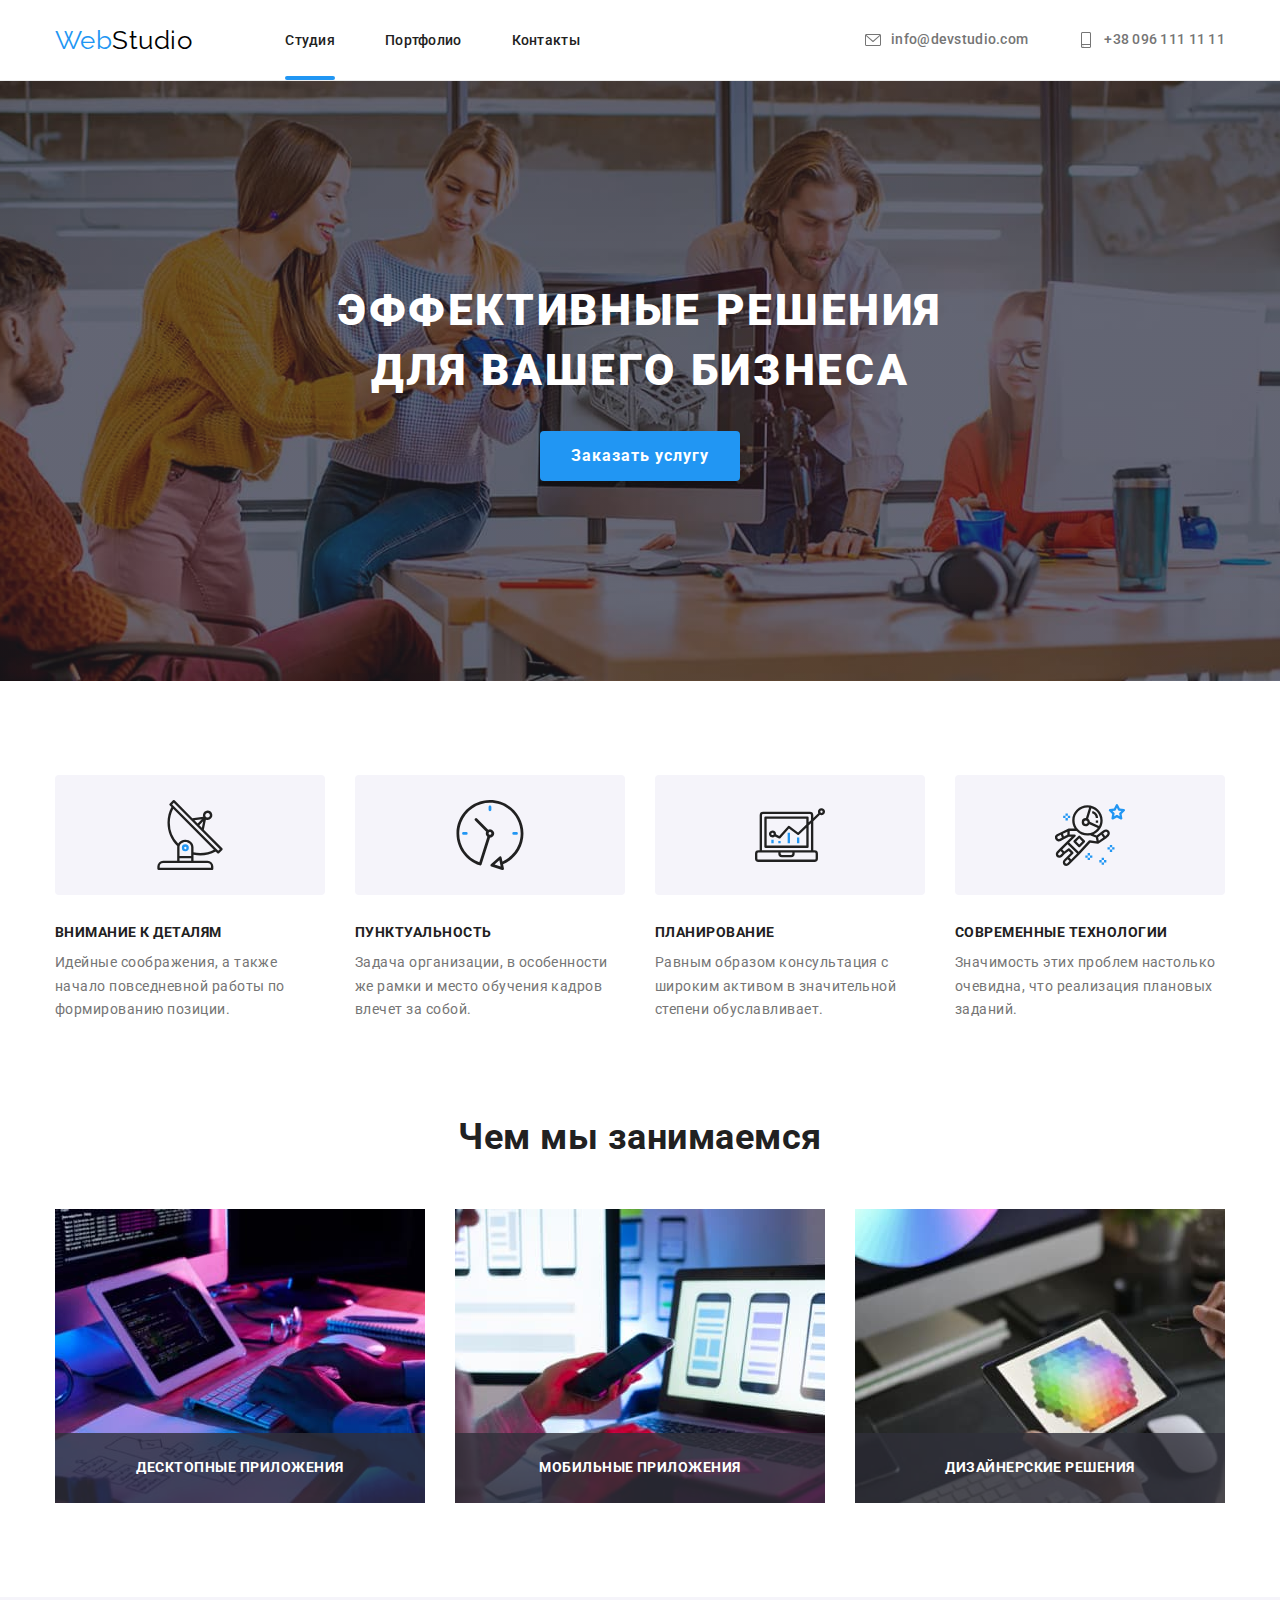
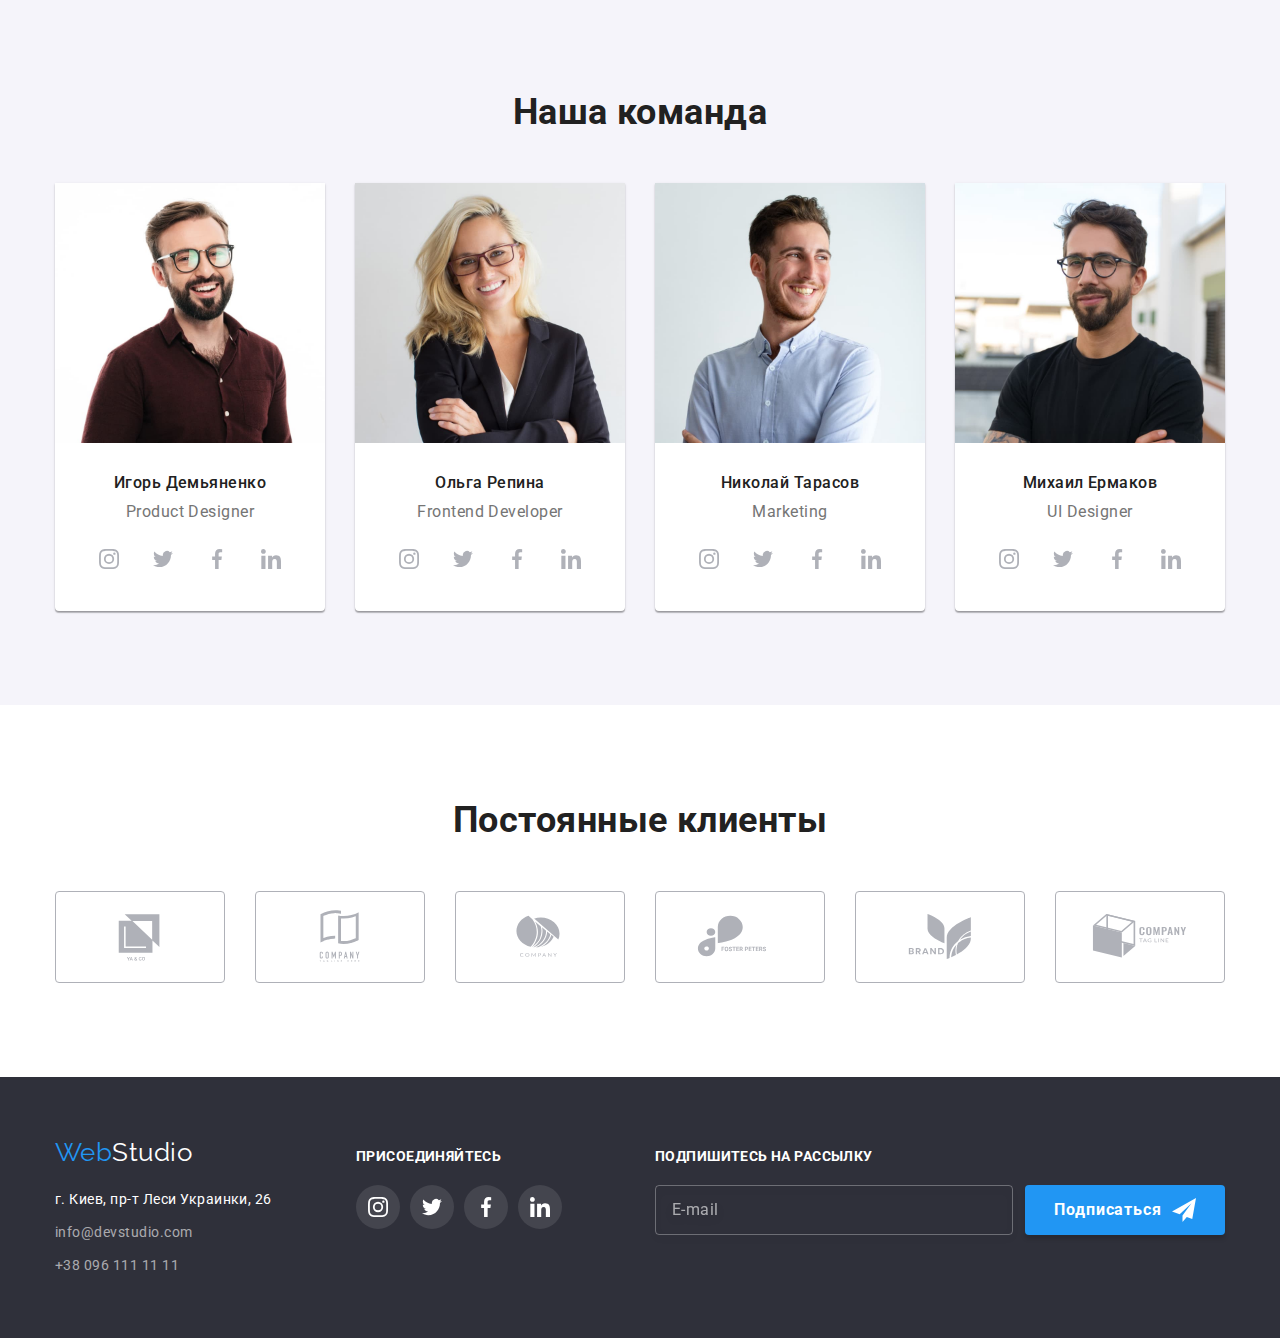
==== index.html @ f33dd30e "clone hw 07" ====
<!DOCTYPE html>
<html lang="ru">

<head>
    <meta charset="UTF-8">
    <meta http-equiv="X-UA-Compatible" content="IE=edge">
    <meta name="viewport" content="width=device-width, initial-scale=1.0">
    <title lang="en">Studio</title>
    <link
        href="https://fonts.googleapis.com/css2?family=Raleway:wght@700&family=Roboto:wght@400;500;700;900&display=swap"
        rel="stylesheet">
    <link rel="stylesheet"
        href="https://cdnjs.cloudflare.com/ajax/libs/modern-normalize/1.1.0/modern-normalize.min.css">
    <link rel="stylesheet" href="./css/main.min.css">
</head>

<body>
    <!--Шапка сайта-->
    <header class="header">
        <div class="container nav">
            <nav class="nav">
                <a lang="en" href="./index.html" class="logo link">Web<span
                        class="logo__text--color-dark">Studio</span></a>
                <ul class="site-nav lists">
                    <li class="site-nav__item"><a href="./index.html" class="site-nav__link link current">Студия</a>
                    </li>
                    <li class="site-nav__item"><a href="./portfolio.html" class="site-nav__link link">Портфолио</a></li>
                    <li class="site-nav__item"><a href="" class="site-nav__link link">Контакты</a></li>
                </ul>
            </nav>
            <ul class="auth-nav lists">
                <li class="auth-nav__item"><a href="mailto:info@devstudio.com" lang="en"
                        class="auth-nav__link link"><svg class="auth-nav__icon" width="16px" height="16px">
                            <use href="./images/icons.svg#icon-mail"></use>
                        </svg>info@devstudio.com</a></li>
                <li class="auth-nav__item"><a href="tel:+380961111111" class="auth-nav__link link"><svg
                            class="auth-nav__icon" width="16px" height="16px">
                            <use href="./images/icons.svg#icon-smartphone"></use>
                        </svg>+38 096 111 11 11</a></li>
            </ul>
        </div>
    </header>
    <!--Основная страница-->
    <main>
        <!--Герой-->
        <section class="hero">
            <div class="hero-overlay">
                <h1 class="hero-title">Эффективные решения для вашего бизнеса</h1>
                <button type="button" class="btn" data-modal-open>Заказать услугу</button>
            </div>
        </section>
        <!--Особенности-->
        <section class="section features">
            <div class="container">
                <ul class="features-list lists">
                    <li class="features-list__item">
                        <div class="features-list__icon"><svg width="70px" height="70px">
                                <use href="./images/icons.svg#icon-antenna"></use>
                            </svg></div>
                        <h3 class="features-list__title">Внимание к деталям</h3>
                        <p class="features-list__text">Идейные соображения, а также начало повседневной работы по
                            формированию
                            позиции.</p>
                    </li>
                    <li class="features-list__item">
                        <div class="features-list__icon"><svg width="70px" height="70px">
                                <use href="./images/icons.svg#icon-clock"></use>
                            </svg></div>
                        <h3 class="features-list__title">Пунктуальность</h3>
                        <p class="features-list__text">Задача организации, в особенности же рамки и место обучения
                            кадров
                            влечет
                            за собой.</p>
                    </li>
                    <li class="features-list__item">
                        <div class="features-list__icon"><svg width="70px" height="70px">
                                <use href="./images/icons.svg#icon-diagram"></use>
                            </svg></div>
                        <h3 class="features-list__title">Планирование</h3>
                        <p class="features-list__text">Равным образом консультация с широким активом в значительной
                            степени
                            обуславливает.</p>
                    </li>
                    <li class="features-list__item">
                        <div class="features-list__icon"><svg width="70px" height="70px">
                                <use href="./images/icons.svg#icon-astronaut"></use>
                            </svg></div>
                        <h3 class="features-list__title">Современные технологии</h3>
                        <p class="features-list__text">Значимость этих проблем настолько очевидна, что реализация
                            плановых
                            заданий.</p>
                    </li>
                </ul>
            </div>
        </section>
        <!--Чем мы занимаемся-->
        <section class="section">
            <div class="container">
                <h2 class="title">Чем мы занимаемся</h2>
                <ul class="about-list lists">
                    <li class="about-list__item">
                        <img src="./images/box1.jpg" alt="разработка приложений" width="370">
                        <p class="about-list__overlay">Десктопные приложения</p>
                    </li>
                    <li class="about-list__item">
                        <img src="./images/box2.jpg" alt="разработка макета сайта" width="370">
                        <p class="about-list__overlay">Мобильные приложения</p>
                    </li>
                    <li class="about-list__item">
                        <img src="./images/box3.jpg" alt="выбор оттенка из палитры цветов " width="370">
                        <p class="about-list__overlay">Дизайнерские решения</p>
                    </li>
                </ul>
            </div>
        </section>
        <!--Наша команда-->
        <section class="section section--second-color">
            <div class="container">
                <h2 class="title">Наша команда</h2>
                <ul class="team-list lists">
                    <li class="team-list__item">
                        <img src="./images/ihor.jpg" alt="мужчина с бородой в красной рубашке" width="270" height="260">
                        <div class="team-list__card">
                            <h3 class="team-list__title">Игорь Демьяненко</h3>
                            <p lang="en" class="team-list__text">Product Designer</p>
                            <ul class="social-list lists">
                                <li class="social-list__item">
                                    <a href="/" class="social-list__link"><svg class="social-list__icon" width="20"
                                            height="20">
                                            <use href="./images/icons.svg#icon-team_instagram"></use>
                                        </svg></a>
                                </li>
                                <li class="social-list__item"><a href="/" class="social-list__link"><svg
                                            class="social-list__icon" width="20" height="20">
                                            <use href="./images/icons.svg#icon-team_twitter"></use>
                                        </svg></a></li>
                                <li class="social-list__item"><a href="/" class="social-list__link"><svg
                                            class="social-list__icon" width="20" height="20">
                                            <use href="./images/icons.svg#icon-team_facebook"></use>
                                        </svg></a></li>
                                <li class="social-list__item"><a href="/" class="social-list__link"><svg
                                            class="social-list__icon" width="20" height="20">
                                            <use href="./images/icons.svg#icon-team_linkedin"></use>
                                        </svg></a></li>
                            </ul>
                        </div>
                    </li>
                    <li class="team-list__item">
                        <img src="./images/olga.jpg" alt="девушка в черном пиджаке" width="270" height="260">
                        <div class="team-list__card">
                            <h3 class="team-list__title">Ольга Репина</h3>
                            <p lang="en" class="team-list__text">Frontend Developer</p>
                            <ul class="social-list lists">
                                <li class="social-list__item">
                                    <a href="/" class="social-list__link"><svg class="social-list__icon" width="20px"
                                            height="20px">
                                            <use href="./images/icons.svg#icon-team_instagram"></use>
                                        </svg></a>
                                </li>
                                <li class="social-list__item"><a href="/" class="social-list__link"><svg
                                            class="social-list__icon" width="20px" height="20px">
                                            <use href="./images/icons.svg#icon-team_twitter"></use>
                                        </svg></a></li>
                                <li class="social-list__item"><a href="/" class="social-list__link"><svg
                                            class="social-list__icon" width="20px" height="20px">
                                            <use href="./images/icons.svg#icon-team_facebook"></use>
                                        </svg></a></li>
                                <li class="social-list__item"><a href="/" class="social-list__link"><svg
                                            class="social-list__icon" width="20px" height="20px">
                                            <use href="./images/icons.svg#icon-team_linkedin"></use>
                                        </svg></a></li>
                            </ul>
                        </div>
                    </li>
                    <li class="team-list__item">
                        <img src="./images/nikolay.jpg" alt="мужчина в голубой рубашке" width="270" height="260">
                        <div class="team-list__card">
                            <h3 class="team-list__title">Николай Тарасов</h3>
                            <p lang="en" class="team-list__text">Marketing</p>
                            <ul class="social-list lists">
                                <li class="social-list__item">
                                    <a href="/" class="social-list__link"><svg class="social-list__icon" width="20px"
                                            height="20px">
                                            <use href="./images/icons.svg#icon-team_instagram"></use>
                                        </svg></a>
                                </li>
                                <li class="social-list__item"><a href="/" class="social-list__link"><svg
                                            class="social-list__icon" width="20px" height="20px">
                                            <use href="./images/icons.svg#icon-team_twitter"></use>
                                        </svg></a></li>
                                <li class="social-list__item"><a href="/" class="social-list__link"><svg
                                            class="social-list__icon" width="20px" height="20px">
                                            <use href="./images/icons.svg#icon-team_facebook"></use>
                                        </svg></a></li>
                                <li class="social-list__item"><a href="/" class="social-list__link"><svg
                                            class="social-list__icon" width="20px" height="20px">
                                            <use href="./images/icons.svg#icon-team_linkedin"></use>
                                        </svg></a></li>
                            </ul>
                        </div>
                    </li>
                    <li class="team-list__item">
                        <img src="./images/mikola.jpg" alt="Мужчина с бородой в черной футболке" width="270"
                            height="260">
                        <div class="team-list__card">
                            <h3 class="team-list__title">Михаил Ермаков</h3>
                            <p lang="en" class="team-list__text">UI Designer</p>
                            <ul class="social-list lists">
                                <li class="social-list__item">
                                    <a href="/" class="social-list__link"><svg class="social-list__icon" width="20px"
                                            height="20px">
                                            <use href="./images/icons.svg#icon-team_instagram"></use>
                                        </svg></a>
                                </li>
                                <li class="social-list__item"><a href="/" class="social-list__link"><svg class="social-list__icon"
                                            width="20px" height="20px">
                                            <use href="./images/icons.svg#icon-team_twitter"></use>
                                        </svg></a></li>
                                <li class="social-list__item"><a href="/" class="social-list__link"><svg class="social-list__icon"
                                            width="20px" height="20px">
                                            <use href="./images/icons.svg#icon-team_facebook"></use>
                                        </svg></a></li>
                                <li class="social-list__item"><a href="/" class="social-list__link"><svg class="social-list__icon"
                                            width="20px" height="20px">
                                            <use href="./images/icons.svg#icon-team_linkedin"></use>
                                        </svg></a></li>
                            </ul>
                        </div>
                    </li>
                </ul>
            </div>
        </section>
        <!--Клиенты-->
        <section class="section">
            <div class="container">
                <h2 class="title">Постоянные клиенты</h2>
                <ul class="clients lists">
                    <li class="clients__item"><a href="/" class="clients__link"><svg class="clients__icon" width="106"
                                height="60px">
                                <use href="./images/icons.svg#icon-company_one"></use>
                            </svg></a></li>
                    <li class="clients__item"><a href="/" class="clients__link"><svg class="clients__icon" width="106"
                                height="60px">
                                <use href="./images/icons.svg#icon-company_two"></use>
                            </svg></a></li>
                    <li class="clients__item"><a href="/" class="clients__link"><svg class="clients__icon" width="106"
                                height="60px">
                                <use href="./images/icons.svg#icon-company_three"></use>
                            </svg></a></li>
                    <li class="clients__item"><a href="/" class="clients__link"><svg class="clients__icon" width="106"
                                height="60px">
                                <use href="./images/icons.svg#icon-company_four"></use>
                            </svg></a></li>
                    <li class="clients__item"><a href="/" class="clients__link"><svg class="clients__icon" width="106"
                                height="60px">
                                <use href="./images/icons.svg#icon-company_five"></use>
                            </svg></a></li>
                    <li class="clients__item"><a href="/" class="clients__link"><svg class="clients__icon" width="106"
                                height="60px">
                                <use href="./images/icons.svg#icon-company_six"></use>
                            </svg></a></li>
                </ul>
            </div>

        </section>

    </main>
    <!--Подвал-->
    <footer class="footer">
        <div class="container">
            <div class="container-address">
                <a lang="en" href="./index.html" class="logo link">Web<span
                        class="logo__text--color-light">Studio</span></a>
                <address class="address">
                    <p class="text">г. Киев, пр-т Леси Украинки, 26</p>
                    <ul class="address-list lists">
                        <li class="item"><a href="mailto:info@devstudio.com" lang="en"
                                class="link">info@devstudio.com</a>
                        </li>
                        <li class="item"><a href="tel:+380961111111" class="link">+38 096 111 11 11</a></li>
                    </ul>
                </address>
            </div>
            <div class="container-social">
                <p class="footer-social-text">присоединяйтесь</p>
                <ul class="footer-social-list lists">
                    <li class="footer-social-item"><a href="/" class="footer-social-link"><svg
                                class="footer-social-icon" width="20px" height="20px">
                                <use href="./images/icons.svg#icon-footer_instagram"></use>
                            </svg></a></li>
                    <li class="footer-social-item"><a href="/" class="footer-social-link"><svg
                                class="footer-social-icon" width="20px" height="20px">
                                <use href="./images/icons.svg#icon-footer_twitter"></use>
                            </svg></a></li>
                    <li class="footer-social-item"><a href="/" class="footer-social-link"><svg
                                class="footer-social-icon" width="20px" height="20px">
                                <use href="./images/icons.svg#icon-footer_facebook"></use>
                            </svg></a></li>
                    <li class="footer-social-item"><a href="/" class="footer-social-link"><svg
                                class="footer-social-icon" width="20px" height="20px">
                                <use href="./images/icons.svg#icon-footer_linkedin"></use>
                            </svg></a></li>
                </ul>
            </div>
            <div class="container-footer-form">
                <form class="footer-form">
                    <label for="email" class="footer-form-text">Подпишитесь на рассылку</label>
                    <input class="footer-form-input" id="email" type="email" name="footer-user-email"
                        placeholder="E-mail" required>
                    <button type="submit" class="btn">Подписаться<svg class="footer-form-icon" width="24" height="24">
                            <use href="./images/icons.svg#icon-icon-send"></use>
                        </svg></button>
                </form>
            </div>
        </div>
    </footer>
    <!-- Модальное окно -->
    <div class="backdrop is-hidden" data-modal>
        <div class="modal">
            <button class="close-button"><svg class="close-icon" width="18" height="18" data-modal-close>
                    <use href="./images/icons.svg#icon-close"></use>
                </svg></button>
            <p class="modal-title">Оставьте свои данные, мы вам перезвоним</p>
            <form class="modal-form">
                <div class="modal-field">
                    <label class="modal-label" for="user-name">Имя</label>
                    <div class="input-field">
                        <input class="modal-input" type="text" name="user-name" id="user-name" required>
                        <svg class="input-icon" width="18" height="18">
                            <use href="./images/icons.svg#icon-person"></use>
                        </svg>
                    </div>
                </div>
                <div class="modal-field">
                    <label class="modal-label" for="user-tel">Телефон</label>
                    <div class="input-field">
                        <input class="modal-input" type="tel" name="user-tel" id="user-tel" required>
                        <svg class="input-icon" width="18" height="18">
                            <use href="./images/icons.svg#icon-phone-black"></use>
                        </svg>
                    </div>
                </div>
                <div class="modal-field">
                    <label class="modal-label" for="user-email">Почта</label>
                    <div class="input-field">
                        <input class="modal-input" type="email" name="user-email" id="user-email" required>
                        <svg class="input-icon" width="18" height="18">
                            <use href="./images/icons.svg#icon-email-black"></use>
                        </svg>
                    </div>
                </div>
                <div class="modal-field comment">
                    <label class="modal-label" for="comment">Комментарий</label>
                    <textarea class="modal-textarea" name="comment" id="comment" placeholder="Введите текст"></textarea>
                </div>
                <div class="modal-field checkbox">
                    <input class="input-check visually-hidden" type="checkbox" name="policy" id="policy">
                    <label for="policy" class="check-text"><span><svg class="icon-check" width="16" height="15">
                                <use href="./images/icons.svg#icon-check"></use>
                            </svg>
                            <svg class="icon-checked" width="16" height="15">
                                <use href="./images/icons.svg#icon-checked"></use>
                            </svg></span> Соглашаюсь с рассылкой и принимаю &nbsp;<a href="/">Условия
                            договора</a></label>
                </div>

                <button type="submit" class="btn">Отправить</button>
            </form>

        </div>

    </div>
    <script src="./modal.js"></script>
</body>

</html>
---- css/main.min.css ----
:root{--primary-text-color: #757575;--title-text-color: #212121;--accent-color: #2196f3;--white-color: #ffffff;--black-color: #000000;--bg-color: #ffffff;--modal-bg-color: #ffffff;--hero-bg-color: #2f303a;--section-second-color: #f5f4fa;--address-link-color: rgba(255, 255, 255, 0.6)}h1,h2,h3,h4,h5,h6,p{margin:0}ul{padding:0;margin:0}img{display:block;max-width:100%}body{font-family:"Roboto",sans-serif;letter-spacing:.03em;background-color:var(--bg-color);color:var(--primary-text-color)}.lists{list-style:none}.link{text-decoration:none}.visually-hidden{position:absolute;width:1px;height:1px;margin:-1px;border:0;padding:0;white-space:nowrap;clip-path:inset(100%);clip:rect(0 0 0 0);overflow:hidden;opacity:0}.container{margin-left:auto;margin-right:auto;padding:0 15px;width:1200px}.section{padding-top:94px;padding-bottom:94px}.section--second-color{background-color:var(--section-second-color)}.logo{display:block;font-family:Raleway,sans-serif;font-size:26px;line-height:1.19;color:var(--accent-color)}.logo__text--color-dark{color:var(--black-color)}.logo__text--color-light{color:var(--white-color)}.current{position:relative;color:var(--accent-color)}.current::after{content:"";position:absolute;bottom:0;left:0;width:100%;height:4px;background-color:var(--accent-color);border-radius:2px}.title{margin-bottom:50px;font-weight:700;font-size:36px;line-height:1.17;text-align:center;color:var(--title-text-color)}.btn{display:flex;align-items:center;justify-content:center;height:50px;padding:0;margin:0 auto;min-width:200px;border-radius:4px;border-color:rgba(0,0,0,0);font-family:inherit;font-weight:700;font-size:16px;line-height:1.88;letter-spacing:.06em;background-color:var(--accent-color);color:var(--white-color);cursor:pointer;box-shadow:0px 4px 4px rgba(0,0,0,.15);transition:background-color 250ms cubic-bezier(0.4, 0, 0.2, 1)}.btn:hover,.btn:focus{background-color:#188ce8}.filter-btns{padding:6px 22px;border-radius:4px;border-color:rgba(0,0,0,0);font-family:Roboto,sans-serif;font-weight:500;font-size:16px;line-height:1.62;background-color:var(--section-second-color);color:var(--title-text-color);transition:background-color 250ms cubic-bezier(0.4, 0, 0.2, 1),box-shadow 250ms cubic-bezier(0.4, 0, 0.2, 1)}.filter-btns:hover,.filter-btns:focus{background-color:var(--accent-color);color:var(--white-color);box-shadow:0px 3px 1px rgba(0,0,0,.1),0px 1px 2px rgba(0,0,0,.08),0px 2px 2px rgba(0,0,0,.12);cursor:pointer}.backdrop{position:fixed;top:0;left:0;width:100%;height:100%;z-index:1;background-color:rgba(0,0,0,.2);transition:opacity 250ms cubic-bezier(0.4, 0, 0.2, 1),visibility 250ms cubic-bezier(0.4, 0, 0.2, 1)}.backdrop.is-hidden{visibility:hidden;opacity:0;pointer-events:none}.modal{position:absolute;top:50%;left:50%;transform:translate(-50%, -50%);min-width:528px;min-height:581px;padding:40px;background-color:var(--modal-bg-color);box-shadow:0px 1px 3px rgba(0,0,0,.12),0px 1px 1px rgba(0,0,0,.14),0px 2px 1px rgba(0,0,0,.2);border-radius:4px;transition:transform 250ms cubic-bezier(0.4, 0, 0.2, 1)}.backdrop.is-hidden .modal{transform:translate(500px, 500px)}.close-button{position:absolute;top:8px;right:8px;display:flex;justify-content:center;align-items:center;width:30px;height:30px;border-radius:50%;background:#fff;border:1px solid rgba(0,0,0,.1);cursor:pointer;transition:fill 250ms cubic-bezier(0.4, 0, 0.2, 1)}.close-button:hover{fill:var(--accent-color)}.modal-title{margin-bottom:12px;font-weight:700;font-size:20px;line-height:1.15;text-align:center;color:var(--title-text-color)}.modal-field{margin-bottom:10px}.modal-field.comment{margin-bottom:20px}.modal-label{display:block;margin-bottom:4px;font-size:12px;line-height:1.17;letter-spacing:.01em}.input-field{position:relative}.modal-input{padding-left:42px;width:100%;height:40px;border:1px solid rgba(33,33,33,.2);border-radius:4px;background-color:rgba(0,0,0,0);outline:rgba(0,0,0,0);transition:border-color 250ms cubic-bezier(0.4, 0, 0.2, 1)}.modal-input:focus{border-color:var(--accent-color)}.input-icon{position:absolute;top:50%;left:12px;transform:translateY(-50%);transition:fill 250ms cubic-bezier(0.4, 0, 0.2, 1)}.modal-input:focus+.input-icon{fill:var(--accent-color)}.modal-textarea{padding:12px 16px;width:100%;height:120px;resize:none;border:1px solid rgba(33,33,33,.2);border-radius:4px;outline:rgba(0,0,0,0);transition:border-color 250ms cubic-bezier(0.4, 0, 0.2, 1)}.modal-textarea:focus{border-color:var(--accent-color)}.modal-textarea::placeholder{font-weight:400;font-size:12px;line-height:1.17;letter-spacing:.01em;color:rgba(117,117,117,.5)}.modal-field.checkbox{margin-bottom:30px}.check-text{font-size:14px;line-height:1.71;display:flex;align-items:center;justify-content:center}.check-text a{color:var(--accent-color)}.check-text span{position:relative;margin-right:8px}.icon-check{display:block;transition:opacity 250ms cubic-bezier(0.4, 0, 0.2, 1)}.input-check:checked+.check-text .icon-check{opacity:0}.icon-checked{display:block;position:absolute;top:0;left:0;opacity:0;transition:opacity 250ms cubic-bezier(0.4, 0, 0.2, 1)}.input-check:checked+.check-text .icon-checked{opacity:1}.header{border-bottom:1px solid #ececec}.nav{display:flex;align-items:center}.site-nav{display:flex;margin-left:93px}.site-nav__link{padding-top:32px;padding-bottom:32px;font-weight:500;font-size:14px;line-height:1.14;letter-spacing:.02em;color:var(--title-text-color);transition:color 250ms cubic-bezier(0.4, 0, 0.2, 1)}.site-nav__link:hover,.site-nav__link:focus{color:var(--accent-color)}.site-nav__item+.site-nav__item,.auth-nav__item+.auth-nav__item{margin-left:50px}.auth-nav{display:flex;margin-left:auto}.auth-nav__link{display:flex;padding-top:32px;padding-bottom:32px;font-weight:500;font-size:14px;line-height:1.14;letter-spacing:.02em;color:var(--primary-text-color);transition:color 250ms cubic-bezier(0.4, 0, 0.2, 1)}.auth-nav__link:hover,.auth-nav__link:focus{color:var(--accent-color)}.auth-nav__icon{fill:currentColor;margin-right:10px}.hero-overlay{padding-top:200px;padding-bottom:200px;margin-left:auto;margin-right:auto;text-align:center;max-width:1600px;background-color:var(--hero-bg-color);background-image:linear-gradient(to right, rgba(47, 48, 58, 0.4), rgba(47, 48, 58, 0.4)),url("../images/hero.jpg");background-position:center;background-size:cover}.hero-title{margin:0 auto;width:696px;margin-bottom:30px;font-weight:900;font-size:44px;line-height:1.36;letter-spacing:.06em;text-transform:uppercase;color:var(--white-color)}.section.features{padding-bottom:0}.features-list{display:flex}.features-list__icon{display:flex;justify-content:center;align-items:center;margin-bottom:30px;width:270px;height:120px;background-color:var(--section-second-color);border-radius:4px}.features-list__item{width:270px;margin-right:30px}.features-list__item:last-child{margin-right:0}.features-list__title{margin-bottom:10px;font-weight:700;font-size:14px;line-height:1.14;text-transform:uppercase;color:var(--title-text-color)}.features-list__text{font-size:14px;line-height:1.71}.about-list{display:flex;justify-content:space-between}.about-list__item{position:relative}.about-list__overlay{position:absolute;bottom:0;width:100%;height:70px;display:flex;justify-content:center;align-items:center;font-weight:700;font-size:14px;line-height:1.14;text-transform:uppercase;color:var(--white-color);background-color:rgba(47,48,58,.8)}.team-list{display:flex;justify-content:space-between}.team-list__item{text-align:center;background-color:var(--bg-color);box-shadow:0px 1px 3px rgba(0,0,0,.12),0px 1px 1px rgba(0,0,0,.14),0px 2px 1px rgba(0,0,0,.2);border-radius:0px 0px 4px 4px}.team-list__card{padding-top:30px;padding-bottom:30px}.team-list__title{padding-bottom:10px;font-weight:500;font-size:16px;line-height:1.19;color:var(--title-text-color)}.team-list__text{font-size:16px;line-height:1.19}.social-list{display:flex;margin-top:16px;justify-content:center}.social-list__item{width:44px;height:44px}.social-list__item+.social-list__item{margin-left:10px}.social-list__link{width:100%;height:100%;background-color:var(--white-color);display:flex;align-items:center;justify-content:center;border-radius:50%;transition:background-color 250ms cubic-bezier(0.4, 0, 0.2, 1)}.social-list__link:hover,.social-list__link:focus{background-color:var(--accent-color)}.social-list__icon{fill:#afb1b8;transition:fill 250ms cubic-bezier(0.4, 0, 0.2, 1)}.social-list__link:hover .social-list__icon,.social-list__link:focus .social-list__icon{fill:var(--white-color)}.clients{display:flex;justify-content:center}.clients__item{width:170px;height:92px}.clients__item+.clients__item{margin-left:30px}.clients__link{width:100%;height:100%;display:flex;justify-content:center;align-items:center;border:1px solid #afb1b8;border-radius:4px;transition:border 250ms cubic-bezier(0.4, 0, 0.2, 1)}.clients__link:hover,.clients__link:focus{border:1px solid var(--accent-color)}.clients__icon{fill:#afb1b8;transition:fill 250ms cubic-bezier(0.4, 0, 0.2, 1)}.clients__link:hover .clients__icon,.clients__link:focus .clients__icon{fill:var(--accent-color)}.footer{padding-top:60px;padding-bottom:60px;background-color:var(--hero-bg-color)}.address{display:block;width:231px;margin-top:20px}.address .text{font-size:14px;line-height:1.71;font-style:normal;color:var(--white-color)}.address-list .link{font-style:normal;font-size:14px;line-height:1.71;color:var(--address-link-color)}.address-list>.item{padding-top:9px}.footer .container{display:flex;align-items:baseline}.container-address{width:231px}.container-social{width:206px;margin-left:70px;align-items:flex-start}.footer-social-text,.footer-form-text{display:block;margin-bottom:20px;font-weight:700;font-size:14px;line-height:1.14;letter-spacing:.03em;text-transform:uppercase;color:var(--white-color)}.footer-social-list{display:flex;justify-content:center}.footer-social-item{width:44px;height:44px}.footer-social-item+.footer-social-item{margin-left:10px}.footer-social-link{width:100%;height:100%;display:flex;justify-content:center;align-items:center;background-color:rgba(255,255,255,.1);border-radius:50%;transition:background-color 250ms cubic-bezier(0.4, 0, 0.2, 1)}.footer-social-link:hover,.footer-social-link:focus{background-color:var(--accent-color)}.footer-social-icon{fill:var(--white-color)}.container-footer-form{width:570px;margin-left:93px}.footer-form{display:flex;flex-wrap:wrap;align-content:center}.footer-form-input{min-width:358px;height:50px;padding-left:16px;margin-right:12px;font-size:16px;line-height:1.25;letter-spacing:.03em;color:rgba(255,255,255,.6);background-color:rgba(0,0,0,0);border:1px solid rgba(255,255,255,.3);filter:drop-shadow(0px 4px 4px rgba(0, 0, 0, 0.15));border-radius:4px}.footer-form-input::placeholder{font-size:16px;line-height:1.25;letter-spacing:.03em;color:rgba(255,255,255,.6)}.footer-form-icon{margin-left:10px}.filter{display:flex;justify-content:center;margin-bottom:50px}.filter_item{margin-left:8px}.filter_item:first-child{margin-left:0}.cards{display:flex;flex-wrap:wrap;margin-left:-30px;margin-bottom:-30px}.cards>.item{max-width:370px;margin-left:30px;margin-bottom:30px;transition:box-shadow 250ms cubic-bezier(0.4, 0, 0.2, 1)}.cards>.item:hover{box-shadow:0px 1px 1px rgba(0,0,0,.12),0px 4px 4px rgba(0,0,0,.06),1px 4px 6px rgba(0,0,0,.16);cursor:pointer}.cards-text-box{padding:20px 24px;border:1px solid #eee;border-top:none}.cards-tittle{margin-bottom:4px;font-weight:700;font-size:18px;line-height:2;letter-spacing:.06em;color:var(--title-text-color)}.cards-text{font-size:16px;line-height:1.88}.cards-image{position:relative;overflow:hidden}.cards-overlay{position:absolute;top:0;width:100%;height:100%;padding:63px 24px;font-size:18px;line-height:1.56;color:var(--white-color);background-color:rgba(33,150,243,.9);transform:translateY(100%);transition:transform 250ms cubic-bezier(0.4, 0, 0.2, 1)}.cards>.item:hover .cards-overlay{transform:translateY(0)}/*# sourceMappingURL=main.min.css.map */
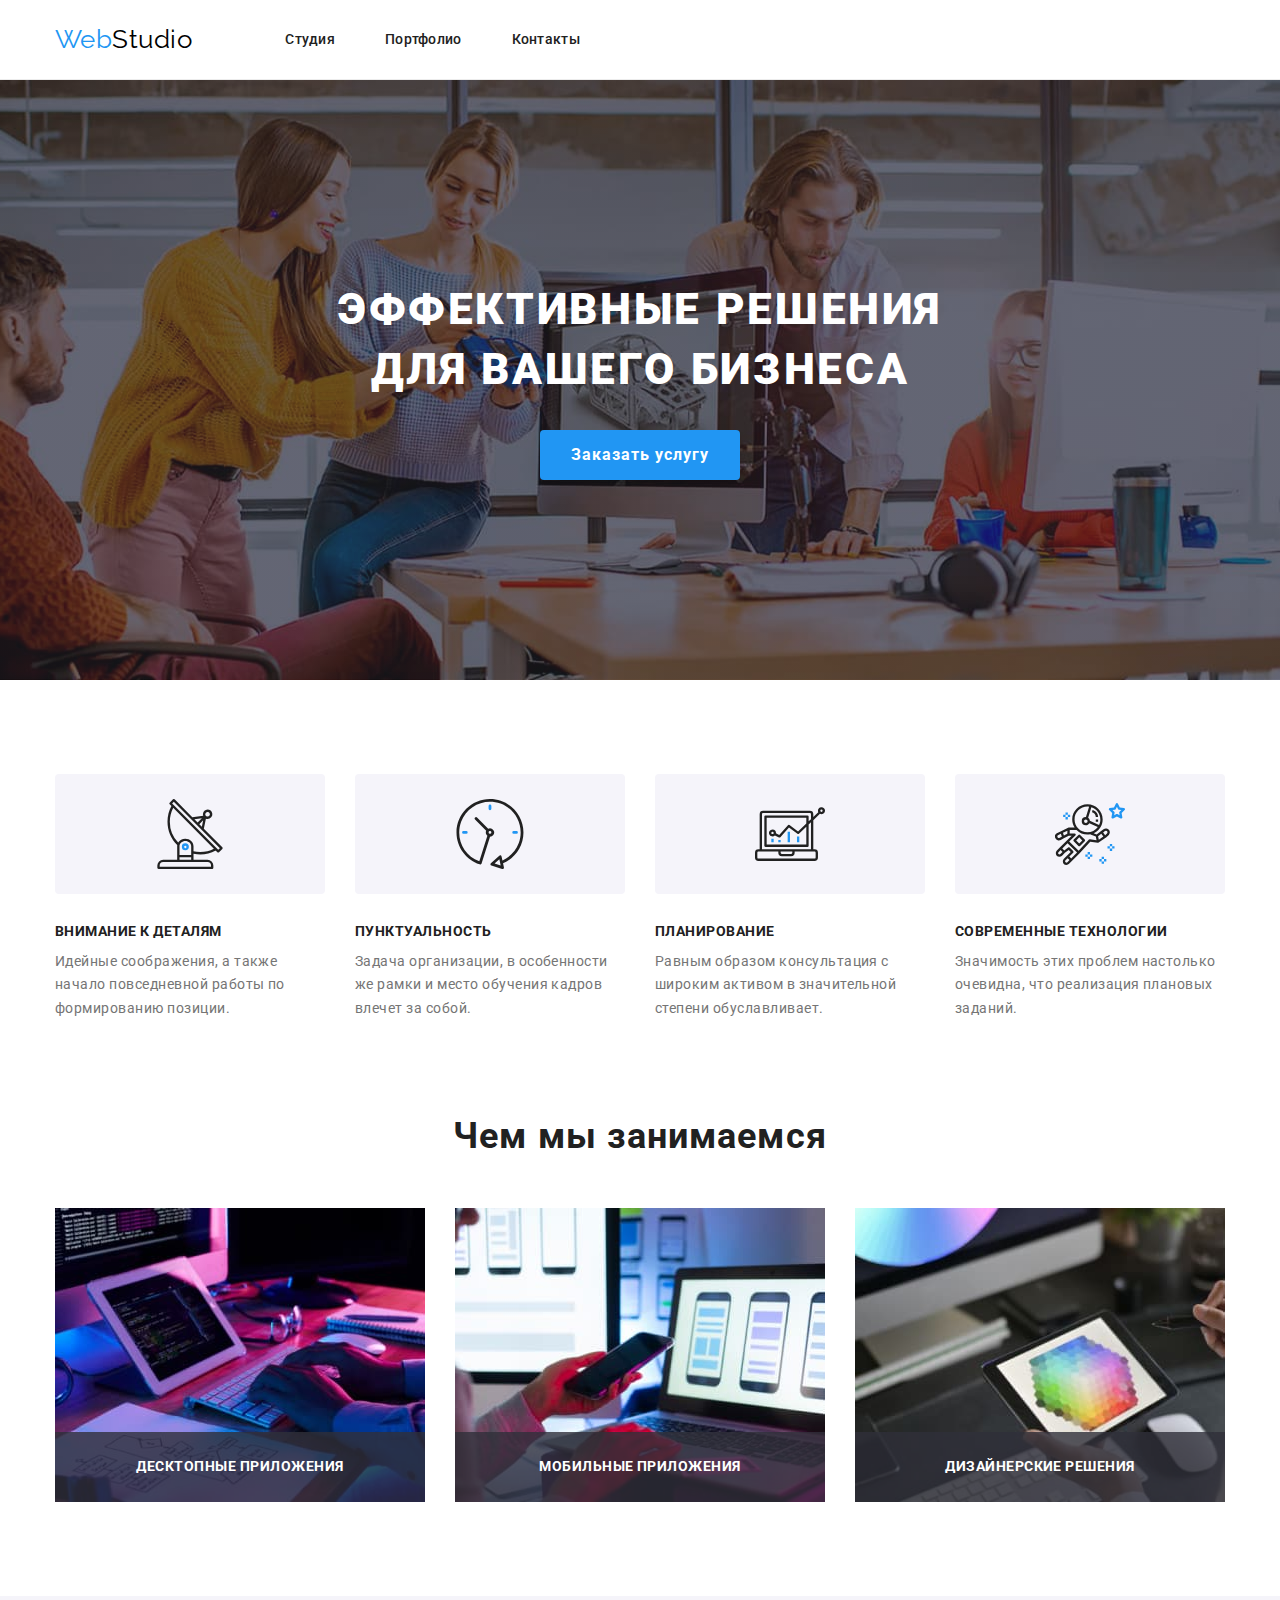
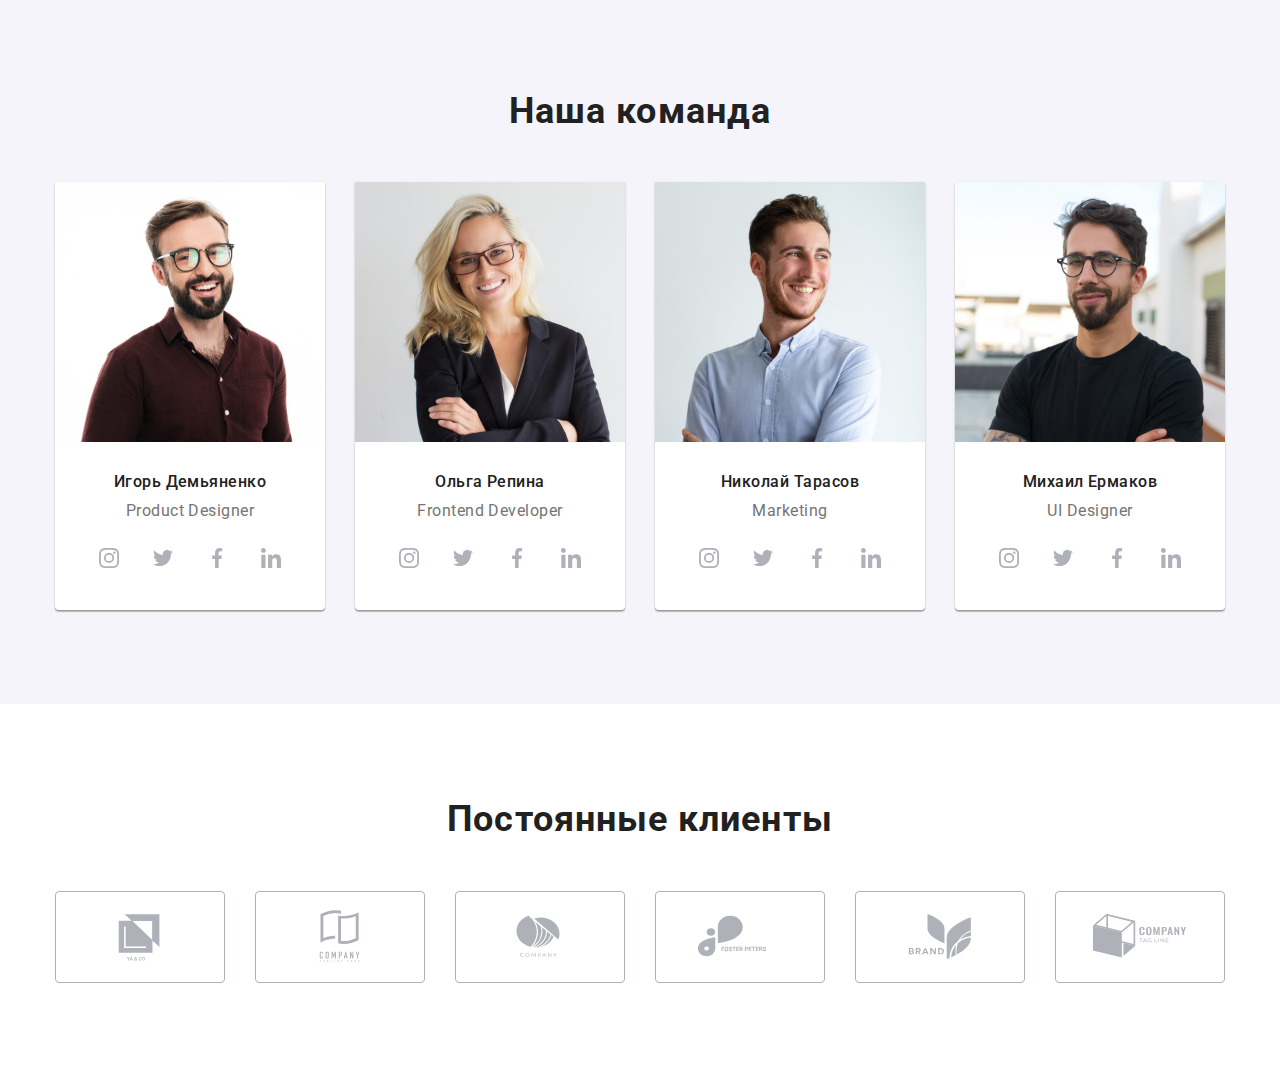
==== commit 62966ff9: "начал хедэр и разворотил партфолио" ====
--- a/index.html
+++ b/index.html
@@ -1,20 +1,22 @@
 <!DOCTYPE html>
 <html lang="ru">
-
-<head>
-    <meta charset="UTF-8">
-    <meta http-equiv="X-UA-Compatible" content="IE=edge">
-    <meta name="viewport" content="width=device-width, initial-scale=1.0">
+  <head>
+    <meta charset="UTF-8" />
+    <meta http-equiv="X-UA-Compatible" content="IE=edge" />
+    <meta name="viewport" content="width=device-width, initial-scale=1.0" />
     <title lang="en">Studio</title>
     <link
-        href="https://fonts.googleapis.com/css2?family=Raleway:wght@700&family=Roboto:wght@400;500;700;900&display=swap"
-        rel="stylesheet">
-    <link rel="stylesheet"
-        href="https://cdnjs.cloudflare.com/ajax/libs/modern-normalize/1.1.0/modern-normalize.min.css">
-    <link rel="stylesheet" href="./css/main.min.css">
-</head>
+      href="https://fonts.googleapis.com/css2?family=Raleway:wght@700&family=Roboto:wght@400;500;700;900&display=swap"
+      rel="stylesheet"
+    />
+    <link
+      rel="stylesheet"
+      href="https://cdnjs.cloudflare.com/ajax/libs/modern-normalize/1.1.0/modern-normalize.min.css"
+    />
+    <link rel="stylesheet" href="./css/main.min.css" />
+  </head>
 
-<body>
+  <body>
     <!--Шапка сайта-->
     <header class="header">
         <div class="container nav">
@@ -22,7 +24,7 @@
                 <a lang="en" href="./index.html" class="logo link">Web<span
                         class="logo__text--color-dark">Studio</span></a>
                 <ul class="site-nav lists">
-                    <li class="site-nav__item"><a href="./index.html" class="site-nav__link link current">Студия</a>
+                    <li class="site-nav__item"><a href="./index.html" class="site-nav__link link">Студия</a>
                     </li>
                     <li class="site-nav__item"><a href="./portfolio.html" class="site-nav__link link">Портфолио</a></li>
                     <li class="site-nav__item"><a href="" class="site-nav__link link">Контакты</a></li>
@@ -42,59 +44,66 @@
     </header>
     <!--Основная страница-->
     <main>
-        <!--Герой-->
-        <section class="hero">
-            <div class="hero-overlay">
-                <h1 class="hero-title">Эффективные решения для вашего бизнеса</h1>
-                <button type="button" class="btn" data-modal-open>Заказать услугу</button>
-            </div>
-        </section>
-        <!--Особенности-->
-        <section class="section features">
-            <div class="container">
-                <ul class="features-list lists">
-                    <li class="features-list__item">
-                        <div class="features-list__icon"><svg width="70px" height="70px">
-                                <use href="./images/icons.svg#icon-antenna"></use>
-                            </svg></div>
-                        <h3 class="features-list__title">Внимание к деталям</h3>
-                        <p class="features-list__text">Идейные соображения, а также начало повседневной работы по
-                            формированию
-                            позиции.</p>
-                    </li>
-                    <li class="features-list__item">
-                        <div class="features-list__icon"><svg width="70px" height="70px">
-                                <use href="./images/icons.svg#icon-clock"></use>
-                            </svg></div>
-                        <h3 class="features-list__title">Пунктуальность</h3>
-                        <p class="features-list__text">Задача организации, в особенности же рамки и место обучения
-                            кадров
-                            влечет
-                            за собой.</p>
-                    </li>
-                    <li class="features-list__item">
-                        <div class="features-list__icon"><svg width="70px" height="70px">
-                                <use href="./images/icons.svg#icon-diagram"></use>
-                            </svg></div>
-                        <h3 class="features-list__title">Планирование</h3>
-                        <p class="features-list__text">Равным образом консультация с широким активом в значительной
-                            степени
-                            обуславливает.</p>
-                    </li>
-                    <li class="features-list__item">
-                        <div class="features-list__icon"><svg width="70px" height="70px">
-                                <use href="./images/icons.svg#icon-astronaut"></use>
-                            </svg></div>
-                        <h3 class="features-list__title">Современные технологии</h3>
-                        <p class="features-list__text">Значимость этих проблем настолько очевидна, что реализация
-                            плановых
-                            заданий.</p>
-                    </li>
-                </ul>
-            </div>
-        </section>
-        <!--Чем мы занимаемся-->
-        <section class="section">
+      <!--Герой-->
+      <section class="hero">
+        <div class="hero-overlay">
+          <h1 class="hero-title">Эффективные решения для вашего бизнеса</h1>
+          <button type="button" class="btn" data-modal-open>Заказать услугу</button>
+        </div>
+      </section>
+      <!--Особенности-->
+      <section class="section features">
+        <div class="container">
+          <ul class="features-list lists">
+            <li class="features-list__item">
+              <div class="features-list__icon">
+                <svg width="70px" height="70px">
+                  <use href="./images/icons.svg#icon-antenna"></use>
+                </svg>
+              </div>
+              <h3 class="features-list__title">Внимание к деталям</h3>
+              <p class="features-list__text">
+                Идейные соображения, а также начало повседневной работы по формированию позиции.
+              </p>
+            </li>
+            <li class="features-list__item">
+              <div class="features-list__icon">
+                <svg width="70px" height="70px">
+                  <use href="./images/icons.svg#icon-clock"></use>
+                </svg>
+              </div>
+              <h3 class="features-list__title">Пунктуальность</h3>
+              <p class="features-list__text">
+                Задача организации, в особенности же рамки и место обучения кадров влечет за собой.
+              </p>
+            </li>
+            <li class="features-list__item">
+              <div class="features-list__icon">
+                <svg width="70px" height="70px">
+                  <use href="./images/icons.svg#icon-diagram"></use>
+                </svg>
+              </div>
+              <h3 class="features-list__title">Планирование</h3>
+              <p class="features-list__text">
+                Равным образом консультация с широким активом в значительной степени обуславливает.
+              </p>
+            </li>
+            <li class="features-list__item">
+              <div class="features-list__icon">
+                <svg width="70px" height="70px">
+                  <use href="./images/icons.svg#icon-astronaut"></use>
+                </svg>
+              </div>
+              <h3 class="features-list__title">Современные технологии</h3>
+              <p class="features-list__text">
+                Значимость этих проблем настолько очевидна, что реализация плановых заданий.
+              </p>
+            </li>
+          </ul>
+        </div>
+      </section>
+      <!--Чем мы занимаемся-->
+      <section class="section about">
             <div class="container">
                 <h2 class="title">Чем мы занимаемся</h2>
                 <ul class="about-list lists">
@@ -113,160 +122,208 @@
                 </ul>
             </div>
         </section>
-        <!--Наша команда-->
-        <section class="section section--second-color">
-            <div class="container">
-                <h2 class="title">Наша команда</h2>
-                <ul class="team-list lists">
-                    <li class="team-list__item">
-                        <img src="./images/ihor.jpg" alt="мужчина с бородой в красной рубашке" width="270" height="260">
-                        <div class="team-list__card">
-                            <h3 class="team-list__title">Игорь Демьяненко</h3>
-                            <p lang="en" class="team-list__text">Product Designer</p>
-                            <ul class="social-list lists">
-                                <li class="social-list__item">
-                                    <a href="/" class="social-list__link"><svg class="social-list__icon" width="20"
-                                            height="20">
-                                            <use href="./images/icons.svg#icon-team_instagram"></use>
-                                        </svg></a>
-                                </li>
-                                <li class="social-list__item"><a href="/" class="social-list__link"><svg
-                                            class="social-list__icon" width="20" height="20">
-                                            <use href="./images/icons.svg#icon-team_twitter"></use>
-                                        </svg></a></li>
-                                <li class="social-list__item"><a href="/" class="social-list__link"><svg
-                                            class="social-list__icon" width="20" height="20">
-                                            <use href="./images/icons.svg#icon-team_facebook"></use>
-                                        </svg></a></li>
-                                <li class="social-list__item"><a href="/" class="social-list__link"><svg
-                                            class="social-list__icon" width="20" height="20">
-                                            <use href="./images/icons.svg#icon-team_linkedin"></use>
-                                        </svg></a></li>
-                            </ul>
-                        </div>
-                    </li>
-                    <li class="team-list__item">
-                        <img src="./images/olga.jpg" alt="девушка в черном пиджаке" width="270" height="260">
-                        <div class="team-list__card">
-                            <h3 class="team-list__title">Ольга Репина</h3>
-                            <p lang="en" class="team-list__text">Frontend Developer</p>
-                            <ul class="social-list lists">
-                                <li class="social-list__item">
-                                    <a href="/" class="social-list__link"><svg class="social-list__icon" width="20px"
-                                            height="20px">
-                                            <use href="./images/icons.svg#icon-team_instagram"></use>
-                                        </svg></a>
-                                </li>
-                                <li class="social-list__item"><a href="/" class="social-list__link"><svg
-                                            class="social-list__icon" width="20px" height="20px">
-                                            <use href="./images/icons.svg#icon-team_twitter"></use>
-                                        </svg></a></li>
-                                <li class="social-list__item"><a href="/" class="social-list__link"><svg
-                                            class="social-list__icon" width="20px" height="20px">
-                                            <use href="./images/icons.svg#icon-team_facebook"></use>
-                                        </svg></a></li>
-                                <li class="social-list__item"><a href="/" class="social-list__link"><svg
-                                            class="social-list__icon" width="20px" height="20px">
-                                            <use href="./images/icons.svg#icon-team_linkedin"></use>
-                                        </svg></a></li>
-                            </ul>
-                        </div>
-                    </li>
-                    <li class="team-list__item">
-                        <img src="./images/nikolay.jpg" alt="мужчина в голубой рубашке" width="270" height="260">
-                        <div class="team-list__card">
-                            <h3 class="team-list__title">Николай Тарасов</h3>
-                            <p lang="en" class="team-list__text">Marketing</p>
-                            <ul class="social-list lists">
-                                <li class="social-list__item">
-                                    <a href="/" class="social-list__link"><svg class="social-list__icon" width="20px"
-                                            height="20px">
-                                            <use href="./images/icons.svg#icon-team_instagram"></use>
-                                        </svg></a>
-                                </li>
-                                <li class="social-list__item"><a href="/" class="social-list__link"><svg
-                                            class="social-list__icon" width="20px" height="20px">
-                                            <use href="./images/icons.svg#icon-team_twitter"></use>
-                                        </svg></a></li>
-                                <li class="social-list__item"><a href="/" class="social-list__link"><svg
-                                            class="social-list__icon" width="20px" height="20px">
-                                            <use href="./images/icons.svg#icon-team_facebook"></use>
-                                        </svg></a></li>
-                                <li class="social-list__item"><a href="/" class="social-list__link"><svg
-                                            class="social-list__icon" width="20px" height="20px">
-                                            <use href="./images/icons.svg#icon-team_linkedin"></use>
-                                        </svg></a></li>
-                            </ul>
-                        </div>
-                    </li>
-                    <li class="team-list__item">
-                        <img src="./images/mikola.jpg" alt="Мужчина с бородой в черной футболке" width="270"
-                            height="260">
-                        <div class="team-list__card">
-                            <h3 class="team-list__title">Михаил Ермаков</h3>
-                            <p lang="en" class="team-list__text">UI Designer</p>
-                            <ul class="social-list lists">
-                                <li class="social-list__item">
-                                    <a href="/" class="social-list__link"><svg class="social-list__icon" width="20px"
-                                            height="20px">
-                                            <use href="./images/icons.svg#icon-team_instagram"></use>
-                                        </svg></a>
-                                </li>
-                                <li class="social-list__item"><a href="/" class="social-list__link"><svg class="social-list__icon"
-                                            width="20px" height="20px">
-                                            <use href="./images/icons.svg#icon-team_twitter"></use>
-                                        </svg></a></li>
-                                <li class="social-list__item"><a href="/" class="social-list__link"><svg class="social-list__icon"
-                                            width="20px" height="20px">
-                                            <use href="./images/icons.svg#icon-team_facebook"></use>
-                                        </svg></a></li>
-                                <li class="social-list__item"><a href="/" class="social-list__link"><svg class="social-list__icon"
-                                            width="20px" height="20px">
-                                            <use href="./images/icons.svg#icon-team_linkedin"></use>
-                                        </svg></a></li>
-                            </ul>
-                        </div>
-                    </li>
-                </ul>
-            </div>
-        </section>
-        <!--Клиенты-->
-        <section class="section">
-            <div class="container">
-                <h2 class="title">Постоянные клиенты</h2>
-                <ul class="clients lists">
-                    <li class="clients__item"><a href="/" class="clients__link"><svg class="clients__icon" width="106"
-                                height="60px">
-                                <use href="./images/icons.svg#icon-company_one"></use>
-                            </svg></a></li>
-                    <li class="clients__item"><a href="/" class="clients__link"><svg class="clients__icon" width="106"
-                                height="60px">
-                                <use href="./images/icons.svg#icon-company_two"></use>
-                            </svg></a></li>
-                    <li class="clients__item"><a href="/" class="clients__link"><svg class="clients__icon" width="106"
-                                height="60px">
-                                <use href="./images/icons.svg#icon-company_three"></use>
-                            </svg></a></li>
-                    <li class="clients__item"><a href="/" class="clients__link"><svg class="clients__icon" width="106"
-                                height="60px">
-                                <use href="./images/icons.svg#icon-company_four"></use>
-                            </svg></a></li>
-                    <li class="clients__item"><a href="/" class="clients__link"><svg class="clients__icon" width="106"
-                                height="60px">
-                                <use href="./images/icons.svg#icon-company_five"></use>
-                            </svg></a></li>
-                    <li class="clients__item"><a href="/" class="clients__link"><svg class="clients__icon" width="106"
-                                height="60px">
-                                <use href="./images/icons.svg#icon-company_six"></use>
-                            </svg></a></li>
-                </ul>
-            </div>
-
-        </section>
-
+      <!--Наша команда-->
+      <section class="section section--second-color">
+        <div class="container">
+          <h2 class="title">Наша команда</h2>
+          <ul class="team-list lists">
+            <li class="team-list__item">
+              <img src="./images/ihor.jpg" alt="мужчина с бородой в красной рубашке" width="270" />
+              <div class="team-list__card">
+                <h3 class="team-list__title">Игорь Демьяненко</h3>
+                <p lang="en" class="team-list__text">Product Designer</p>
+                <ul class="social-list lists">
+                  <li class="social-list__item">
+                    <a href="/" class="social-list__link"
+                      ><svg class="social-list__icon" width="20" height="20">
+                        <use href="./images/icons.svg#icon-team_instagram"></use></svg
+                    ></a>
+                  </li>
+                  <li class="social-list__item">
+                    <a href="/" class="social-list__link"
+                      ><svg class="social-list__icon" width="20" height="20">
+                        <use href="./images/icons.svg#icon-team_twitter"></use></svg
+                    ></a>
+                  </li>
+                  <li class="social-list__item">
+                    <a href="/" class="social-list__link"
+                      ><svg class="social-list__icon" width="20" height="20">
+                        <use href="./images/icons.svg#icon-team_facebook"></use></svg
+                    ></a>
+                  </li>
+                  <li class="social-list__item">
+                    <a href="/" class="social-list__link"
+                      ><svg class="social-list__icon" width="20" height="20">
+                        <use href="./images/icons.svg#icon-team_linkedin"></use></svg
+                    ></a>
+                  </li>
+                </ul>
+              </div>
+            </li>
+            <li class="team-list__item">
+              <img
+                src="./images/olga.jpg"
+                alt="девушка в черном пиджаке"
+                width="270"
+                height="260"
+              />
+              <div class="team-list__card">
+                <h3 class="team-list__title">Ольга Репина</h3>
+                <p lang="en" class="team-list__text">Frontend Developer</p>
+                <ul class="social-list lists">
+                  <li class="social-list__item">
+                    <a href="/" class="social-list__link"
+                      ><svg class="social-list__icon" width="20px" height="20px">
+                        <use href="./images/icons.svg#icon-team_instagram"></use></svg
+                    ></a>
+                  </li>
+                  <li class="social-list__item">
+                    <a href="/" class="social-list__link"
+                      ><svg class="social-list__icon" width="20px" height="20px">
+                        <use href="./images/icons.svg#icon-team_twitter"></use></svg
+                    ></a>
+                  </li>
+                  <li class="social-list__item">
+                    <a href="/" class="social-list__link"
+                      ><svg class="social-list__icon" width="20px" height="20px">
+                        <use href="./images/icons.svg#icon-team_facebook"></use></svg
+                    ></a>
+                  </li>
+                  <li class="social-list__item">
+                    <a href="/" class="social-list__link"
+                      ><svg class="social-list__icon" width="20px" height="20px">
+                        <use href="./images/icons.svg#icon-team_linkedin"></use></svg
+                    ></a>
+                  </li>
+                </ul>
+              </div>
+            </li>
+            <li class="team-list__item">
+              <img
+                src="./images/nikolay.jpg"
+                alt="мужчина в голубой рубашке"
+                width="270"
+                height="260"
+              />
+              <div class="team-list__card">
+                <h3 class="team-list__title">Николай Тарасов</h3>
+                <p lang="en" class="team-list__text">Marketing</p>
+                <ul class="social-list lists">
+                  <li class="social-list__item">
+                    <a href="/" class="social-list__link"
+                      ><svg class="social-list__icon" width="20px" height="20px">
+                        <use href="./images/icons.svg#icon-team_instagram"></use></svg
+                    ></a>
+                  </li>
+                  <li class="social-list__item">
+                    <a href="/" class="social-list__link"
+                      ><svg class="social-list__icon" width="20px" height="20px">
+                        <use href="./images/icons.svg#icon-team_twitter"></use></svg
+                    ></a>
+                  </li>
+                  <li class="social-list__item">
+                    <a href="/" class="social-list__link"
+                      ><svg class="social-list__icon" width="20px" height="20px">
+                        <use href="./images/icons.svg#icon-team_facebook"></use></svg
+                    ></a>
+                  </li>
+                  <li class="social-list__item">
+                    <a href="/" class="social-list__link"
+                      ><svg class="social-list__icon" width="20px" height="20px">
+                        <use href="./images/icons.svg#icon-team_linkedin"></use></svg
+                    ></a>
+                  </li>
+                </ul>
+              </div>
+            </li>
+            <li class="team-list__item">
+              <img
+                src="./images/mikola.jpg"
+                alt="Мужчина с бородой в черной футболке"
+                width="270"
+                height="260"
+              />
+              <div class="team-list__card">
+                <h3 class="team-list__title">Михаил Ермаков</h3>
+                <p lang="en" class="team-list__text">UI Designer</p>
+                <ul class="social-list lists">
+                  <li class="social-list__item">
+                    <a href="/" class="social-list__link"
+                      ><svg class="social-list__icon" width="20px" height="20px">
+                        <use href="./images/icons.svg#icon-team_instagram"></use></svg
+                    ></a>
+                  </li>
+                  <li class="social-list__item">
+                    <a href="/" class="social-list__link"
+                      ><svg class="social-list__icon" width="20px" height="20px">
+                        <use href="./images/icons.svg#icon-team_twitter"></use></svg
+                    ></a>
+                  </li>
+                  <li class="social-list__item">
+                    <a href="/" class="social-list__link"
+                      ><svg class="social-list__icon" width="20px" height="20px">
+                        <use href="./images/icons.svg#icon-team_facebook"></use></svg
+                    ></a>
+                  </li>
+                  <li class="social-list__item">
+                    <a href="/" class="social-list__link"
+                      ><svg class="social-list__icon" width="20px" height="20px">
+                        <use href="./images/icons.svg#icon-team_linkedin"></use></svg
+                    ></a>
+                  </li>
+                </ul>
+              </div>
+            </li>
+          </ul>
+        </div>
+      </section>
+      <!--Клиенты-->
+      <section class="section">
+        <div class="container">
+          <h2 class="title">Постоянные клиенты</h2>
+          <ul class="clients lists">
+            <li class="clients__item">
+              <a href="/" class="clients__link"
+                ><svg class="clients__icon" width="106" height="60px">
+                  <use href="./images/icons.svg#icon-company_one"></use></svg
+              ></a>
+            </li>
+            <li class="clients__item">
+              <a href="/" class="clients__link"
+                ><svg class="clients__icon" width="106" height="60px">
+                  <use href="./images/icons.svg#icon-company_two"></use></svg
+              ></a>
+            </li>
+            <li class="clients__item">
+              <a href="/" class="clients__link"
+                ><svg class="clients__icon" width="106" height="60px">
+                  <use href="./images/icons.svg#icon-company_three"></use></svg
+              ></a>
+            </li>
+            <li class="clients__item">
+              <a href="/" class="clients__link"
+                ><svg class="clients__icon" width="106" height="60px">
+                  <use href="./images/icons.svg#icon-company_four"></use></svg
+              ></a>
+            </li>
+            <li class="clients__item">
+              <a href="/" class="clients__link"
+                ><svg class="clients__icon" width="106" height="60px">
+                  <use href="./images/icons.svg#icon-company_five"></use></svg
+              ></a>
+            </li>
+            <li class="clients__item">
+              <a href="/" class="clients__link"
+                ><svg class="clients__icon" width="106" height="60px">
+                  <use href="./images/icons.svg#icon-company_six"></use></svg
+              ></a>
+            </li>
+          </ul>
+        </div>
+      </section>
     </main>
     <!--Подвал-->
-    <footer class="footer">
+    <!-- <footer class="footer">
         <div class="container">
             <div class="container-address">
                 <a lang="en" href="./index.html" class="logo link">Web<span
@@ -313,64 +370,71 @@
                 </form>
             </div>
         </div>
-    </footer>
+    </footer> -->
     <!-- Модальное окно -->
     <div class="backdrop is-hidden" data-modal>
-        <div class="modal">
-            <button class="close-button"><svg class="close-icon" width="18" height="18" data-modal-close>
-                    <use href="./images/icons.svg#icon-close"></use>
-                </svg></button>
-            <p class="modal-title">Оставьте свои данные, мы вам перезвоним</p>
-            <form class="modal-form">
-                <div class="modal-field">
-                    <label class="modal-label" for="user-name">Имя</label>
-                    <div class="input-field">
-                        <input class="modal-input" type="text" name="user-name" id="user-name" required>
-                        <svg class="input-icon" width="18" height="18">
-                            <use href="./images/icons.svg#icon-person"></use>
-                        </svg>
-                    </div>
-                </div>
-                <div class="modal-field">
-                    <label class="modal-label" for="user-tel">Телефон</label>
-                    <div class="input-field">
-                        <input class="modal-input" type="tel" name="user-tel" id="user-tel" required>
-                        <svg class="input-icon" width="18" height="18">
-                            <use href="./images/icons.svg#icon-phone-black"></use>
-                        </svg>
-                    </div>
-                </div>
-                <div class="modal-field">
-                    <label class="modal-label" for="user-email">Почта</label>
-                    <div class="input-field">
-                        <input class="modal-input" type="email" name="user-email" id="user-email" required>
-                        <svg class="input-icon" width="18" height="18">
-                            <use href="./images/icons.svg#icon-email-black"></use>
-                        </svg>
-                    </div>
-                </div>
-                <div class="modal-field comment">
-                    <label class="modal-label" for="comment">Комментарий</label>
-                    <textarea class="modal-textarea" name="comment" id="comment" placeholder="Введите текст"></textarea>
-                </div>
-                <div class="modal-field checkbox">
-                    <input class="input-check visually-hidden" type="checkbox" name="policy" id="policy">
-                    <label for="policy" class="check-text"><span><svg class="icon-check" width="16" height="15">
-                                <use href="./images/icons.svg#icon-check"></use>
-                            </svg>
-                            <svg class="icon-checked" width="16" height="15">
-                                <use href="./images/icons.svg#icon-checked"></use>
-                            </svg></span> Соглашаюсь с рассылкой и принимаю &nbsp;<a href="/">Условия
-                            договора</a></label>
-                </div>
+      <div class="modal">
+        <button class="close-button">
+          <svg class="close-icon" width="18" height="18" data-modal-close>
+            <use href="./images/icons.svg#icon-close"></use>
+          </svg>
+        </button>
+        <p class="modal-title">Оставьте свои данные, мы вам перезвоним</p>
+        <form class="modal-form">
+          <div class="modal-field">
+            <label class="modal-label" for="user-name">Имя</label>
+            <div class="input-field">
+              <input class="modal-input" type="text" name="user-name" id="user-name" required />
+              <svg class="input-icon" width="18" height="18">
+                <use href="./images/icons.svg#icon-person"></use>
+              </svg>
+            </div>
+          </div>
+          <div class="modal-field">
+            <label class="modal-label" for="user-tel">Телефон</label>
+            <div class="input-field">
+              <input class="modal-input" type="tel" name="user-tel" id="user-tel" required />
+              <svg class="input-icon" width="18" height="18">
+                <use href="./images/icons.svg#icon-phone-black"></use>
+              </svg>
+            </div>
+          </div>
+          <div class="modal-field">
+            <label class="modal-label" for="user-email">Почта</label>
+            <div class="input-field">
+              <input class="modal-input" type="email" name="user-email" id="user-email" required />
+              <svg class="input-icon" width="18" height="18">
+                <use href="./images/icons.svg#icon-email-black"></use>
+              </svg>
+            </div>
+          </div>
+          <div class="modal-field comment">
+            <label class="modal-label" for="comment">Комментарий</label>
+            <textarea
+              class="modal-textarea"
+              name="comment"
+              id="comment"
+              placeholder="Введите текст"
+            ></textarea>
+          </div>
+          <div class="modal-field checkbox">
+            <input class="input-check visually-hidden" type="checkbox" name="policy" id="policy" />
+            <label for="policy" class="check-text"
+              ><span
+                ><svg class="icon-check" width="16" height="15">
+                  <use href="./images/icons.svg#icon-check"></use>
+                </svg>
+                <svg class="icon-checked" width="16" height="15">
+                  <use href="./images/icons.svg#icon-checked"></use></svg
+              ></span>
+              Соглашаюсь с рассылкой и принимаю &nbsp;<a href="/">Условия договора</a></label
+            >
+          </div>
 
-                <button type="submit" class="btn">Отправить</button>
-            </form>
-
-        </div>
-
+          <button type="submit" class="btn">Отправить</button>
+        </form>
+      </div>
     </div>
     <script src="./modal.js"></script>
-</body>
-
-</html>+  </body>
+</html>
--- a/css/main.min.css
+++ b/css/main.min.css
@@ -1 +1 @@
-:root{--primary-text-color: #757575;--title-text-color: #212121;--accent-color: #2196f3;--white-color: #ffffff;--black-color: #000000;--bg-color: #ffffff;--modal-bg-color: #ffffff;--hero-bg-color: #2f303a;--section-second-color: #f5f4fa;--address-link-color: rgba(255, 255, 255, 0.6)}h1,h2,h3,h4,h5,h6,p{margin:0}ul{padding:0;margin:0}img{display:block;max-width:100%}body{font-family:"Roboto",sans-serif;letter-spacing:.03em;background-color:var(--bg-color);color:var(--primary-text-color)}.lists{list-style:none}.link{text-decoration:none}.visually-hidden{position:absolute;width:1px;height:1px;margin:-1px;border:0;padding:0;white-space:nowrap;clip-path:inset(100%);clip:rect(0 0 0 0);overflow:hidden;opacity:0}.container{margin-left:auto;margin-right:auto;padding:0 15px;width:1200px}.section{padding-top:94px;padding-bottom:94px}.section--second-color{background-color:var(--section-second-color)}.logo{display:block;font-family:Raleway,sans-serif;font-size:26px;line-height:1.19;color:var(--accent-color)}.logo__text--color-dark{color:var(--black-color)}.logo__text--color-light{color:var(--white-color)}.current{position:relative;color:var(--accent-color)}.current::after{content:"";position:absolute;bottom:0;left:0;width:100%;height:4px;background-color:var(--accent-color);border-radius:2px}.title{margin-bottom:50px;font-weight:700;font-size:36px;line-height:1.17;text-align:center;color:var(--title-text-color)}.btn{display:flex;align-items:center;justify-content:center;height:50px;padding:0;margin:0 auto;min-width:200px;border-radius:4px;border-color:rgba(0,0,0,0);font-family:inherit;font-weight:700;font-size:16px;line-height:1.88;letter-spacing:.06em;background-color:var(--accent-color);color:var(--white-color);cursor:pointer;box-shadow:0px 4px 4px rgba(0,0,0,.15);transition:background-color 250ms cubic-bezier(0.4, 0, 0.2, 1)}.btn:hover,.btn:focus{background-color:#188ce8}.filter-btns{padding:6px 22px;border-radius:4px;border-color:rgba(0,0,0,0);font-family:Roboto,sans-serif;font-weight:500;font-size:16px;line-height:1.62;background-color:var(--section-second-color);color:var(--title-text-color);transition:background-color 250ms cubic-bezier(0.4, 0, 0.2, 1),box-shadow 250ms cubic-bezier(0.4, 0, 0.2, 1)}.filter-btns:hover,.filter-btns:focus{background-color:var(--accent-color);color:var(--white-color);box-shadow:0px 3px 1px rgba(0,0,0,.1),0px 1px 2px rgba(0,0,0,.08),0px 2px 2px rgba(0,0,0,.12);cursor:pointer}.backdrop{position:fixed;top:0;left:0;width:100%;height:100%;z-index:1;background-color:rgba(0,0,0,.2);transition:opacity 250ms cubic-bezier(0.4, 0, 0.2, 1),visibility 250ms cubic-bezier(0.4, 0, 0.2, 1)}.backdrop.is-hidden{visibility:hidden;opacity:0;pointer-events:none}.modal{position:absolute;top:50%;left:50%;transform:translate(-50%, -50%);min-width:528px;min-height:581px;padding:40px;background-color:var(--modal-bg-color);box-shadow:0px 1px 3px rgba(0,0,0,.12),0px 1px 1px rgba(0,0,0,.14),0px 2px 1px rgba(0,0,0,.2);border-radius:4px;transition:transform 250ms cubic-bezier(0.4, 0, 0.2, 1)}.backdrop.is-hidden .modal{transform:translate(500px, 500px)}.close-button{position:absolute;top:8px;right:8px;display:flex;justify-content:center;align-items:center;width:30px;height:30px;border-radius:50%;background:#fff;border:1px solid rgba(0,0,0,.1);cursor:pointer;transition:fill 250ms cubic-bezier(0.4, 0, 0.2, 1)}.close-button:hover{fill:var(--accent-color)}.modal-title{margin-bottom:12px;font-weight:700;font-size:20px;line-height:1.15;text-align:center;color:var(--title-text-color)}.modal-field{margin-bottom:10px}.modal-field.comment{margin-bottom:20px}.modal-label{display:block;margin-bottom:4px;font-size:12px;line-height:1.17;letter-spacing:.01em}.input-field{position:relative}.modal-input{padding-left:42px;width:100%;height:40px;border:1px solid rgba(33,33,33,.2);border-radius:4px;background-color:rgba(0,0,0,0);outline:rgba(0,0,0,0);transition:border-color 250ms cubic-bezier(0.4, 0, 0.2, 1)}.modal-input:focus{border-color:var(--accent-color)}.input-icon{position:absolute;top:50%;left:12px;transform:translateY(-50%);transition:fill 250ms cubic-bezier(0.4, 0, 0.2, 1)}.modal-input:focus+.input-icon{fill:var(--accent-color)}.modal-textarea{padding:12px 16px;width:100%;height:120px;resize:none;border:1px solid rgba(33,33,33,.2);border-radius:4px;outline:rgba(0,0,0,0);transition:border-color 250ms cubic-bezier(0.4, 0, 0.2, 1)}.modal-textarea:focus{border-color:var(--accent-color)}.modal-textarea::placeholder{font-weight:400;font-size:12px;line-height:1.17;letter-spacing:.01em;color:rgba(117,117,117,.5)}.modal-field.checkbox{margin-bottom:30px}.check-text{font-size:14px;line-height:1.71;display:flex;align-items:center;justify-content:center}.check-text a{color:var(--accent-color)}.check-text span{position:relative;margin-right:8px}.icon-check{display:block;transition:opacity 250ms cubic-bezier(0.4, 0, 0.2, 1)}.input-check:checked+.check-text .icon-check{opacity:0}.icon-checked{display:block;position:absolute;top:0;left:0;opacity:0;transition:opacity 250ms cubic-bezier(0.4, 0, 0.2, 1)}.input-check:checked+.check-text .icon-checked{opacity:1}.header{border-bottom:1px solid #ececec}.nav{display:flex;align-items:center}.site-nav{display:flex;margin-left:93px}.site-nav__link{padding-top:32px;padding-bottom:32px;font-weight:500;font-size:14px;line-height:1.14;letter-spacing:.02em;color:var(--title-text-color);transition:color 250ms cubic-bezier(0.4, 0, 0.2, 1)}.site-nav__link:hover,.site-nav__link:focus{color:var(--accent-color)}.site-nav__item+.site-nav__item,.auth-nav__item+.auth-nav__item{margin-left:50px}.auth-nav{display:flex;margin-left:auto}.auth-nav__link{display:flex;padding-top:32px;padding-bottom:32px;font-weight:500;font-size:14px;line-height:1.14;letter-spacing:.02em;color:var(--primary-text-color);transition:color 250ms cubic-bezier(0.4, 0, 0.2, 1)}.auth-nav__link:hover,.auth-nav__link:focus{color:var(--accent-color)}.auth-nav__icon{fill:currentColor;margin-right:10px}.hero-overlay{padding-top:200px;padding-bottom:200px;margin-left:auto;margin-right:auto;text-align:center;max-width:1600px;background-color:var(--hero-bg-color);background-image:linear-gradient(to right, rgba(47, 48, 58, 0.4), rgba(47, 48, 58, 0.4)),url("../images/hero.jpg");background-position:center;background-size:cover}.hero-title{margin:0 auto;width:696px;margin-bottom:30px;font-weight:900;font-size:44px;line-height:1.36;letter-spacing:.06em;text-transform:uppercase;color:var(--white-color)}.section.features{padding-bottom:0}.features-list{display:flex}.features-list__icon{display:flex;justify-content:center;align-items:center;margin-bottom:30px;width:270px;height:120px;background-color:var(--section-second-color);border-radius:4px}.features-list__item{width:270px;margin-right:30px}.features-list__item:last-child{margin-right:0}.features-list__title{margin-bottom:10px;font-weight:700;font-size:14px;line-height:1.14;text-transform:uppercase;color:var(--title-text-color)}.features-list__text{font-size:14px;line-height:1.71}.about-list{display:flex;justify-content:space-between}.about-list__item{position:relative}.about-list__overlay{position:absolute;bottom:0;width:100%;height:70px;display:flex;justify-content:center;align-items:center;font-weight:700;font-size:14px;line-height:1.14;text-transform:uppercase;color:var(--white-color);background-color:rgba(47,48,58,.8)}.team-list{display:flex;justify-content:space-between}.team-list__item{text-align:center;background-color:var(--bg-color);box-shadow:0px 1px 3px rgba(0,0,0,.12),0px 1px 1px rgba(0,0,0,.14),0px 2px 1px rgba(0,0,0,.2);border-radius:0px 0px 4px 4px}.team-list__card{padding-top:30px;padding-bottom:30px}.team-list__title{padding-bottom:10px;font-weight:500;font-size:16px;line-height:1.19;color:var(--title-text-color)}.team-list__text{font-size:16px;line-height:1.19}.social-list{display:flex;margin-top:16px;justify-content:center}.social-list__item{width:44px;height:44px}.social-list__item+.social-list__item{margin-left:10px}.social-list__link{width:100%;height:100%;background-color:var(--white-color);display:flex;align-items:center;justify-content:center;border-radius:50%;transition:background-color 250ms cubic-bezier(0.4, 0, 0.2, 1)}.social-list__link:hover,.social-list__link:focus{background-color:var(--accent-color)}.social-list__icon{fill:#afb1b8;transition:fill 250ms cubic-bezier(0.4, 0, 0.2, 1)}.social-list__link:hover .social-list__icon,.social-list__link:focus .social-list__icon{fill:var(--white-color)}.clients{display:flex;justify-content:center}.clients__item{width:170px;height:92px}.clients__item+.clients__item{margin-left:30px}.clients__link{width:100%;height:100%;display:flex;justify-content:center;align-items:center;border:1px solid #afb1b8;border-radius:4px;transition:border 250ms cubic-bezier(0.4, 0, 0.2, 1)}.clients__link:hover,.clients__link:focus{border:1px solid var(--accent-color)}.clients__icon{fill:#afb1b8;transition:fill 250ms cubic-bezier(0.4, 0, 0.2, 1)}.clients__link:hover .clients__icon,.clients__link:focus .clients__icon{fill:var(--accent-color)}.footer{padding-top:60px;padding-bottom:60px;background-color:var(--hero-bg-color)}.address{display:block;width:231px;margin-top:20px}.address .text{font-size:14px;line-height:1.71;font-style:normal;color:var(--white-color)}.address-list .link{font-style:normal;font-size:14px;line-height:1.71;color:var(--address-link-color)}.address-list>.item{padding-top:9px}.footer .container{display:flex;align-items:baseline}.container-address{width:231px}.container-social{width:206px;margin-left:70px;align-items:flex-start}.footer-social-text,.footer-form-text{display:block;margin-bottom:20px;font-weight:700;font-size:14px;line-height:1.14;letter-spacing:.03em;text-transform:uppercase;color:var(--white-color)}.footer-social-list{display:flex;justify-content:center}.footer-social-item{width:44px;height:44px}.footer-social-item+.footer-social-item{margin-left:10px}.footer-social-link{width:100%;height:100%;display:flex;justify-content:center;align-items:center;background-color:rgba(255,255,255,.1);border-radius:50%;transition:background-color 250ms cubic-bezier(0.4, 0, 0.2, 1)}.footer-social-link:hover,.footer-social-link:focus{background-color:var(--accent-color)}.footer-social-icon{fill:var(--white-color)}.container-footer-form{width:570px;margin-left:93px}.footer-form{display:flex;flex-wrap:wrap;align-content:center}.footer-form-input{min-width:358px;height:50px;padding-left:16px;margin-right:12px;font-size:16px;line-height:1.25;letter-spacing:.03em;color:rgba(255,255,255,.6);background-color:rgba(0,0,0,0);border:1px solid rgba(255,255,255,.3);filter:drop-shadow(0px 4px 4px rgba(0, 0, 0, 0.15));border-radius:4px}.footer-form-input::placeholder{font-size:16px;line-height:1.25;letter-spacing:.03em;color:rgba(255,255,255,.6)}.footer-form-icon{margin-left:10px}.filter{display:flex;justify-content:center;margin-bottom:50px}.filter_item{margin-left:8px}.filter_item:first-child{margin-left:0}.cards{display:flex;flex-wrap:wrap;margin-left:-30px;margin-bottom:-30px}.cards>.item{max-width:370px;margin-left:30px;margin-bottom:30px;transition:box-shadow 250ms cubic-bezier(0.4, 0, 0.2, 1)}.cards>.item:hover{box-shadow:0px 1px 1px rgba(0,0,0,.12),0px 4px 4px rgba(0,0,0,.06),1px 4px 6px rgba(0,0,0,.16);cursor:pointer}.cards-text-box{padding:20px 24px;border:1px solid #eee;border-top:none}.cards-tittle{margin-bottom:4px;font-weight:700;font-size:18px;line-height:2;letter-spacing:.06em;color:var(--title-text-color)}.cards-text{font-size:16px;line-height:1.88}.cards-image{position:relative;overflow:hidden}.cards-overlay{position:absolute;top:0;width:100%;height:100%;padding:63px 24px;font-size:18px;line-height:1.56;color:var(--white-color);background-color:rgba(33,150,243,.9);transform:translateY(100%);transition:transform 250ms cubic-bezier(0.4, 0, 0.2, 1)}.cards>.item:hover .cards-overlay{transform:translateY(0)}/*# sourceMappingURL=main.min.css.map */+:root{--primary-text-color: #757575;--title-text-color: #212121;--accent-color: #2196f3;--white-color: #ffffff;--black-color: #000000;--bg-color: #ffffff;--modal-bg-color: #ffffff;--hero-bg-color: #2f303a;--section-second-color: #f5f4fa;--address-link-color: rgba(255, 255, 255, 0.6)}h1,h2,h3,h4,h5,h6,p{margin:0}ul{padding:0;margin:0}img{display:block;max-width:100%}body{font-family:"Roboto",sans-serif;letter-spacing:.03em;background-color:var(--bg-color);color:var(--primary-text-color)}.lists{list-style:none}.link{text-decoration:none}.visually-hidden{position:absolute;width:1px;height:1px;margin:-1px;border:0;padding:0;white-space:nowrap;clip-path:inset(100%);clip:rect(0 0 0 0);overflow:hidden;opacity:0}.container{width:100%;margin-left:auto;margin-right:auto;padding:0 15px}@media screen and (min-width: 480px){.container{max-width:480px}}@media screen and (min-width: 768px){.container{max-width:768px}}@media screen and (min-width: 1200px){.container{max-width:1200px}}.section{padding-top:60px;padding-bottom:60px}@media screen and (min-width: 1200px){.section{padding-top:94px;padding-bottom:94px}}.section--second-color{background-color:var(--section-second-color)}.logo{display:block;font-family:Raleway,sans-serif;font-size:26px;line-height:1.19;color:var(--accent-color)}.logo__text--color-dark{color:var(--black-color)}.logo__text--color-light{color:var(--white-color)}.current{position:relative;color:var(--accent-color)}.current::after{content:"";position:absolute;bottom:0;left:0;width:100%;height:4px;background-color:var(--accent-color);border-radius:2px}.title{margin-bottom:30px;font-weight:700;font-size:28px;line-height:1.18;text-align:center;letter-spacing:.03em;color:var(--title-text-color)}@media screen and (min-width: 1200px){.title{margin-bottom:50px;font-size:36px}}.btn{display:flex;align-items:center;justify-content:center;height:50px;padding:0;margin:0 auto;min-width:200px;border-radius:4px;border-color:rgba(0,0,0,0);font-family:inherit;font-weight:700;font-size:16px;line-height:1.88;letter-spacing:.06em;background-color:var(--accent-color);color:var(--white-color);cursor:pointer;box-shadow:0px 4px 4px rgba(0,0,0,.15);transition:background-color 250ms cubic-bezier(0.4, 0, 0.2, 1)}.btn:hover,.btn:focus{background-color:#188ce8}.filter-btns{padding:6px 22px;border-radius:4px;border-color:rgba(0,0,0,0);font-family:Roboto,sans-serif;font-weight:500;font-size:16px;line-height:1.62;background-color:var(--section-second-color);color:var(--title-text-color);transition:background-color 250ms cubic-bezier(0.4, 0, 0.2, 1),box-shadow 250ms cubic-bezier(0.4, 0, 0.2, 1)}.filter-btns:hover,.filter-btns:focus{background-color:var(--accent-color);color:var(--white-color);box-shadow:0px 3px 1px rgba(0,0,0,.1),0px 1px 2px rgba(0,0,0,.08),0px 2px 2px rgba(0,0,0,.12);cursor:pointer}.backdrop{position:fixed;top:0;left:0;width:100%;height:100%;z-index:1;background-color:rgba(0,0,0,.2);transition:opacity 250ms cubic-bezier(0.4, 0, 0.2, 1),visibility 250ms cubic-bezier(0.4, 0, 0.2, 1)}.backdrop.is-hidden{visibility:hidden;opacity:0;pointer-events:none}.modal{position:absolute;top:50%;left:50%;transform:translate(-50%, -50%);min-width:528px;min-height:581px;padding:40px;background-color:var(--modal-bg-color);box-shadow:0px 1px 3px rgba(0,0,0,.12),0px 1px 1px rgba(0,0,0,.14),0px 2px 1px rgba(0,0,0,.2);border-radius:4px;transition:transform 250ms cubic-bezier(0.4, 0, 0.2, 1)}.backdrop.is-hidden .modal{transform:translate(500px, 500px)}.close-button{position:absolute;top:8px;right:8px;display:flex;justify-content:center;align-items:center;width:30px;height:30px;border-radius:50%;background:#fff;border:1px solid rgba(0,0,0,.1);cursor:pointer;transition:fill 250ms cubic-bezier(0.4, 0, 0.2, 1)}.close-button:hover{fill:var(--accent-color)}.modal-title{margin-bottom:12px;font-weight:700;font-size:20px;line-height:1.15;text-align:center;color:var(--title-text-color)}.modal-field{margin-bottom:10px}.modal-field.comment{margin-bottom:20px}.modal-label{display:block;margin-bottom:4px;font-size:12px;line-height:1.17;letter-spacing:.01em}.input-field{position:relative}.modal-input{padding-left:42px;width:100%;height:40px;border:1px solid rgba(33,33,33,.2);border-radius:4px;background-color:rgba(0,0,0,0);outline:rgba(0,0,0,0);transition:border-color 250ms cubic-bezier(0.4, 0, 0.2, 1)}.modal-input:focus{border-color:var(--accent-color)}.input-icon{position:absolute;top:50%;left:12px;transform:translateY(-50%);transition:fill 250ms cubic-bezier(0.4, 0, 0.2, 1)}.modal-input:focus+.input-icon{fill:var(--accent-color)}.modal-textarea{padding:12px 16px;width:100%;height:120px;resize:none;border:1px solid rgba(33,33,33,.2);border-radius:4px;outline:rgba(0,0,0,0);transition:border-color 250ms cubic-bezier(0.4, 0, 0.2, 1)}.modal-textarea:focus{border-color:var(--accent-color)}.modal-textarea::placeholder{font-weight:400;font-size:12px;line-height:1.17;letter-spacing:.01em;color:rgba(117,117,117,.5)}.modal-field.checkbox{margin-bottom:30px}.check-text{font-size:14px;line-height:1.71;display:flex;align-items:center;justify-content:center}.check-text a{color:var(--accent-color)}.check-text span{position:relative;margin-right:8px}.icon-check{display:block;transition:opacity 250ms cubic-bezier(0.4, 0, 0.2, 1)}.input-check:checked+.check-text .icon-check{opacity:0}.icon-checked{display:block;position:absolute;top:0;left:0;opacity:0;transition:opacity 250ms cubic-bezier(0.4, 0, 0.2, 1)}.input-check:checked+.check-text .icon-checked{opacity:1}.header{padding-top:16px;padding-bottom:16px;border-bottom:1px solid #ececec}@media screen and (min-width: 768px){.header{padding-top:21px;padding-bottom:21px}}@media screen and (min-width: 1200px){.header{padding-top:24px;padding-bottom:24px}}.nav{display:flex;align-items:center}.site-nav{display:none}@media screen and (min-width: 768px){.site-nav{display:flex;margin-left:88px}}@media screen and (min-width: 1200px){.site-nav{margin-left:93px}}.site-nav__item+.site-nav__item{margin-left:50px}.site-nav__link{padding-top:32px;padding-bottom:32px;font-weight:500;font-size:14px;line-height:1.14;letter-spacing:.02em;color:var(--title-text-color);transition:color 250ms cubic-bezier(0.4, 0, 0.2, 1)}.site-nav__link:hover,.site-nav__link:focus{color:var(--accent-color)}.auth-nav{display:none}.hero-overlay{margin-left:auto;margin-right:auto;padding-top:118px;padding-bottom:118px;background-color:var(--hero-bg-color);background-image:linear-gradient(to right, rgba(47, 48, 58, 0.4), rgba(47, 48, 58, 0.4)),url("../images/hero.jpg");background-position:center;background-size:cover}@media screen and (min-width: 480px){.hero-overlay{max-width:480px}}@media screen and (min-width: 768px){.hero-overlay{max-width:768px}}@media screen and (min-width: 1200px){.hero-overlay{padding-top:200px;padding-bottom:200px;max-width:1600px}}.hero-title{margin-bottom:30px;font-weight:900;font-size:26px;line-height:1.62;text-align:center;letter-spacing:.06em;text-transform:uppercase;text-align:center;color:var(--white-color)}@media screen and (min-width: 1200px){.hero-title{max-width:696px;margin-left:auto;margin-right:auto;font-size:44px;line-height:1.36}}@media screen and (min-width: 1200px){.section.features{padding-bottom:0}}.features-list{display:flex;flex-wrap:wrap;gap:30px}.features-list__item{width:100%}@media screen and (min-width: 768px){.features-list__item{width:calc((100% - 30px)/2)}}@media screen and (min-width: 1200px){.features-list__item{width:calc((100% - 90px)/4)}}.features-list__icon{display:flex;justify-content:center;align-items:center;margin-bottom:30px;height:120px;background-color:var(--section-second-color);border-radius:4px}@media screen and (min-width: 480px){.features-list__icon{max-width:450px}}.features-list__title{margin-bottom:10px;font-weight:700;font-size:14px;line-height:1.14;text-align:center;text-transform:uppercase;color:var(--title-text-color)}@media screen and (min-width: 768px){.features-list__title{text-align:left}}.features-list__text{font-size:14px;line-height:1.71}@media screen and (max-width: 1199px){.section.about{display:none}}.about-list{display:flex;justify-content:space-between}.about-list__item{position:relative}.about-list__overlay{position:absolute;bottom:0;width:100%;height:70px;display:flex;justify-content:center;align-items:center;font-weight:700;font-size:14px;line-height:1.14;text-transform:uppercase;color:var(--white-color);background-color:rgba(47,48,58,.8)}.team-list{display:flex;flex-wrap:wrap;justify-content:center;align-content:center;gap:30px}.team-list__item{width:100%;background-color:var(--bg-color);box-shadow:0px 1px 3px rgba(0,0,0,.12),0px 1px 1px rgba(0,0,0,.14),0px 2px 1px rgba(0,0,0,.2);border-radius:0px 0px 4px 4px}@media screen and (min-width: 768px){.team-list__item{width:calc((100% - 30px)/2)}}@media screen and (min-width: 1200px){.team-list__item{width:calc((100% - 90px)/4)}}.team-list__card{padding-top:30px;padding-bottom:24px}@media screen and (min-width: 1200px){.team-list__card{padding-bottom:30px}}.team-list__title{padding-bottom:10px;font-weight:500;font-size:16px;line-height:1.19;text-align:center;color:var(--title-text-color)}.team-list__text{font-size:16px;line-height:1.19;text-align:center}.social-list{display:flex;margin-top:16px;justify-content:center}.social-list__item{width:44px;height:44px}.social-list__item+.social-list__item{margin-left:10px}.social-list__link{width:100%;height:100%;background-color:var(--white-color);display:flex;align-items:center;justify-content:center;border-radius:50%;transition:background-color 250ms cubic-bezier(0.4, 0, 0.2, 1)}.social-list__link:hover,.social-list__link:focus{background-color:var(--accent-color)}.social-list__icon{fill:#afb1b8;transition:fill 250ms cubic-bezier(0.4, 0, 0.2, 1)}.social-list__link:hover .social-list__icon,.social-list__link:focus .social-list__icon{fill:var(--white-color)}.clients{display:flex;flex-wrap:wrap;justify-content:center;align-content:center;gap:30px}.clients__item{width:calc((100% - 30px)/2);height:92px}@media screen and (min-width: 768px){.clients__item{width:calc((100% - 60px)/3)}}@media screen and (min-width: 1200px){.clients__item{width:calc((100% - 150px)/6)}}.clients__link{width:100%;height:100%;display:flex;justify-content:center;align-items:center;border:1px solid #afb1b8;border-radius:4px;transition:border 250ms cubic-bezier(0.4, 0, 0.2, 1)}.clients__link:hover,.clients__link:focus{border:1px solid var(--accent-color)}.clients__icon{fill:#afb1b8;transition:fill 250ms cubic-bezier(0.4, 0, 0.2, 1)}.clients__link:hover .clients__icon,.clients__link:focus .clients__icon{fill:var(--accent-color)}.footer{padding-top:60px;padding-bottom:60px;background-color:var(--hero-bg-color)}.address{display:block;width:231px;margin-top:20px}.address .text{font-size:14px;line-height:1.71;font-style:normal;color:var(--white-color)}.address-list .link{font-style:normal;font-size:14px;line-height:1.71;color:var(--address-link-color)}.address-list>.item{padding-top:9px}.footer .container{display:flex;align-items:baseline}.container-address{width:231px}.container-social{width:206px;margin-left:70px;align-items:flex-start}.footer-social-text,.footer-form-text{display:block;margin-bottom:20px;font-weight:700;font-size:14px;line-height:1.14;letter-spacing:.03em;text-transform:uppercase;color:var(--white-color)}.footer-social-list{display:flex;justify-content:center}.footer-social-item{width:44px;height:44px}.footer-social-item+.footer-social-item{margin-left:10px}.footer-social-link{width:100%;height:100%;display:flex;justify-content:center;align-items:center;background-color:rgba(255,255,255,.1);border-radius:50%;transition:background-color 250ms cubic-bezier(0.4, 0, 0.2, 1)}.footer-social-link:hover,.footer-social-link:focus{background-color:var(--accent-color)}.footer-social-icon{fill:var(--white-color)}.container-footer-form{width:570px;margin-left:93px}.footer-form{display:flex;flex-wrap:wrap;align-content:center}.footer-form-input{min-width:358px;height:50px;padding-left:16px;margin-right:12px;font-size:16px;line-height:1.25;letter-spacing:.03em;color:rgba(255,255,255,.6);background-color:rgba(0,0,0,0);border:1px solid rgba(255,255,255,.3);filter:drop-shadow(0px 4px 4px rgba(0, 0, 0, 0.15));border-radius:4px}.footer-form-input::placeholder{font-size:16px;line-height:1.25;letter-spacing:.03em;color:rgba(255,255,255,.6)}.footer-form-icon{margin-left:10px}.filter{display:flex;flex-wrap:wrap;margin-bottom:40px}@media screen and (min-width: 768px){.filter{justify-content:center;margin-bottom:30px}}@media screen and (min-width: 1200px){.filter{flex-wrap:nowrap;justify-content:center;margin-bottom:50px}}.filter_item{margin-right:8px}@media screen and (max-width: 767px){.filter_item{margin-bottom:15px}}.filter_item:last-child{margin-right:0}.cards{display:flex;flex-wrap:wrap;justify-content:center;gap:30px}/*# sourceMappingURL=main.min.css.map */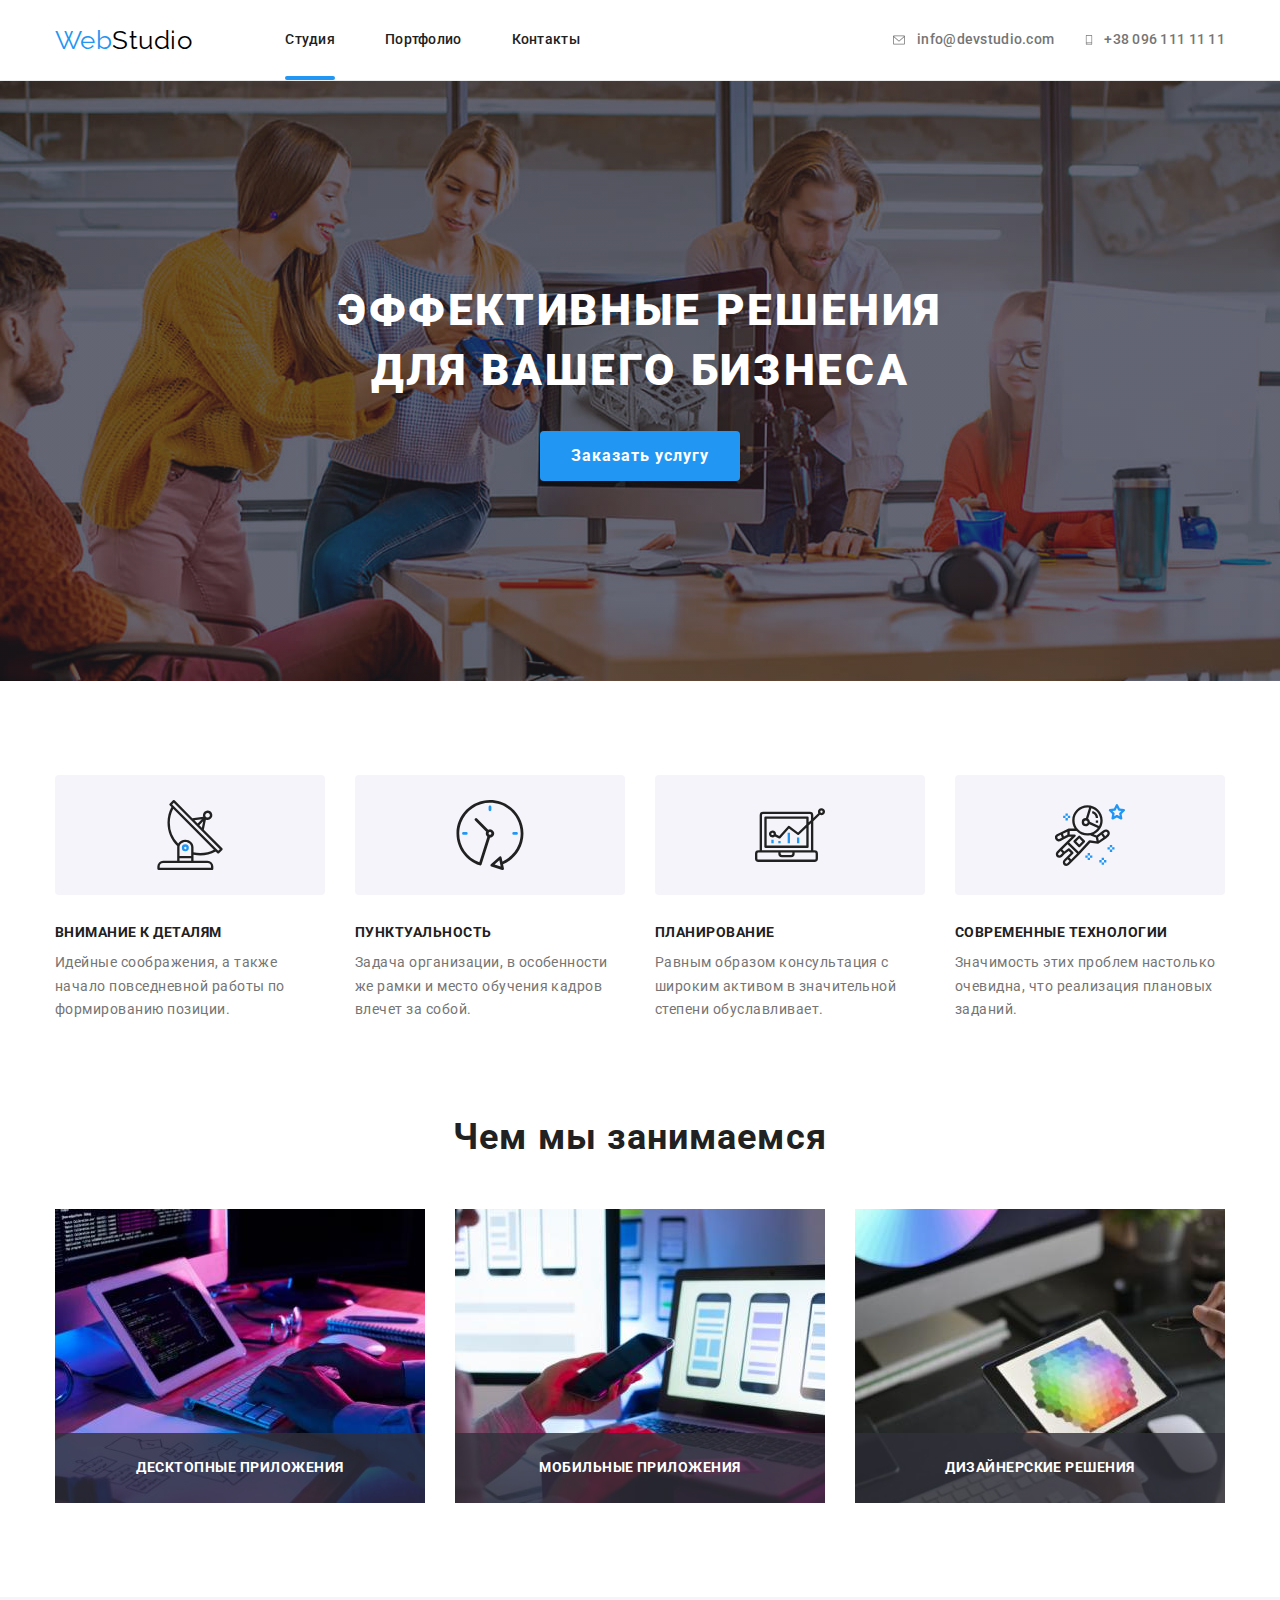
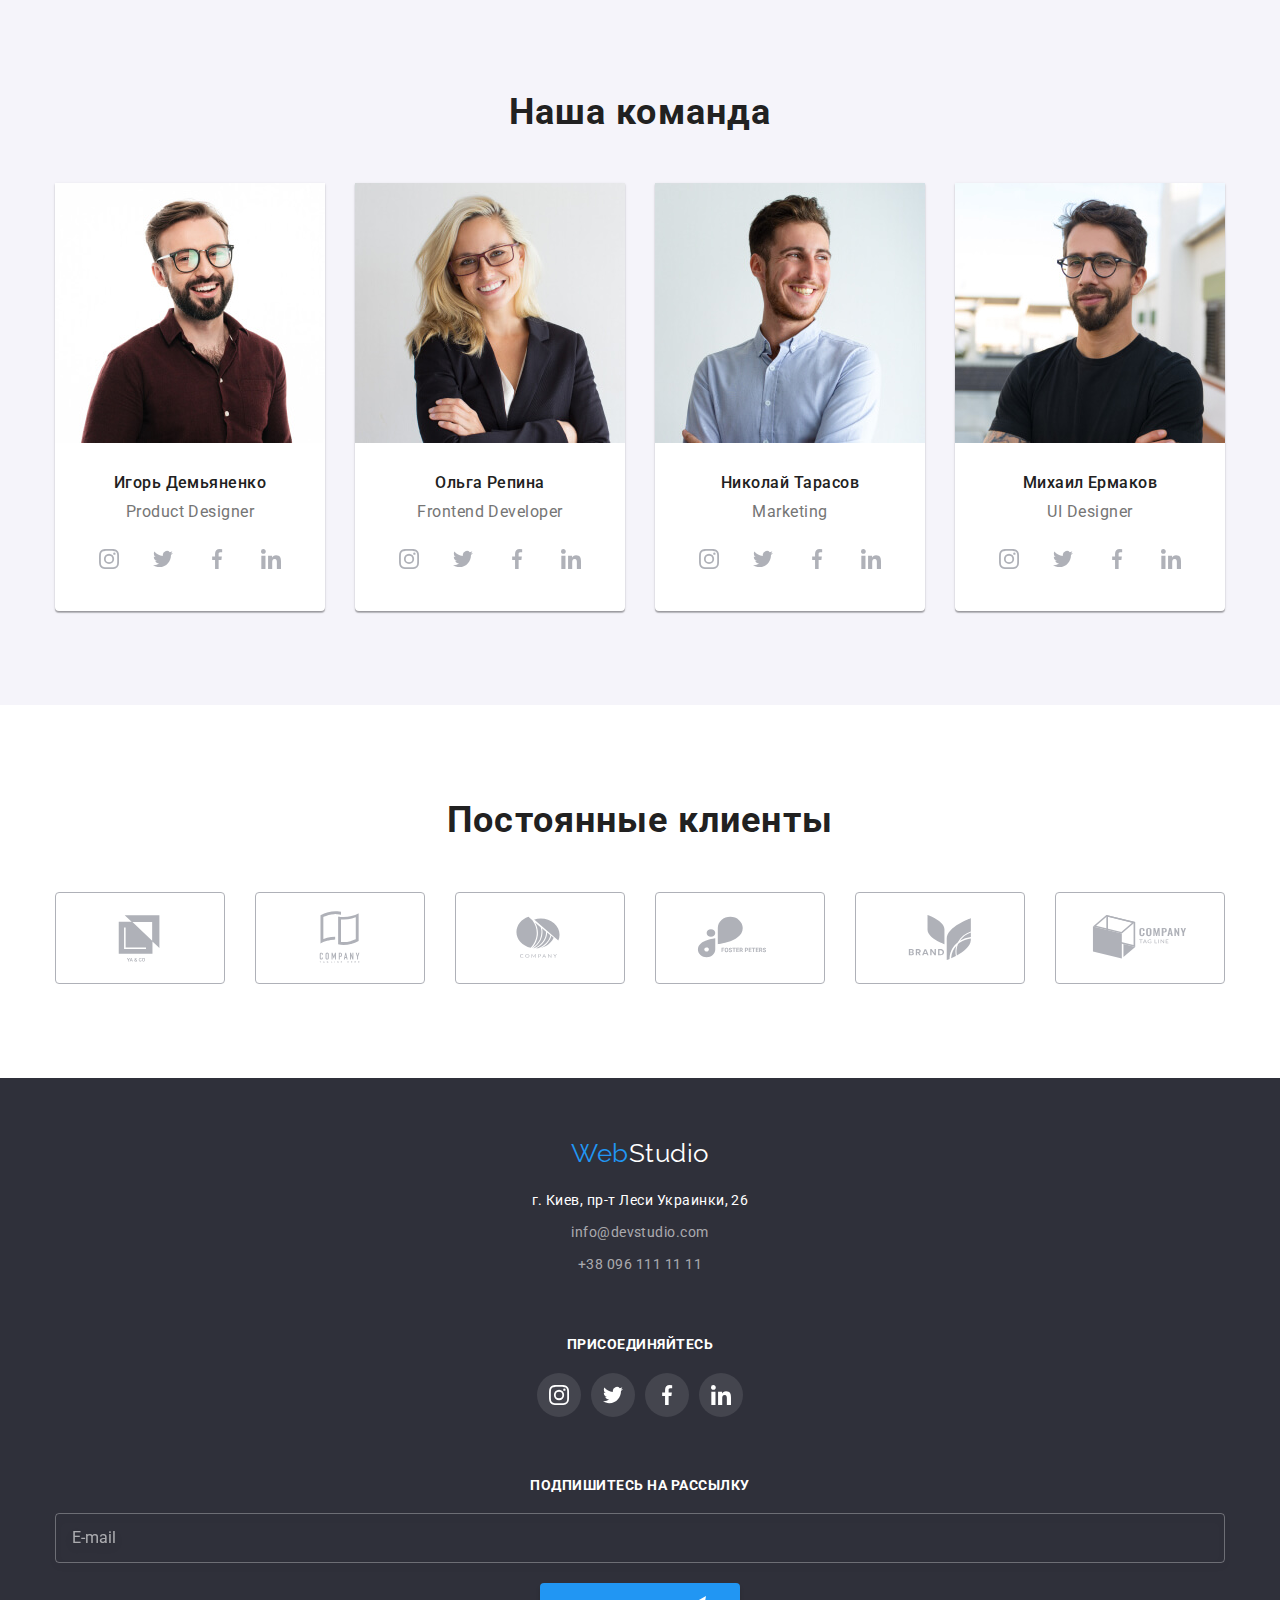
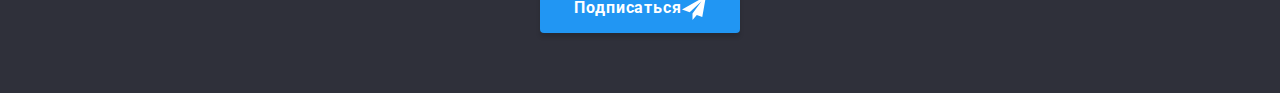
==== commit 8e7757f4: "footer for mob" ====
--- a/index.html
+++ b/index.html
@@ -1,440 +1,460 @@
 <!DOCTYPE html>
 <html lang="ru">
-  <head>
-    <meta charset="UTF-8" />
-    <meta http-equiv="X-UA-Compatible" content="IE=edge" />
-    <meta name="viewport" content="width=device-width, initial-scale=1.0" />
-    <title lang="en">Studio</title>
-    <link
-      href="https://fonts.googleapis.com/css2?family=Raleway:wght@700&family=Roboto:wght@400;500;700;900&display=swap"
-      rel="stylesheet"
-    />
-    <link
-      rel="stylesheet"
-      href="https://cdnjs.cloudflare.com/ajax/libs/modern-normalize/1.1.0/modern-normalize.min.css"
-    />
-    <link rel="stylesheet" href="./css/main.min.css" />
-  </head>
-
-  <body>
-    <!--Шапка сайта-->
-    <header class="header">
-        <div class="container nav">
-            <nav class="nav">
-                <a lang="en" href="./index.html" class="logo link">Web<span
-                        class="logo__text--color-dark">Studio</span></a>
-                <ul class="site-nav lists">
-                    <li class="site-nav__item"><a href="./index.html" class="site-nav__link link">Студия</a>
-                    </li>
-                    <li class="site-nav__item"><a href="./portfolio.html" class="site-nav__link link">Портфолио</a></li>
-                    <li class="site-nav__item"><a href="" class="site-nav__link link">Контакты</a></li>
-                </ul>
-            </nav>
-            <ul class="auth-nav lists">
-                <li class="auth-nav__item"><a href="mailto:info@devstudio.com" lang="en"
-                        class="auth-nav__link link"><svg class="auth-nav__icon" width="16px" height="16px">
-                            <use href="./images/icons.svg#icon-mail"></use>
-                        </svg>info@devstudio.com</a></li>
-                <li class="auth-nav__item"><a href="tel:+380961111111" class="auth-nav__link link"><svg
-                            class="auth-nav__icon" width="16px" height="16px">
-                            <use href="./images/icons.svg#icon-smartphone"></use>
-                        </svg>+38 096 111 11 11</a></li>
-            </ul>
+
+<head>
+  <meta charset="UTF-8" />
+  <meta http-equiv="X-UA-Compatible" content="IE=edge" />
+  <meta name="viewport" content="width=device-width, initial-scale=1.0" />
+  <title lang="en">Studio</title>
+  <link href="https://fonts.googleapis.com/css2?family=Raleway:wght@700&family=Roboto:wght@400;500;700;900&display=swap"
+    rel="stylesheet" />
+  <link rel="stylesheet"
+    href="https://cdnjs.cloudflare.com/ajax/libs/modern-normalize/1.1.0/modern-normalize.min.css" />
+  <link rel="stylesheet" href="./css/main.min.css" />
+</head>
+
+<body>
+  <!--Шапка сайта-->
+  <header class="header">
+    <div class="container nav">
+      <nav class="nav">
+        <a lang="en" href="./index.html" class="logo link">Web<span class="logo__text--color-dark">Studio</span></a>
+        <ul class="site-nav lists">
+          <li class="site-nav__item"><a href="./index.html" class="site-nav__link link current">Студия</a>
+          </li>
+          <li class="site-nav__item"><a href="./portfolio.html" class="site-nav__link link">Портфолио</a></li>
+          <li class="site-nav__item"><a href="" class="site-nav__link link">Контакты</a></li>
+        </ul>
+      </nav>
+      <ul class="auth-nav lists">
+        <li class="auth-nav__item"><a href="mailto:info@devstudio.com" lang="en" class="auth-nav__link link"><svg
+              class="auth-nav__icon" width="16px" height="12px">
+              <use href="./images/icons.svg#icon-mail"></use>
+            </svg>info@devstudio.com</a></li>
+        <li class="auth-nav__item"><a href="tel:+380961111111" class="auth-nav__link link"><svg class="auth-nav__icon"
+              width="10px" height="16px">
+              <use href="./images/icons.svg#icon-smartphone"></use>
+            </svg>+38 096 111 11 11</a></li>
+      </ul>
+      <button type="button" class="menu-open-btn"><svg width="40" height="40">
+          <use href="./images/icons.svg#icon-mob-menu-open"></use>
+        </svg></button>
+
+
+      <div class="mob-menu is-hidden">
+        <button type="button" class="menu-close-btn"><svg width="40" height="40">
+            <use href="./images/icons.svg#icon-mob-menu-close"></use>
+          </svg></button>
+        <ul class="mob-menu__list lists">
+          <li class="mob-menu__item"><a href="./index.html"
+              class="mob-menu__link mob-menu__link-current link">Студия</a>
+          </li>
+          <li class="mob-menu__item"><a href="./portfolio.html" class="mob-menu__link link">Портфолио</a></li>
+          <li class="mob-menu__item"><a href="" class="mob-menu__link link">Контакты</a></li>
+        </ul>
+
+        <ul class="mob-connect lists">
+          <li class="mob-connect__item">
+            <a href="tel:+380961111111" class="mob-connect__tel link">+38 096 111 11 11</a>
+          </li>
+          <li class="mob-connect__item">
+            <a href="mailto:info@devstudio.com" lang="en" class="mob-connect__mail link">info@devstudio.com</a>
+          </li>
+        </ul>
+        <ul class="mob-social lists">
+          <li class="mob-social__item"><a href="/" class="mob-social__link link">Instagram</a></li>
+          <li class="mob-social__item"><a href="/" class="mob-social__link link">Twitter</a></li>
+          <li class="mob-social__item"><a href="/" class="mob-social__link link">Facebook</a></li>
+          <li class="mob-social__item"><a href="/" class="mob-social__link link">LinkedIn</a></li>
+        </ul>
+      </div>
+    </div>
+  </header>
+  <!--Основная страница-->
+  <main>
+    <!--Герой-->
+    <section class="hero">
+      <div class="hero-overlay">
+        <h1 class="hero-title">Эффективные решения для вашего бизнеса</h1>
+        <button type="button" class="btn" data-modal-open>Заказать услугу</button>
+      </div>
+    </section>
+    <!--Особенности-->
+    <section class="section features">
+      <div class="container">
+        <ul class="features-list lists">
+          <li class="features-list__item">
+            <div class="features-list__icon">
+              <svg width="70px" height="70px">
+                <use href="./images/icons.svg#icon-antenna"></use>
+              </svg>
+            </div>
+            <h3 class="features-list__title">Внимание к деталям</h3>
+            <p class="features-list__text">
+              Идейные соображения, а также начало повседневной работы по формированию позиции.
+            </p>
+          </li>
+          <li class="features-list__item">
+            <div class="features-list__icon">
+              <svg width="70px" height="70px">
+                <use href="./images/icons.svg#icon-clock"></use>
+              </svg>
+            </div>
+            <h3 class="features-list__title">Пунктуальность</h3>
+            <p class="features-list__text">
+              Задача организации, в особенности же рамки и место обучения кадров влечет за собой.
+            </p>
+          </li>
+          <li class="features-list__item">
+            <div class="features-list__icon">
+              <svg width="70px" height="70px">
+                <use href="./images/icons.svg#icon-diagram"></use>
+              </svg>
+            </div>
+            <h3 class="features-list__title">Планирование</h3>
+            <p class="features-list__text">
+              Равным образом консультация с широким активом в значительной степени обуславливает.
+            </p>
+          </li>
+          <li class="features-list__item">
+            <div class="features-list__icon">
+              <svg width="70px" height="70px">
+                <use href="./images/icons.svg#icon-astronaut"></use>
+              </svg>
+            </div>
+            <h3 class="features-list__title">Современные технологии</h3>
+            <p class="features-list__text">
+              Значимость этих проблем настолько очевидна, что реализация плановых заданий.
+            </p>
+          </li>
+        </ul>
+      </div>
+    </section>
+    <!--Чем мы занимаемся-->
+    <section class="section about">
+      <div class="container">
+        <h2 class="title">Чем мы занимаемся</h2>
+        <ul class="about-list lists">
+          <li class="about-list__item">
+            <img srcset="./images/desktop/occ-1-desktop.jpg 1x, ./images/desktop/occ-1-desktop@2x.jpg 2x"
+              src="./images/desktop/occ-1-desktop.jpg" alt="разработка приложений" width="370">
+            <p class="about-list__overlay">Десктопные приложения</p>
+          </li>
+          <li class="about-list__item">
+            <img srcset="./images/desktop/occ-2-desktop.jpg 1x, ./images/desktop/occ-2-desktop@2x.jpg 2x"
+              src="./images/desktop/occ-2-desktop.jpg" alt="разработка макета сайта" width="370">
+            <p class="about-list__overlay">Мобильные приложения</p>
+          </li>
+          <li class="about-list__item">
+            <img srcset="./images/desktop/occ-3-desktop.jpg 1x, ./images/desktop/occ-3-desktop@2x.jpg 2x"
+              src="./images/desktop/occ-3-desktop.jpg" alt="выбор оттенка из палитры цветов " width="370">
+            <p class="about-list__overlay">Дизайнерские решения</p>
+          </li>
+        </ul>
+      </div>
+    </section>
+    <!--Наша команда-->
+    <section class="section section--second-color">
+      <div class="container">
+        <h2 class="title">Наша команда</h2>
+        <ul class="team-list lists">
+          <li class="team-list__item">
+            <picture>
+              <source srcset="./images/desktop/team-1-desktop.jpg 1x, ./images/desktop/team-1-desktop@2x.jpg 2x"
+                media="(min-width: 1200px)">
+              <source srcset="./images/tablet/team-1-tablet.jpg 1x, ./images/tablet/team-1-tablet@2x.jpg 2x"
+                media="(min-width: 768px)">
+              <source srcset="./images/mobile/team-1.jpg 1x, ./images/mobile/team-1@2x.jpg 2x"
+                media="(min-width: 480px)">
+              <img src="./images/mobile/team-1.jpg" alt="мужчина с бородой в красной рубашке" width="450" />
+            </picture>
+            <div class="team-list__card">
+              <h3 class="team-list__title">Игорь Демьяненко</h3>
+              <p lang="en" class="team-list__text">Product Designer</p>
+              <ul class="social-list lists">
+                <li class="social-list__item">
+                  <a href="/" class="social-list__link"><svg class="social-list__icon" width="20" height="20">
+                      <use href="./images/icons.svg#icon-team_instagram"></use>
+                    </svg></a>
+                </li>
+                <li class="social-list__item">
+                  <a href="/" class="social-list__link"><svg class="social-list__icon" width="20" height="20">
+                      <use href="./images/icons.svg#icon-team_twitter"></use>
+                    </svg></a>
+                </li>
+                <li class="social-list__item">
+                  <a href="/" class="social-list__link"><svg class="social-list__icon" width="20" height="20">
+                      <use href="./images/icons.svg#icon-team_facebook"></use>
+                    </svg></a>
+                </li>
+                <li class="social-list__item">
+                  <a href="/" class="social-list__link"><svg class="social-list__icon" width="20" height="20">
+                      <use href="./images/icons.svg#icon-team_linkedin"></use>
+                    </svg></a>
+                </li>
+              </ul>
+            </div>
+          </li>
+          <li class="team-list__item">
+            <picture>
+              <source srcset="./images/desktop/team-2-desktop.jpg 1x, ./images/desktop/team-2-desktop@2x.jpg 2x"
+                media="(min-width: 1200px)">
+              <source srcset="./images/tablet/team-2-tablet.jpg 1x, ./images/tablet/team-2-tablet@2x.jpg 2x"
+                media="(min-width: 768px)">
+              <source srcset="./images/mobile/team-2.jpg 1x, ./images/mobile/team-2@2x.jpg 2x"
+                media="(min-width: 480px)">
+              <img src="./images/mobile/team-2.jpg" alt="девушка в черном пиджаке" width="450" />
+            </picture>
+            <div class="team-list__card">
+              <h3 class="team-list__title">Ольга Репина</h3>
+              <p lang="en" class="team-list__text">Frontend Developer</p>
+              <ul class="social-list lists">
+                <li class="social-list__item">
+                  <a href="/" class="social-list__link"><svg class="social-list__icon" width="20px" height="20px">
+                      <use href="./images/icons.svg#icon-team_instagram"></use>
+                    </svg></a>
+                </li>
+                <li class="social-list__item">
+                  <a href="/" class="social-list__link"><svg class="social-list__icon" width="20px" height="20px">
+                      <use href="./images/icons.svg#icon-team_twitter"></use>
+                    </svg></a>
+                </li>
+                <li class="social-list__item">
+                  <a href="/" class="social-list__link"><svg class="social-list__icon" width="20px" height="20px">
+                      <use href="./images/icons.svg#icon-team_facebook"></use>
+                    </svg></a>
+                </li>
+                <li class="social-list__item">
+                  <a href="/" class="social-list__link"><svg class="social-list__icon" width="20px" height="20px">
+                      <use href="./images/icons.svg#icon-team_linkedin"></use>
+                    </svg></a>
+                </li>
+              </ul>
+            </div>
+          </li>
+          <li class="team-list__item">
+            <picture>
+              <source srcset="./images/desktop/team-3-desktop.jpg 1x, ./images/desktop/team-3-desktop@2x.jpg 2x"
+                media="(min-width: 1200px)">
+              <source srcset="./images/tablet/team-3-tablet.jpg 1x, ./images/tablet/team-3-tablet@2x.jpg 2x"
+                media="(min-width: 768px)">
+              <source srcset="./images/mobile/team-3.jpg 1x, ./images/mobile/team-3@2x.jpg 2x"
+                media="(min-width: 480px)">
+              <img src="./images/mobile/team-3.jpg" alt="мужчина в голубой рубашке" width="450" />
+            </picture>
+            <div class="team-list__card">
+              <h3 class="team-list__title">Николай Тарасов</h3>
+              <p lang="en" class="team-list__text">Marketing</p>
+              <ul class="social-list lists">
+                <li class="social-list__item">
+                  <a href="/" class="social-list__link"><svg class="social-list__icon" width="20px" height="20px">
+                      <use href="./images/icons.svg#icon-team_instagram"></use>
+                    </svg></a>
+                </li>
+                <li class="social-list__item">
+                  <a href="/" class="social-list__link"><svg class="social-list__icon" width="20px" height="20px">
+                      <use href="./images/icons.svg#icon-team_twitter"></use>
+                    </svg></a>
+                </li>
+                <li class="social-list__item">
+                  <a href="/" class="social-list__link"><svg class="social-list__icon" width="20px" height="20px">
+                      <use href="./images/icons.svg#icon-team_facebook"></use>
+                    </svg></a>
+                </li>
+                <li class="social-list__item">
+                  <a href="/" class="social-list__link"><svg class="social-list__icon" width="20px" height="20px">
+                      <use href="./images/icons.svg#icon-team_linkedin"></use>
+                    </svg></a>
+                </li>
+              </ul>
+            </div>
+          </li>
+          <li class="team-list__item">
+            <picture>
+              <source srcset="./images/desktop/team-4-desktop.jpg 1x, ./images/desktop/team-4-desktop@2x.jpg 2x"
+                media="(min-width: 1200px)">
+              <source srcset="./images/tablet/team-4-tablet.jpg 1x, ./images/tablet/team-4-tablet@2x.jpg 2x"
+                media="(min-width: 768px)">
+              <source srcset="./images/mobile/team-4.jpg 1x, ./images/mobile/team-4@2x.jpg 2x"
+                media="(min-width: 480px)">
+              <img src="./images/mobile/team-4.jpg" alt="Мужчина с бородой в черной футболке" width="450" />
+            </picture>
+            <div class="team-list__card">
+              <h3 class="team-list__title">Михаил Ермаков</h3>
+              <p lang="en" class="team-list__text">UI Designer</p>
+              <ul class="social-list lists">
+                <li class="social-list__item">
+                  <a href="/" class="social-list__link"><svg class="social-list__icon" width="20px" height="20px">
+                      <use href="./images/icons.svg#icon-team_instagram"></use>
+                    </svg></a>
+                </li>
+                <li class="social-list__item">
+                  <a href="/" class="social-list__link"><svg class="social-list__icon" width="20px" height="20px">
+                      <use href="./images/icons.svg#icon-team_twitter"></use>
+                    </svg></a>
+                </li>
+                <li class="social-list__item">
+                  <a href="/" class="social-list__link"><svg class="social-list__icon" width="20px" height="20px">
+                      <use href="./images/icons.svg#icon-team_facebook"></use>
+                    </svg></a>
+                </li>
+                <li class="social-list__item">
+                  <a href="/" class="social-list__link"><svg class="social-list__icon" width="20px" height="20px">
+                      <use href="./images/icons.svg#icon-team_linkedin"></use>
+                    </svg></a>
+                </li>
+              </ul>
+            </div>
+          </li>
+        </ul>
+      </div>
+    </section>
+    <!--Клиенты-->
+    <section class="section">
+      <div class="container">
+        <h2 class="title">Постоянные клиенты</h2>
+        <ul class="clients lists">
+          <li class="clients__item">
+            <a href="/" class="clients__link"><svg class="clients__icon" width="106" height="60px">
+                <use href="./images/icons.svg#icon-company_one"></use>
+              </svg></a>
+          </li>
+          <li class="clients__item">
+            <a href="/" class="clients__link"><svg class="clients__icon" width="106" height="60px">
+                <use href="./images/icons.svg#icon-company_two"></use>
+              </svg></a>
+          </li>
+          <li class="clients__item">
+            <a href="/" class="clients__link"><svg class="clients__icon" width="106" height="60px">
+                <use href="./images/icons.svg#icon-company_three"></use>
+              </svg></a>
+          </li>
+          <li class="clients__item">
+            <a href="/" class="clients__link"><svg class="clients__icon" width="106" height="60px">
+                <use href="./images/icons.svg#icon-company_four"></use>
+              </svg></a>
+          </li>
+          <li class="clients__item">
+            <a href="/" class="clients__link"><svg class="clients__icon" width="106" height="60px">
+                <use href="./images/icons.svg#icon-company_five"></use>
+              </svg></a>
+          </li>
+          <li class="clients__item">
+            <a href="/" class="clients__link"><svg class="clients__icon" width="106" height="60px">
+                <use href="./images/icons.svg#icon-company_six"></use>
+              </svg></a>
+          </li>
+        </ul>
+      </div>
+    </section>
+  </main>
+  <!--Подвал-->
+  <footer class="footer">
+    <div class="container">
+      <div class="container-address">
+        <a lang="en" href="./index.html" class="logo link">Web<span class="logo__text--color-light">Studio</span></a>
+        <address class="address">
+          <p class="address__text">г. Киев, пр-т Леси Украинки, 26</p>
+          <ul class="address__list lists">
+            <li class="address__list__item"><a href="mailto:info@devstudio.com" lang="en"
+                class="address__list__link link">info@devstudio.com</a>
+            </li>
+            <li class="address__list__item"><a href="tel:+380961111111" class="address__list__link link">+38 096 111 11
+                11</a></li>
+          </ul>
+        </address>
+      </div>
+      <div class="container-social">
+        <p class="footer-social-text">присоединяйтесь</p>
+        <ul class="footer-social-list lists">
+          <li class="footer-social-item"><a href="/" class="footer-social-link"><svg class="footer-social-icon"
+                width="20px" height="20px">
+                <use href="./images/icons.svg#icon-footer_instagram"></use>
+              </svg></a></li>
+          <li class="footer-social-item"><a href="/" class="footer-social-link"><svg class="footer-social-icon"
+                width="20px" height="20px">
+                <use href="./images/icons.svg#icon-footer_twitter"></use>
+              </svg></a></li>
+          <li class="footer-social-item"><a href="/" class="footer-social-link"><svg class="footer-social-icon"
+                width="20px" height="20px">
+                <use href="./images/icons.svg#icon-footer_facebook"></use>
+              </svg></a></li>
+          <li class="footer-social-item"><a href="/" class="footer-social-link"><svg class="footer-social-icon"
+                width="20px" height="20px">
+                <use href="./images/icons.svg#icon-footer_linkedin"></use>
+              </svg></a></li>
+        </ul>
+      </div>
+      <div class="container-footer-form">
+        <form class="footer-form">
+          <label for="email" class="footer-form-text">Подпишитесь на рассылку</label>
+          <input class="footer-form-input" id="email" type="email" name="footer-user-email" placeholder="E-mail"
+            required>
+          <button type="submit" class="btn">Подписаться<svg class="footer-form-icon" width="24" height="24">
+              <use href="./images/icons.svg#icon-icon-send"></use>
+            </svg></button>
+        </form>
+      </div>
+    </div>
+  </footer>
+  <!-- Модальное окно -->
+  <div class="backdrop is-hidden" data-modal>
+    <div class="modal">
+      <button class="close-button">
+        <svg class="close-icon" width="18" height="18" data-modal-close>
+          <use href="./images/icons.svg#icon-close"></use>
+        </svg>
+      </button>
+      <p class="modal-title">Оставьте свои данные, мы вам перезвоним</p>
+      <form class="modal-form">
+        <div class="modal-field">
+          <label class="modal-label" for="user-name">Имя</label>
+          <div class="input-field">
+            <input class="modal-input" type="text" name="user-name" id="user-name" required />
+            <svg class="input-icon" width="18" height="18">
+              <use href="./images/icons.svg#icon-person"></use>
+            </svg>
+          </div>
         </div>
-    </header>
-    <!--Основная страница-->
-    <main>
-      <!--Герой-->
-      <section class="hero">
-        <div class="hero-overlay">
-          <h1 class="hero-title">Эффективные решения для вашего бизнеса</h1>
-          <button type="button" class="btn" data-modal-open>Заказать услугу</button>
+        <div class="modal-field">
+          <label class="modal-label" for="user-tel">Телефон</label>
+          <div class="input-field">
+            <input class="modal-input" type="tel" name="user-tel" id="user-tel" required />
+            <svg class="input-icon" width="18" height="18">
+              <use href="./images/icons.svg#icon-phone-black"></use>
+            </svg>
+          </div>
         </div>
-      </section>
-      <!--Особенности-->
-      <section class="section features">
-        <div class="container">
-          <ul class="features-list lists">
-            <li class="features-list__item">
-              <div class="features-list__icon">
-                <svg width="70px" height="70px">
-                  <use href="./images/icons.svg#icon-antenna"></use>
-                </svg>
-              </div>
-              <h3 class="features-list__title">Внимание к деталям</h3>
-              <p class="features-list__text">
-                Идейные соображения, а также начало повседневной работы по формированию позиции.
-              </p>
-            </li>
-            <li class="features-list__item">
-              <div class="features-list__icon">
-                <svg width="70px" height="70px">
-                  <use href="./images/icons.svg#icon-clock"></use>
-                </svg>
-              </div>
-              <h3 class="features-list__title">Пунктуальность</h3>
-              <p class="features-list__text">
-                Задача организации, в особенности же рамки и место обучения кадров влечет за собой.
-              </p>
-            </li>
-            <li class="features-list__item">
-              <div class="features-list__icon">
-                <svg width="70px" height="70px">
-                  <use href="./images/icons.svg#icon-diagram"></use>
-                </svg>
-              </div>
-              <h3 class="features-list__title">Планирование</h3>
-              <p class="features-list__text">
-                Равным образом консультация с широким активом в значительной степени обуславливает.
-              </p>
-            </li>
-            <li class="features-list__item">
-              <div class="features-list__icon">
-                <svg width="70px" height="70px">
-                  <use href="./images/icons.svg#icon-astronaut"></use>
-                </svg>
-              </div>
-              <h3 class="features-list__title">Современные технологии</h3>
-              <p class="features-list__text">
-                Значимость этих проблем настолько очевидна, что реализация плановых заданий.
-              </p>
-            </li>
-          </ul>
+        <div class="modal-field">
+          <label class="modal-label" for="user-email">Почта</label>
+          <div class="input-field">
+            <input class="modal-input" type="email" name="user-email" id="user-email" required />
+            <svg class="input-icon" width="18" height="18">
+              <use href="./images/icons.svg#icon-email-black"></use>
+            </svg>
+          </div>
         </div>
-      </section>
-      <!--Чем мы занимаемся-->
-      <section class="section about">
-            <div class="container">
-                <h2 class="title">Чем мы занимаемся</h2>
-                <ul class="about-list lists">
-                    <li class="about-list__item">
-                        <img src="./images/box1.jpg" alt="разработка приложений" width="370">
-                        <p class="about-list__overlay">Десктопные приложения</p>
-                    </li>
-                    <li class="about-list__item">
-                        <img src="./images/box2.jpg" alt="разработка макета сайта" width="370">
-                        <p class="about-list__overlay">Мобильные приложения</p>
-                    </li>
-                    <li class="about-list__item">
-                        <img src="./images/box3.jpg" alt="выбор оттенка из палитры цветов " width="370">
-                        <p class="about-list__overlay">Дизайнерские решения</p>
-                    </li>
-                </ul>
-            </div>
-        </section>
-      <!--Наша команда-->
-      <section class="section section--second-color">
-        <div class="container">
-          <h2 class="title">Наша команда</h2>
-          <ul class="team-list lists">
-            <li class="team-list__item">
-              <img src="./images/ihor.jpg" alt="мужчина с бородой в красной рубашке" width="270" />
-              <div class="team-list__card">
-                <h3 class="team-list__title">Игорь Демьяненко</h3>
-                <p lang="en" class="team-list__text">Product Designer</p>
-                <ul class="social-list lists">
-                  <li class="social-list__item">
-                    <a href="/" class="social-list__link"
-                      ><svg class="social-list__icon" width="20" height="20">
-                        <use href="./images/icons.svg#icon-team_instagram"></use></svg
-                    ></a>
-                  </li>
-                  <li class="social-list__item">
-                    <a href="/" class="social-list__link"
-                      ><svg class="social-list__icon" width="20" height="20">
-                        <use href="./images/icons.svg#icon-team_twitter"></use></svg
-                    ></a>
-                  </li>
-                  <li class="social-list__item">
-                    <a href="/" class="social-list__link"
-                      ><svg class="social-list__icon" width="20" height="20">
-                        <use href="./images/icons.svg#icon-team_facebook"></use></svg
-                    ></a>
-                  </li>
-                  <li class="social-list__item">
-                    <a href="/" class="social-list__link"
-                      ><svg class="social-list__icon" width="20" height="20">
-                        <use href="./images/icons.svg#icon-team_linkedin"></use></svg
-                    ></a>
-                  </li>
-                </ul>
-              </div>
-            </li>
-            <li class="team-list__item">
-              <img
-                src="./images/olga.jpg"
-                alt="девушка в черном пиджаке"
-                width="270"
-                height="260"
-              />
-              <div class="team-list__card">
-                <h3 class="team-list__title">Ольга Репина</h3>
-                <p lang="en" class="team-list__text">Frontend Developer</p>
-                <ul class="social-list lists">
-                  <li class="social-list__item">
-                    <a href="/" class="social-list__link"
-                      ><svg class="social-list__icon" width="20px" height="20px">
-                        <use href="./images/icons.svg#icon-team_instagram"></use></svg
-                    ></a>
-                  </li>
-                  <li class="social-list__item">
-                    <a href="/" class="social-list__link"
-                      ><svg class="social-list__icon" width="20px" height="20px">
-                        <use href="./images/icons.svg#icon-team_twitter"></use></svg
-                    ></a>
-                  </li>
-                  <li class="social-list__item">
-                    <a href="/" class="social-list__link"
-                      ><svg class="social-list__icon" width="20px" height="20px">
-                        <use href="./images/icons.svg#icon-team_facebook"></use></svg
-                    ></a>
-                  </li>
-                  <li class="social-list__item">
-                    <a href="/" class="social-list__link"
-                      ><svg class="social-list__icon" width="20px" height="20px">
-                        <use href="./images/icons.svg#icon-team_linkedin"></use></svg
-                    ></a>
-                  </li>
-                </ul>
-              </div>
-            </li>
-            <li class="team-list__item">
-              <img
-                src="./images/nikolay.jpg"
-                alt="мужчина в голубой рубашке"
-                width="270"
-                height="260"
-              />
-              <div class="team-list__card">
-                <h3 class="team-list__title">Николай Тарасов</h3>
-                <p lang="en" class="team-list__text">Marketing</p>
-                <ul class="social-list lists">
-                  <li class="social-list__item">
-                    <a href="/" class="social-list__link"
-                      ><svg class="social-list__icon" width="20px" height="20px">
-                        <use href="./images/icons.svg#icon-team_instagram"></use></svg
-                    ></a>
-                  </li>
-                  <li class="social-list__item">
-                    <a href="/" class="social-list__link"
-                      ><svg class="social-list__icon" width="20px" height="20px">
-                        <use href="./images/icons.svg#icon-team_twitter"></use></svg
-                    ></a>
-                  </li>
-                  <li class="social-list__item">
-                    <a href="/" class="social-list__link"
-                      ><svg class="social-list__icon" width="20px" height="20px">
-                        <use href="./images/icons.svg#icon-team_facebook"></use></svg
-                    ></a>
-                  </li>
-                  <li class="social-list__item">
-                    <a href="/" class="social-list__link"
-                      ><svg class="social-list__icon" width="20px" height="20px">
-                        <use href="./images/icons.svg#icon-team_linkedin"></use></svg
-                    ></a>
-                  </li>
-                </ul>
-              </div>
-            </li>
-            <li class="team-list__item">
-              <img
-                src="./images/mikola.jpg"
-                alt="Мужчина с бородой в черной футболке"
-                width="270"
-                height="260"
-              />
-              <div class="team-list__card">
-                <h3 class="team-list__title">Михаил Ермаков</h3>
-                <p lang="en" class="team-list__text">UI Designer</p>
-                <ul class="social-list lists">
-                  <li class="social-list__item">
-                    <a href="/" class="social-list__link"
-                      ><svg class="social-list__icon" width="20px" height="20px">
-                        <use href="./images/icons.svg#icon-team_instagram"></use></svg
-                    ></a>
-                  </li>
-                  <li class="social-list__item">
-                    <a href="/" class="social-list__link"
-                      ><svg class="social-list__icon" width="20px" height="20px">
-                        <use href="./images/icons.svg#icon-team_twitter"></use></svg
-                    ></a>
-                  </li>
-                  <li class="social-list__item">
-                    <a href="/" class="social-list__link"
-                      ><svg class="social-list__icon" width="20px" height="20px">
-                        <use href="./images/icons.svg#icon-team_facebook"></use></svg
-                    ></a>
-                  </li>
-                  <li class="social-list__item">
-                    <a href="/" class="social-list__link"
-                      ><svg class="social-list__icon" width="20px" height="20px">
-                        <use href="./images/icons.svg#icon-team_linkedin"></use></svg
-                    ></a>
-                  </li>
-                </ul>
-              </div>
-            </li>
-          </ul>
+        <div class="modal-field comment">
+          <label class="modal-label" for="comment">Комментарий</label>
+          <textarea class="modal-textarea" name="comment" id="comment" placeholder="Введите текст"></textarea>
         </div>
-      </section>
-      <!--Клиенты-->
-      <section class="section">
-        <div class="container">
-          <h2 class="title">Постоянные клиенты</h2>
-          <ul class="clients lists">
-            <li class="clients__item">
-              <a href="/" class="clients__link"
-                ><svg class="clients__icon" width="106" height="60px">
-                  <use href="./images/icons.svg#icon-company_one"></use></svg
-              ></a>
-            </li>
-            <li class="clients__item">
-              <a href="/" class="clients__link"
-                ><svg class="clients__icon" width="106" height="60px">
-                  <use href="./images/icons.svg#icon-company_two"></use></svg
-              ></a>
-            </li>
-            <li class="clients__item">
-              <a href="/" class="clients__link"
-                ><svg class="clients__icon" width="106" height="60px">
-                  <use href="./images/icons.svg#icon-company_three"></use></svg
-              ></a>
-            </li>
-            <li class="clients__item">
-              <a href="/" class="clients__link"
-                ><svg class="clients__icon" width="106" height="60px">
-                  <use href="./images/icons.svg#icon-company_four"></use></svg
-              ></a>
-            </li>
-            <li class="clients__item">
-              <a href="/" class="clients__link"
-                ><svg class="clients__icon" width="106" height="60px">
-                  <use href="./images/icons.svg#icon-company_five"></use></svg
-              ></a>
-            </li>
-            <li class="clients__item">
-              <a href="/" class="clients__link"
-                ><svg class="clients__icon" width="106" height="60px">
-                  <use href="./images/icons.svg#icon-company_six"></use></svg
-              ></a>
-            </li>
-          </ul>
+        <div class="modal-field checkbox">
+          <input class="input-check visually-hidden" type="checkbox" name="policy" id="policy" />
+          <label for="policy" class="check-text"><span><svg class="icon-check" width="16" height="15">
+                <use href="./images/icons.svg#icon-check"></use>
+              </svg>
+              <svg class="icon-checked" width="16" height="15">
+                <use href="./images/icons.svg#icon-checked"></use>
+              </svg></span>
+            Соглашаюсь с рассылкой и принимаю &nbsp;<a href="/">Условия договора</a></label>
         </div>
-      </section>
-    </main>
-    <!--Подвал-->
-    <!-- <footer class="footer">
-        <div class="container">
-            <div class="container-address">
-                <a lang="en" href="./index.html" class="logo link">Web<span
-                        class="logo__text--color-light">Studio</span></a>
-                <address class="address">
-                    <p class="text">г. Киев, пр-т Леси Украинки, 26</p>
-                    <ul class="address-list lists">
-                        <li class="item"><a href="mailto:info@devstudio.com" lang="en"
-                                class="link">info@devstudio.com</a>
-                        </li>
-                        <li class="item"><a href="tel:+380961111111" class="link">+38 096 111 11 11</a></li>
-                    </ul>
-                </address>
-            </div>
-            <div class="container-social">
-                <p class="footer-social-text">присоединяйтесь</p>
-                <ul class="footer-social-list lists">
-                    <li class="footer-social-item"><a href="/" class="footer-social-link"><svg
-                                class="footer-social-icon" width="20px" height="20px">
-                                <use href="./images/icons.svg#icon-footer_instagram"></use>
-                            </svg></a></li>
-                    <li class="footer-social-item"><a href="/" class="footer-social-link"><svg
-                                class="footer-social-icon" width="20px" height="20px">
-                                <use href="./images/icons.svg#icon-footer_twitter"></use>
-                            </svg></a></li>
-                    <li class="footer-social-item"><a href="/" class="footer-social-link"><svg
-                                class="footer-social-icon" width="20px" height="20px">
-                                <use href="./images/icons.svg#icon-footer_facebook"></use>
-                            </svg></a></li>
-                    <li class="footer-social-item"><a href="/" class="footer-social-link"><svg
-                                class="footer-social-icon" width="20px" height="20px">
-                                <use href="./images/icons.svg#icon-footer_linkedin"></use>
-                            </svg></a></li>
-                </ul>
-            </div>
-            <div class="container-footer-form">
-                <form class="footer-form">
-                    <label for="email" class="footer-form-text">Подпишитесь на рассылку</label>
-                    <input class="footer-form-input" id="email" type="email" name="footer-user-email"
-                        placeholder="E-mail" required>
-                    <button type="submit" class="btn">Подписаться<svg class="footer-form-icon" width="24" height="24">
-                            <use href="./images/icons.svg#icon-icon-send"></use>
-                        </svg></button>
-                </form>
-            </div>
-        </div>
-    </footer> -->
-    <!-- Модальное окно -->
-    <div class="backdrop is-hidden" data-modal>
-      <div class="modal">
-        <button class="close-button">
-          <svg class="close-icon" width="18" height="18" data-modal-close>
-            <use href="./images/icons.svg#icon-close"></use>
-          </svg>
-        </button>
-        <p class="modal-title">Оставьте свои данные, мы вам перезвоним</p>
-        <form class="modal-form">
-          <div class="modal-field">
-            <label class="modal-label" for="user-name">Имя</label>
-            <div class="input-field">
-              <input class="modal-input" type="text" name="user-name" id="user-name" required />
-              <svg class="input-icon" width="18" height="18">
-                <use href="./images/icons.svg#icon-person"></use>
-              </svg>
-            </div>
-          </div>
-          <div class="modal-field">
-            <label class="modal-label" for="user-tel">Телефон</label>
-            <div class="input-field">
-              <input class="modal-input" type="tel" name="user-tel" id="user-tel" required />
-              <svg class="input-icon" width="18" height="18">
-                <use href="./images/icons.svg#icon-phone-black"></use>
-              </svg>
-            </div>
-          </div>
-          <div class="modal-field">
-            <label class="modal-label" for="user-email">Почта</label>
-            <div class="input-field">
-              <input class="modal-input" type="email" name="user-email" id="user-email" required />
-              <svg class="input-icon" width="18" height="18">
-                <use href="./images/icons.svg#icon-email-black"></use>
-              </svg>
-            </div>
-          </div>
-          <div class="modal-field comment">
-            <label class="modal-label" for="comment">Комментарий</label>
-            <textarea
-              class="modal-textarea"
-              name="comment"
-              id="comment"
-              placeholder="Введите текст"
-            ></textarea>
-          </div>
-          <div class="modal-field checkbox">
-            <input class="input-check visually-hidden" type="checkbox" name="policy" id="policy" />
-            <label for="policy" class="check-text"
-              ><span
-                ><svg class="icon-check" width="16" height="15">
-                  <use href="./images/icons.svg#icon-check"></use>
-                </svg>
-                <svg class="icon-checked" width="16" height="15">
-                  <use href="./images/icons.svg#icon-checked"></use></svg
-              ></span>
-              Соглашаюсь с рассылкой и принимаю &nbsp;<a href="/">Условия договора</a></label
-            >
-          </div>
-
-          <button type="submit" class="btn">Отправить</button>
-        </form>
-      </div>
+
+        <button type="submit" class="btn">Отправить</button>
+      </form>
     </div>
-    <script src="./modal.js"></script>
-  </body>
-</html>
+  </div>
+  <script src="./modal.js"></script>
+  <script src="./menu.js"></script>
+</body>
+
+</html>--- a/css/main.min.css
+++ b/css/main.min.css
@@ -1 +1 @@
-:root{--primary-text-color: #757575;--title-text-color: #212121;--accent-color: #2196f3;--white-color: #ffffff;--black-color: #000000;--bg-color: #ffffff;--modal-bg-color: #ffffff;--hero-bg-color: #2f303a;--section-second-color: #f5f4fa;--address-link-color: rgba(255, 255, 255, 0.6)}h1,h2,h3,h4,h5,h6,p{margin:0}ul{padding:0;margin:0}img{display:block;max-width:100%}body{font-family:"Roboto",sans-serif;letter-spacing:.03em;background-color:var(--bg-color);color:var(--primary-text-color)}.lists{list-style:none}.link{text-decoration:none}.visually-hidden{position:absolute;width:1px;height:1px;margin:-1px;border:0;padding:0;white-space:nowrap;clip-path:inset(100%);clip:rect(0 0 0 0);overflow:hidden;opacity:0}.container{width:100%;margin-left:auto;margin-right:auto;padding:0 15px}@media screen and (min-width: 480px){.container{max-width:480px}}@media screen and (min-width: 768px){.container{max-width:768px}}@media screen and (min-width: 1200px){.container{max-width:1200px}}.section{padding-top:60px;padding-bottom:60px}@media screen and (min-width: 1200px){.section{padding-top:94px;padding-bottom:94px}}.section--second-color{background-color:var(--section-second-color)}.logo{display:block;font-family:Raleway,sans-serif;font-size:26px;line-height:1.19;color:var(--accent-color)}.logo__text--color-dark{color:var(--black-color)}.logo__text--color-light{color:var(--white-color)}.current{position:relative;color:var(--accent-color)}.current::after{content:"";position:absolute;bottom:0;left:0;width:100%;height:4px;background-color:var(--accent-color);border-radius:2px}.title{margin-bottom:30px;font-weight:700;font-size:28px;line-height:1.18;text-align:center;letter-spacing:.03em;color:var(--title-text-color)}@media screen and (min-width: 1200px){.title{margin-bottom:50px;font-size:36px}}.btn{display:flex;align-items:center;justify-content:center;height:50px;padding:0;margin:0 auto;min-width:200px;border-radius:4px;border-color:rgba(0,0,0,0);font-family:inherit;font-weight:700;font-size:16px;line-height:1.88;letter-spacing:.06em;background-color:var(--accent-color);color:var(--white-color);cursor:pointer;box-shadow:0px 4px 4px rgba(0,0,0,.15);transition:background-color 250ms cubic-bezier(0.4, 0, 0.2, 1)}.btn:hover,.btn:focus{background-color:#188ce8}.filter-btns{padding:6px 22px;border-radius:4px;border-color:rgba(0,0,0,0);font-family:Roboto,sans-serif;font-weight:500;font-size:16px;line-height:1.62;background-color:var(--section-second-color);color:var(--title-text-color);transition:background-color 250ms cubic-bezier(0.4, 0, 0.2, 1),box-shadow 250ms cubic-bezier(0.4, 0, 0.2, 1)}.filter-btns:hover,.filter-btns:focus{background-color:var(--accent-color);color:var(--white-color);box-shadow:0px 3px 1px rgba(0,0,0,.1),0px 1px 2px rgba(0,0,0,.08),0px 2px 2px rgba(0,0,0,.12);cursor:pointer}.backdrop{position:fixed;top:0;left:0;width:100%;height:100%;z-index:1;background-color:rgba(0,0,0,.2);transition:opacity 250ms cubic-bezier(0.4, 0, 0.2, 1),visibility 250ms cubic-bezier(0.4, 0, 0.2, 1)}.backdrop.is-hidden{visibility:hidden;opacity:0;pointer-events:none}.modal{position:absolute;top:50%;left:50%;transform:translate(-50%, -50%);min-width:528px;min-height:581px;padding:40px;background-color:var(--modal-bg-color);box-shadow:0px 1px 3px rgba(0,0,0,.12),0px 1px 1px rgba(0,0,0,.14),0px 2px 1px rgba(0,0,0,.2);border-radius:4px;transition:transform 250ms cubic-bezier(0.4, 0, 0.2, 1)}.backdrop.is-hidden .modal{transform:translate(500px, 500px)}.close-button{position:absolute;top:8px;right:8px;display:flex;justify-content:center;align-items:center;width:30px;height:30px;border-radius:50%;background:#fff;border:1px solid rgba(0,0,0,.1);cursor:pointer;transition:fill 250ms cubic-bezier(0.4, 0, 0.2, 1)}.close-button:hover{fill:var(--accent-color)}.modal-title{margin-bottom:12px;font-weight:700;font-size:20px;line-height:1.15;text-align:center;color:var(--title-text-color)}.modal-field{margin-bottom:10px}.modal-field.comment{margin-bottom:20px}.modal-label{display:block;margin-bottom:4px;font-size:12px;line-height:1.17;letter-spacing:.01em}.input-field{position:relative}.modal-input{padding-left:42px;width:100%;height:40px;border:1px solid rgba(33,33,33,.2);border-radius:4px;background-color:rgba(0,0,0,0);outline:rgba(0,0,0,0);transition:border-color 250ms cubic-bezier(0.4, 0, 0.2, 1)}.modal-input:focus{border-color:var(--accent-color)}.input-icon{position:absolute;top:50%;left:12px;transform:translateY(-50%);transition:fill 250ms cubic-bezier(0.4, 0, 0.2, 1)}.modal-input:focus+.input-icon{fill:var(--accent-color)}.modal-textarea{padding:12px 16px;width:100%;height:120px;resize:none;border:1px solid rgba(33,33,33,.2);border-radius:4px;outline:rgba(0,0,0,0);transition:border-color 250ms cubic-bezier(0.4, 0, 0.2, 1)}.modal-textarea:focus{border-color:var(--accent-color)}.modal-textarea::placeholder{font-weight:400;font-size:12px;line-height:1.17;letter-spacing:.01em;color:rgba(117,117,117,.5)}.modal-field.checkbox{margin-bottom:30px}.check-text{font-size:14px;line-height:1.71;display:flex;align-items:center;justify-content:center}.check-text a{color:var(--accent-color)}.check-text span{position:relative;margin-right:8px}.icon-check{display:block;transition:opacity 250ms cubic-bezier(0.4, 0, 0.2, 1)}.input-check:checked+.check-text .icon-check{opacity:0}.icon-checked{display:block;position:absolute;top:0;left:0;opacity:0;transition:opacity 250ms cubic-bezier(0.4, 0, 0.2, 1)}.input-check:checked+.check-text .icon-checked{opacity:1}.header{padding-top:16px;padding-bottom:16px;border-bottom:1px solid #ececec}@media screen and (min-width: 768px){.header{padding-top:21px;padding-bottom:21px}}@media screen and (min-width: 1200px){.header{padding-top:24px;padding-bottom:24px}}.nav{display:flex;align-items:center}.site-nav{display:none}@media screen and (min-width: 768px){.site-nav{display:flex;margin-left:88px}}@media screen and (min-width: 1200px){.site-nav{margin-left:93px}}.site-nav__item+.site-nav__item{margin-left:50px}.site-nav__link{padding-top:32px;padding-bottom:32px;font-weight:500;font-size:14px;line-height:1.14;letter-spacing:.02em;color:var(--title-text-color);transition:color 250ms cubic-bezier(0.4, 0, 0.2, 1)}.site-nav__link:hover,.site-nav__link:focus{color:var(--accent-color)}.auth-nav{display:none}.hero-overlay{margin-left:auto;margin-right:auto;padding-top:118px;padding-bottom:118px;background-color:var(--hero-bg-color);background-image:linear-gradient(to right, rgba(47, 48, 58, 0.4), rgba(47, 48, 58, 0.4)),url("../images/hero.jpg");background-position:center;background-size:cover}@media screen and (min-width: 480px){.hero-overlay{max-width:480px}}@media screen and (min-width: 768px){.hero-overlay{max-width:768px}}@media screen and (min-width: 1200px){.hero-overlay{padding-top:200px;padding-bottom:200px;max-width:1600px}}.hero-title{margin-bottom:30px;font-weight:900;font-size:26px;line-height:1.62;text-align:center;letter-spacing:.06em;text-transform:uppercase;text-align:center;color:var(--white-color)}@media screen and (min-width: 1200px){.hero-title{max-width:696px;margin-left:auto;margin-right:auto;font-size:44px;line-height:1.36}}@media screen and (min-width: 1200px){.section.features{padding-bottom:0}}.features-list{display:flex;flex-wrap:wrap;gap:30px}.features-list__item{width:100%}@media screen and (min-width: 768px){.features-list__item{width:calc((100% - 30px)/2)}}@media screen and (min-width: 1200px){.features-list__item{width:calc((100% - 90px)/4)}}.features-list__icon{display:flex;justify-content:center;align-items:center;margin-bottom:30px;height:120px;background-color:var(--section-second-color);border-radius:4px}@media screen and (min-width: 480px){.features-list__icon{max-width:450px}}.features-list__title{margin-bottom:10px;font-weight:700;font-size:14px;line-height:1.14;text-align:center;text-transform:uppercase;color:var(--title-text-color)}@media screen and (min-width: 768px){.features-list__title{text-align:left}}.features-list__text{font-size:14px;line-height:1.71}@media screen and (max-width: 1199px){.section.about{display:none}}.about-list{display:flex;justify-content:space-between}.about-list__item{position:relative}.about-list__overlay{position:absolute;bottom:0;width:100%;height:70px;display:flex;justify-content:center;align-items:center;font-weight:700;font-size:14px;line-height:1.14;text-transform:uppercase;color:var(--white-color);background-color:rgba(47,48,58,.8)}.team-list{display:flex;flex-wrap:wrap;justify-content:center;align-content:center;gap:30px}.team-list__item{width:100%;background-color:var(--bg-color);box-shadow:0px 1px 3px rgba(0,0,0,.12),0px 1px 1px rgba(0,0,0,.14),0px 2px 1px rgba(0,0,0,.2);border-radius:0px 0px 4px 4px}@media screen and (min-width: 768px){.team-list__item{width:calc((100% - 30px)/2)}}@media screen and (min-width: 1200px){.team-list__item{width:calc((100% - 90px)/4)}}.team-list__card{padding-top:30px;padding-bottom:24px}@media screen and (min-width: 1200px){.team-list__card{padding-bottom:30px}}.team-list__title{padding-bottom:10px;font-weight:500;font-size:16px;line-height:1.19;text-align:center;color:var(--title-text-color)}.team-list__text{font-size:16px;line-height:1.19;text-align:center}.social-list{display:flex;margin-top:16px;justify-content:center}.social-list__item{width:44px;height:44px}.social-list__item+.social-list__item{margin-left:10px}.social-list__link{width:100%;height:100%;background-color:var(--white-color);display:flex;align-items:center;justify-content:center;border-radius:50%;transition:background-color 250ms cubic-bezier(0.4, 0, 0.2, 1)}.social-list__link:hover,.social-list__link:focus{background-color:var(--accent-color)}.social-list__icon{fill:#afb1b8;transition:fill 250ms cubic-bezier(0.4, 0, 0.2, 1)}.social-list__link:hover .social-list__icon,.social-list__link:focus .social-list__icon{fill:var(--white-color)}.clients{display:flex;flex-wrap:wrap;justify-content:center;align-content:center;gap:30px}.clients__item{width:calc((100% - 30px)/2);height:92px}@media screen and (min-width: 768px){.clients__item{width:calc((100% - 60px)/3)}}@media screen and (min-width: 1200px){.clients__item{width:calc((100% - 150px)/6)}}.clients__link{width:100%;height:100%;display:flex;justify-content:center;align-items:center;border:1px solid #afb1b8;border-radius:4px;transition:border 250ms cubic-bezier(0.4, 0, 0.2, 1)}.clients__link:hover,.clients__link:focus{border:1px solid var(--accent-color)}.clients__icon{fill:#afb1b8;transition:fill 250ms cubic-bezier(0.4, 0, 0.2, 1)}.clients__link:hover .clients__icon,.clients__link:focus .clients__icon{fill:var(--accent-color)}.footer{padding-top:60px;padding-bottom:60px;background-color:var(--hero-bg-color)}.address{display:block;width:231px;margin-top:20px}.address .text{font-size:14px;line-height:1.71;font-style:normal;color:var(--white-color)}.address-list .link{font-style:normal;font-size:14px;line-height:1.71;color:var(--address-link-color)}.address-list>.item{padding-top:9px}.footer .container{display:flex;align-items:baseline}.container-address{width:231px}.container-social{width:206px;margin-left:70px;align-items:flex-start}.footer-social-text,.footer-form-text{display:block;margin-bottom:20px;font-weight:700;font-size:14px;line-height:1.14;letter-spacing:.03em;text-transform:uppercase;color:var(--white-color)}.footer-social-list{display:flex;justify-content:center}.footer-social-item{width:44px;height:44px}.footer-social-item+.footer-social-item{margin-left:10px}.footer-social-link{width:100%;height:100%;display:flex;justify-content:center;align-items:center;background-color:rgba(255,255,255,.1);border-radius:50%;transition:background-color 250ms cubic-bezier(0.4, 0, 0.2, 1)}.footer-social-link:hover,.footer-social-link:focus{background-color:var(--accent-color)}.footer-social-icon{fill:var(--white-color)}.container-footer-form{width:570px;margin-left:93px}.footer-form{display:flex;flex-wrap:wrap;align-content:center}.footer-form-input{min-width:358px;height:50px;padding-left:16px;margin-right:12px;font-size:16px;line-height:1.25;letter-spacing:.03em;color:rgba(255,255,255,.6);background-color:rgba(0,0,0,0);border:1px solid rgba(255,255,255,.3);filter:drop-shadow(0px 4px 4px rgba(0, 0, 0, 0.15));border-radius:4px}.footer-form-input::placeholder{font-size:16px;line-height:1.25;letter-spacing:.03em;color:rgba(255,255,255,.6)}.footer-form-icon{margin-left:10px}.filter{display:flex;flex-wrap:wrap;margin-bottom:40px}@media screen and (min-width: 768px){.filter{justify-content:center;margin-bottom:30px}}@media screen and (min-width: 1200px){.filter{flex-wrap:nowrap;justify-content:center;margin-bottom:50px}}.filter_item{margin-right:8px}@media screen and (max-width: 767px){.filter_item{margin-bottom:15px}}.filter_item:last-child{margin-right:0}.cards{display:flex;flex-wrap:wrap;justify-content:center;gap:30px}/*# sourceMappingURL=main.min.css.map */+:root{--primary-text-color: #757575;--title-text-color: #212121;--accent-color: #2196f3;--white-color: #ffffff;--black-color: #000000;--bg-color: #ffffff;--modal-bg-color: #ffffff;--hero-bg-color: #2f303a;--section-second-color: #f5f4fa;--address-link-color: rgba(255, 255, 255, 0.6)}h1,h2,h3,h4,h5,h6,p{margin:0}ul{padding:0;margin:0}img{display:block;max-width:100%}body{font-family:"Roboto",sans-serif;letter-spacing:.03em;background-color:var(--bg-color);color:var(--primary-text-color)}.lists{list-style:none}.link{text-decoration:none}.visually-hidden{position:absolute;width:1px;height:1px;margin:-1px;border:0;padding:0;white-space:nowrap;clip-path:inset(100%);clip:rect(0 0 0 0);overflow:hidden;opacity:0}.container{width:100%;margin-left:auto;margin-right:auto;padding:0 15px}@media screen and (min-width: 480px){.container{max-width:480px}}@media screen and (min-width: 768px){.container{max-width:768px}}@media screen and (min-width: 1200px){.container{max-width:1200px}}.section{padding-top:60px;padding-bottom:60px}@media screen and (min-width: 1200px){.section{padding-top:94px;padding-bottom:94px}}.section--second-color{background-color:var(--section-second-color)}.logo{display:block;font-family:Raleway,sans-serif;font-size:24px;line-height:1.17;color:var(--accent-color)}@media screen and (min-width: 1200px){.logo{font-size:26px;line-height:1.19}}.logo__text--color-dark{color:var(--black-color)}.logo__text--color-light{color:var(--white-color)}.current{position:relative;color:var(--accent-color)}.current::after{content:"";position:absolute;bottom:0;left:0;width:100%;height:4px;background-color:var(--accent-color);border-radius:2px}.title{margin-bottom:30px;font-weight:700;font-size:28px;line-height:1.18;text-align:center;letter-spacing:.03em;color:var(--title-text-color)}@media screen and (min-width: 1200px){.title{margin-bottom:50px;font-size:36px}}.btn{display:flex;align-items:center;justify-content:center;height:50px;padding:0;margin:0 auto;min-width:200px;border-radius:4px;border-color:rgba(0,0,0,0);font-family:inherit;font-weight:700;font-size:16px;line-height:1.88;letter-spacing:.06em;background-color:var(--accent-color);color:var(--white-color);cursor:pointer;box-shadow:0px 4px 4px rgba(0,0,0,.15);transition:background-color 250ms cubic-bezier(0.4, 0, 0.2, 1)}.btn:hover,.btn:focus{background-color:#188ce8}.filter-btns{padding:6px 22px;border-radius:4px;border-color:rgba(0,0,0,0);font-family:Roboto,sans-serif;font-weight:500;font-size:16px;line-height:1.62;background-color:var(--section-second-color);color:var(--title-text-color);transition:background-color 250ms cubic-bezier(0.4, 0, 0.2, 1),box-shadow 250ms cubic-bezier(0.4, 0, 0.2, 1)}.filter-btns:hover,.filter-btns:focus{background-color:var(--accent-color);color:var(--white-color);box-shadow:0px 3px 1px rgba(0,0,0,.1),0px 1px 2px rgba(0,0,0,.08),0px 2px 2px rgba(0,0,0,.12);cursor:pointer}.backdrop{position:fixed;top:0;left:0;width:100%;height:100%;z-index:1;background-color:rgba(0,0,0,.2);transition:opacity 250ms cubic-bezier(0.4, 0, 0.2, 1),visibility 250ms cubic-bezier(0.4, 0, 0.2, 1)}.backdrop.is-hidden{visibility:hidden;opacity:0;pointer-events:none}.modal{position:absolute;top:50%;left:50%;transform:translate(-50%, -50%);padding:40px;background-color:var(--modal-bg-color);box-shadow:0px 1px 3px rgba(0,0,0,.12),0px 1px 1px rgba(0,0,0,.14),0px 2px 1px rgba(0,0,0,.2);border-radius:4px;transition:transform 250ms cubic-bezier(0.4, 0, 0.2, 1)}@media screen and (min-width: 480px){.modal{min-width:450px;min-height:609px}}@media screen and (min-width: 1200px){.modal{min-width:528px;min-height:581px}}.backdrop.is-hidden .modal{transform:translate(500px, 500px)}.close-button{position:absolute;top:8px;right:8px;display:flex;justify-content:center;align-items:center;width:30px;height:30px;border-radius:50%;background:#fff;border:1px solid rgba(0,0,0,.1);cursor:pointer;transition:fill 250ms cubic-bezier(0.4, 0, 0.2, 1)}.close-button:hover{fill:var(--accent-color)}.modal-title{margin-bottom:12px;font-weight:700;font-size:20px;line-height:1.5;text-align:center;color:var(--title-text-color)}@media screen and (min-width: 1200px){.modal-title{line-height:1.15}}.modal-field{margin-bottom:10px}.modal-field.comment{margin-bottom:20px}.modal-label{display:block;margin-bottom:4px;font-size:12px;line-height:1.17;letter-spacing:.01em}.input-field{position:relative}.modal-input{padding-left:42px;width:100%;height:40px;border:1px solid rgba(33,33,33,.2);border-radius:4px;background-color:rgba(0,0,0,0);outline:rgba(0,0,0,0);transition:border-color 250ms cubic-bezier(0.4, 0, 0.2, 1)}.modal-input:focus{border-color:var(--accent-color)}.input-icon{position:absolute;top:50%;left:12px;transform:translateY(-50%);transition:fill 250ms cubic-bezier(0.4, 0, 0.2, 1)}.modal-input:focus+.input-icon{fill:var(--accent-color)}.modal-textarea{padding:12px 16px;width:100%;height:120px;resize:none;border:1px solid rgba(33,33,33,.2);border-radius:4px;outline:rgba(0,0,0,0);transition:border-color 250ms cubic-bezier(0.4, 0, 0.2, 1)}.modal-textarea:focus{border-color:var(--accent-color)}.modal-textarea::placeholder{font-weight:400;font-size:12px;line-height:1.17;letter-spacing:.01em;color:rgba(117,117,117,.5)}.modal-field.checkbox{margin-bottom:30px}.check-text{display:flex;justify-content:center;align-items:center;font-size:12px;line-height:1.17}@media screen and (min-width: 480px){.check-text{min-width:384px}}@media screen and (min-width: 1200px){.check-text{font-size:14px;line-height:1.71}}.check-text a{color:var(--accent-color)}.check-text span{position:relative;margin-right:8px}.icon-check{display:block;transition:opacity 250ms cubic-bezier(0.4, 0, 0.2, 1)}.input-check:checked+.check-text .icon-check{opacity:0}.icon-checked{display:block;position:absolute;top:0;left:0;opacity:0;transition:opacity 250ms cubic-bezier(0.4, 0, 0.2, 1)}.input-check:checked+.check-text .icon-checked{opacity:1}.header{border-bottom:1px solid #ececec}@media screen and (max-width: 767px){.header{padding-top:10px;padding-bottom:10px}}.nav{display:flex;align-items:center}.site-nav{display:none}@media screen and (min-width: 768px){.site-nav{display:flex;margin-left:88px}}@media screen and (min-width: 1200px){.site-nav{margin-left:93px}}.site-nav__item+.site-nav__item{margin-left:50px}.site-nav__link{display:block;padding-top:32px;padding-bottom:32px;font-weight:500;font-size:14px;line-height:1.14;letter-spacing:.02em;color:var(--title-text-color);transition:color 250ms cubic-bezier(0.4, 0, 0.2, 1)}.site-nav__link:hover,.site-nav__link:focus{color:var(--accent-color)}.auth-nav{display:none}@media screen and (min-width: 768px){.auth-nav{display:flex;flex-direction:column;margin-left:auto}}@media screen and (min-width: 1200px){.auth-nav{flex-direction:row}}.auth-nav__link{display:flex;align-items:center;font-weight:500;font-size:12px;line-height:1.17;letter-spacing:.02em;color:var(--primary-text-color);transition:color 250ms cubic-bezier(0.4, 0, 0.2, 1)}.auth-nav__link:hover,.auth-nav__link:focus{color:var(--accent-color)}@media screen and (min-width: 1200px){.auth-nav__link{padding-top:32px;padding-bottom:32px;font-size:14px;line-height:1.14}}.auth-nav__item+.auth-nav__item{margin-top:10px}@media screen and (min-width: 1200px){.auth-nav__item+.auth-nav__item{margin-top:0;margin-left:30px}}.auth-nav__icon{fill:currentColor;margin-right:8px}@media screen and (min-width: 1200px){.auth-nav__icon{margin-right:10px}}.menu-open-btn{display:block;margin-left:auto;outline:rgba(0,0,0,0);background-color:rgba(0,0,0,0);border-color:rgba(0,0,0,0);transition:fill 250ms cubic-bezier(0.4, 0, 0.2, 1)}.menu-open-btn:hover,.menu-open-btn:focus{fill:var(--accent-color)}@media screen and (min-width: 768px){.menu-open-btn{display:none}}@media screen and (max-width: 767px){.mob-menu{position:fixed;top:0;left:0;width:100vw;height:100vh;padding:48px 40px;background-color:#fff}}@media screen and (min-width: 768px){.mob-menu{display:none}}.is-hidden{visibility:hidden;opacity:0;pointer-events:none}.menu-close-btn{position:absolute;top:10px;right:15px;outline:rgba(0,0,0,0);background-color:rgba(0,0,0,0);border-color:rgba(0,0,0,0);transition:fill 250ms cubic-bezier(0.4, 0, 0.2, 1)}.menu-close-btn:hover,.menu-close-btn:focus{fill:var(--accent-color)}.mob-menu__item+.mob-menu__item{margin-top:32px}.mob-menu__link{font-weight:500;font-size:40px;line-height:1.17;letter-spacing:.02em;color:#212121;transition:color 250ms cubic-bezier(0.4, 0, 0.2, 1)}.mob-menu__link:hover,.mob-menu__link:focus{color:#2196f3}.mob-menu__link-current{color:var(--accent-color)}.mob-connect{margin-top:302px}.mob-connect__item+.mob-connect__item{margin-top:32px}.mob-connect__tel{font-weight:500;font-size:34px;line-height:1.17;letter-spacing:.02em;color:var(--accent-color)}.mob-connect__mail{color:inherit;font-weight:500;font-size:24px;line-height:1.17;letter-spacing:.02em}.mob-social{display:flex;flex-wrap:wrap;margin-top:64px}.mob-social__item+.mob-social__item{margin-left:10px}.mob-social__item:not(:last-child):after{content:"";margin-left:10px;border-right:1px solid rgba(33,33,33,.2)}.mob-social__link{font-weight:500;font-size:18px;line-height:1.22;letter-spacing:.02em;color:#2196f3}.hero-overlay{margin-left:auto;margin-right:auto;padding-top:118px;padding-bottom:118px;max-width:480px;background-color:var(--hero-bg-color);background-image:linear-gradient(to right, rgba(47, 48, 58, 0.4), rgba(47, 48, 58, 0.4)),url("../images/mobile/hero.jpg");background-position:center;background-size:cover}@media(min-device-pixel-ratio: 2),(min-resolution: 192dpi),(min-resolution: 2dppx){.hero-overlay{background-image:linear-gradient(to right, rgba(47, 48, 58, 0.4), rgba(47, 48, 58, 0.4)),url("../images/mobile/hero2x.jpg")}}@media screen and (min-width: 768px){.hero-overlay{max-width:768px;background-image:linear-gradient(to right, rgba(47, 48, 58, 0.4), rgba(47, 48, 58, 0.4)),url("../images/tablet/hero-tablet.jpg")}}@media screen and (min-width: 768px)and (min-device-pixel-ratio: 2),screen and (min-width: 768px)and (min-resolution: 192dpi),screen and (min-width: 768px)and (min-resolution: 2dppx){.hero-overlay{background-image:linear-gradient(to right, rgba(47, 48, 58, 0.4), rgba(47, 48, 58, 0.4)),url("../images/tablet/hero-tablet2x.jpg")}}@media screen and (min-width: 1200px){.hero-overlay{padding-top:200px;padding-bottom:200px;max-width:1600px;background-image:linear-gradient(to right, rgba(47, 48, 58, 0.4), rgba(47, 48, 58, 0.4)),url("../images/desktop/hero-desktop.jpg")}}@media screen and (min-width: 1200px)and (min-device-pixel-ratio: 2),screen and (min-width: 1200px)and (min-resolution: 192dpi),screen and (min-width: 1200px)and (min-resolution: 2dppx){.hero-overlay{background-image:linear-gradient(to right, rgba(47, 48, 58, 0.4), rgba(47, 48, 58, 0.4)),url("../images/desktop/hero-desktop2x.jpg")}}.hero-title{margin-bottom:30px;font-weight:900;font-size:26px;line-height:1.62;text-align:center;letter-spacing:.06em;text-transform:uppercase;text-align:center;color:var(--white-color)}@media screen and (min-width: 768px){.hero-title{max-width:360px;margin-left:auto;margin-right:auto}}@media screen and (min-width: 1200px){.hero-title{max-width:696px;font-size:44px;line-height:1.36}}@media screen and (min-width: 1200px){.section.features{padding-bottom:0}}.features-list{display:flex;flex-wrap:wrap;gap:30px}.features-list__item{width:100%}@media screen and (min-width: 768px){.features-list__item{width:calc((100% - 30px)/2)}}@media screen and (min-width: 1200px){.features-list__item{width:calc((100% - 90px)/4)}}.features-list__icon{display:flex;justify-content:center;align-items:center;margin-bottom:30px;height:120px;background-color:var(--section-second-color);border-radius:4px}@media screen and (min-width: 480px){.features-list__icon{max-width:450px}}.features-list__title{margin-bottom:10px;font-weight:700;font-size:14px;line-height:1.14;text-align:center;text-transform:uppercase;color:var(--title-text-color)}@media screen and (min-width: 768px){.features-list__title{text-align:left}}.features-list__text{font-size:14px;line-height:1.71}@media screen and (max-width: 1199px){.section.about{display:none}}.about-list{display:flex;justify-content:space-between}.about-list__item{position:relative}.about-list__overlay{position:absolute;bottom:0;width:100%;height:70px;display:flex;justify-content:center;align-items:center;font-weight:700;font-size:14px;line-height:1.14;text-transform:uppercase;color:var(--white-color);background-color:rgba(47,48,58,.8)}.team-list{display:flex;flex-wrap:wrap;justify-content:center;align-content:center;gap:30px}.team-list__item{width:100%;background-color:var(--bg-color);box-shadow:0px 1px 3px rgba(0,0,0,.12),0px 1px 1px rgba(0,0,0,.14),0px 2px 1px rgba(0,0,0,.2);border-radius:0px 0px 4px 4px}@media screen and (min-width: 768px){.team-list__item{width:calc((100% - 30px)/2)}}@media screen and (min-width: 1200px){.team-list__item{width:calc((100% - 90px)/4)}}.team-list__card{padding-top:30px;padding-bottom:24px}@media screen and (min-width: 1200px){.team-list__card{padding-bottom:30px}}.team-list__title{padding-bottom:10px;font-weight:500;font-size:16px;line-height:1.19;text-align:center;color:var(--title-text-color)}.team-list__text{font-size:16px;line-height:1.19;text-align:center}.social-list{display:flex;margin-top:16px;justify-content:center}.social-list__item{width:44px;height:44px}.social-list__item+.social-list__item{margin-left:10px}.social-list__link{width:100%;height:100%;background-color:var(--white-color);display:flex;align-items:center;justify-content:center;border-radius:50%;transition:background-color 250ms cubic-bezier(0.4, 0, 0.2, 1)}.social-list__link:hover,.social-list__link:focus{background-color:var(--accent-color)}.social-list__icon{fill:#afb1b8;transition:fill 250ms cubic-bezier(0.4, 0, 0.2, 1)}.social-list__link:hover .social-list__icon,.social-list__link:focus .social-list__icon{fill:var(--white-color)}.clients{display:flex;flex-wrap:wrap;justify-content:center;align-content:center;gap:30px}.clients__item{width:calc((100% - 30px)/2);height:92px}@media screen and (min-width: 768px){.clients__item{width:calc((100% - 60px)/3)}}@media screen and (min-width: 1200px){.clients__item{width:calc((100% - 150px)/6)}}.clients__link{width:100%;height:100%;display:flex;justify-content:center;align-items:center;border:1px solid #afb1b8;border-radius:4px;transition:border 250ms cubic-bezier(0.4, 0, 0.2, 1)}.clients__link:hover,.clients__link:focus{border:1px solid var(--accent-color)}.clients__icon{fill:#afb1b8;transition:fill 250ms cubic-bezier(0.4, 0, 0.2, 1)}.clients__link:hover .clients__icon,.clients__link:focus .clients__icon{fill:var(--accent-color)}.footer{padding-top:60px;padding-bottom:60px;background-color:var(--hero-bg-color)}.container-address{text-align:center}.address{margin-top:20px}.address__text{font-size:14px;font-style:normal;line-height:1.71;color:#fff}.address__list,.address__list__item+.address__list__item{margin-top:8px}.address__list__link{font-style:normal;font-size:14px;line-height:1.71;color:var(--address-link-color)}.container-social{margin-top:60px}.footer-social-text{margin-bottom:20px;font-weight:700;font-size:14px;line-height:1.14;text-align:center;text-transform:uppercase;color:#fff}.footer-social-list{display:flex;justify-content:center}.footer-social-item{width:44px;height:44px}.footer-social-item+.footer-social-item{margin-left:10px}.footer-social-link{width:100%;height:100%;display:flex;justify-content:center;align-items:center;background-color:rgba(255,255,255,.1);border-radius:50%;transition:background-color 250ms cubic-bezier(0.4, 0, 0.2, 1)}.footer-social-link:hover,.footer-social-link:focus{background-color:var(--accent-color)}.footer-social-icon{fill:var(--white-color)}.container-footer-form{margin-top:60px}.footer-form-text{display:block;margin-bottom:20px;font-weight:700;font-size:14px;line-height:16px;text-transform:uppercase;text-align:center;color:#fff}.footer-form-input{width:100%;height:50px;margin-bottom:20px;padding-left:16px;background-color:rgba(0,0,0,0);border:1px solid rgba(255,255,255,.3);filter:drop-shadow(0px 4px 4px rgba(0, 0, 0, 0.15));border-radius:4px}.footer-form-input::placeholder{font-size:16px;line-height:1.25;color:rgba(255,255,255,.6)}.filter{display:flex;flex-wrap:wrap;margin-bottom:40px}@media screen and (min-width: 768px){.filter{justify-content:center;margin-bottom:30px}}@media screen and (min-width: 1200px){.filter{flex-wrap:nowrap;justify-content:center;margin-bottom:50px}}.filter_item{margin-right:8px}@media screen and (max-width: 767px){.filter_item{margin-bottom:15px}}.filter_item:last-child{margin-right:0}.cards{display:flex;flex-wrap:wrap}@media screen and (min-width: 768px){.cards{margin-left:-30px;margin-bottom:-30px}}.card-box{padding:20px 24px;border:1px solid #eee;border-top:none}@media screen and (min-width: 768px)and (max-width: 1199px){.card-box-first{padding:20px 24px 56px}}.card-box__tittle{margin-bottom:4px;font-weight:700;font-size:18px;line-height:2;letter-spacing:.06em;color:var(--title-text-color)}.card-box__text{font-size:16px;line-height:1.88}.cards__item{max-width:450;transition:box-shadow 250ms cubic-bezier(0.4, 0, 0.2, 1)}.cards__item:hover{box-shadow:0px 1px 1px rgba(0,0,0,.12),0px 4px 4px rgba(0,0,0,.06),1px 4px 6px rgba(0,0,0,.16);cursor:pointer}@media screen and (min-width: 768px){.cards__item{max-width:354px;margin-left:30px;margin-top:30px}}@media screen and (min-width: 1200px){.cards__item{max-width:370px}}@media screen and (max-width: 767px){.cards__item+.cards__item{margin-top:30px}}.cards__image{position:relative;overflow:hidden}.cards__overlay{position:absolute;top:0;left:0;width:100%;height:100%;padding:77px 24px;font-size:18px;line-height:1.56;color:var(--white-color);background-color:rgba(33,150,243,.9);transform:translateY(100%);transition:transform 250ms cubic-bezier(0.4, 0, 0.2, 1)}@media screen and (min-width: 768px){.cards__overlay{padding:49px 24px 77px}}@media screen and (min-width: 1200px){.cards__overlay{padding:63px 24px}}.cards__item:hover .cards__overlay{transform:translateY(0)}/*# sourceMappingURL=main.min.css.map */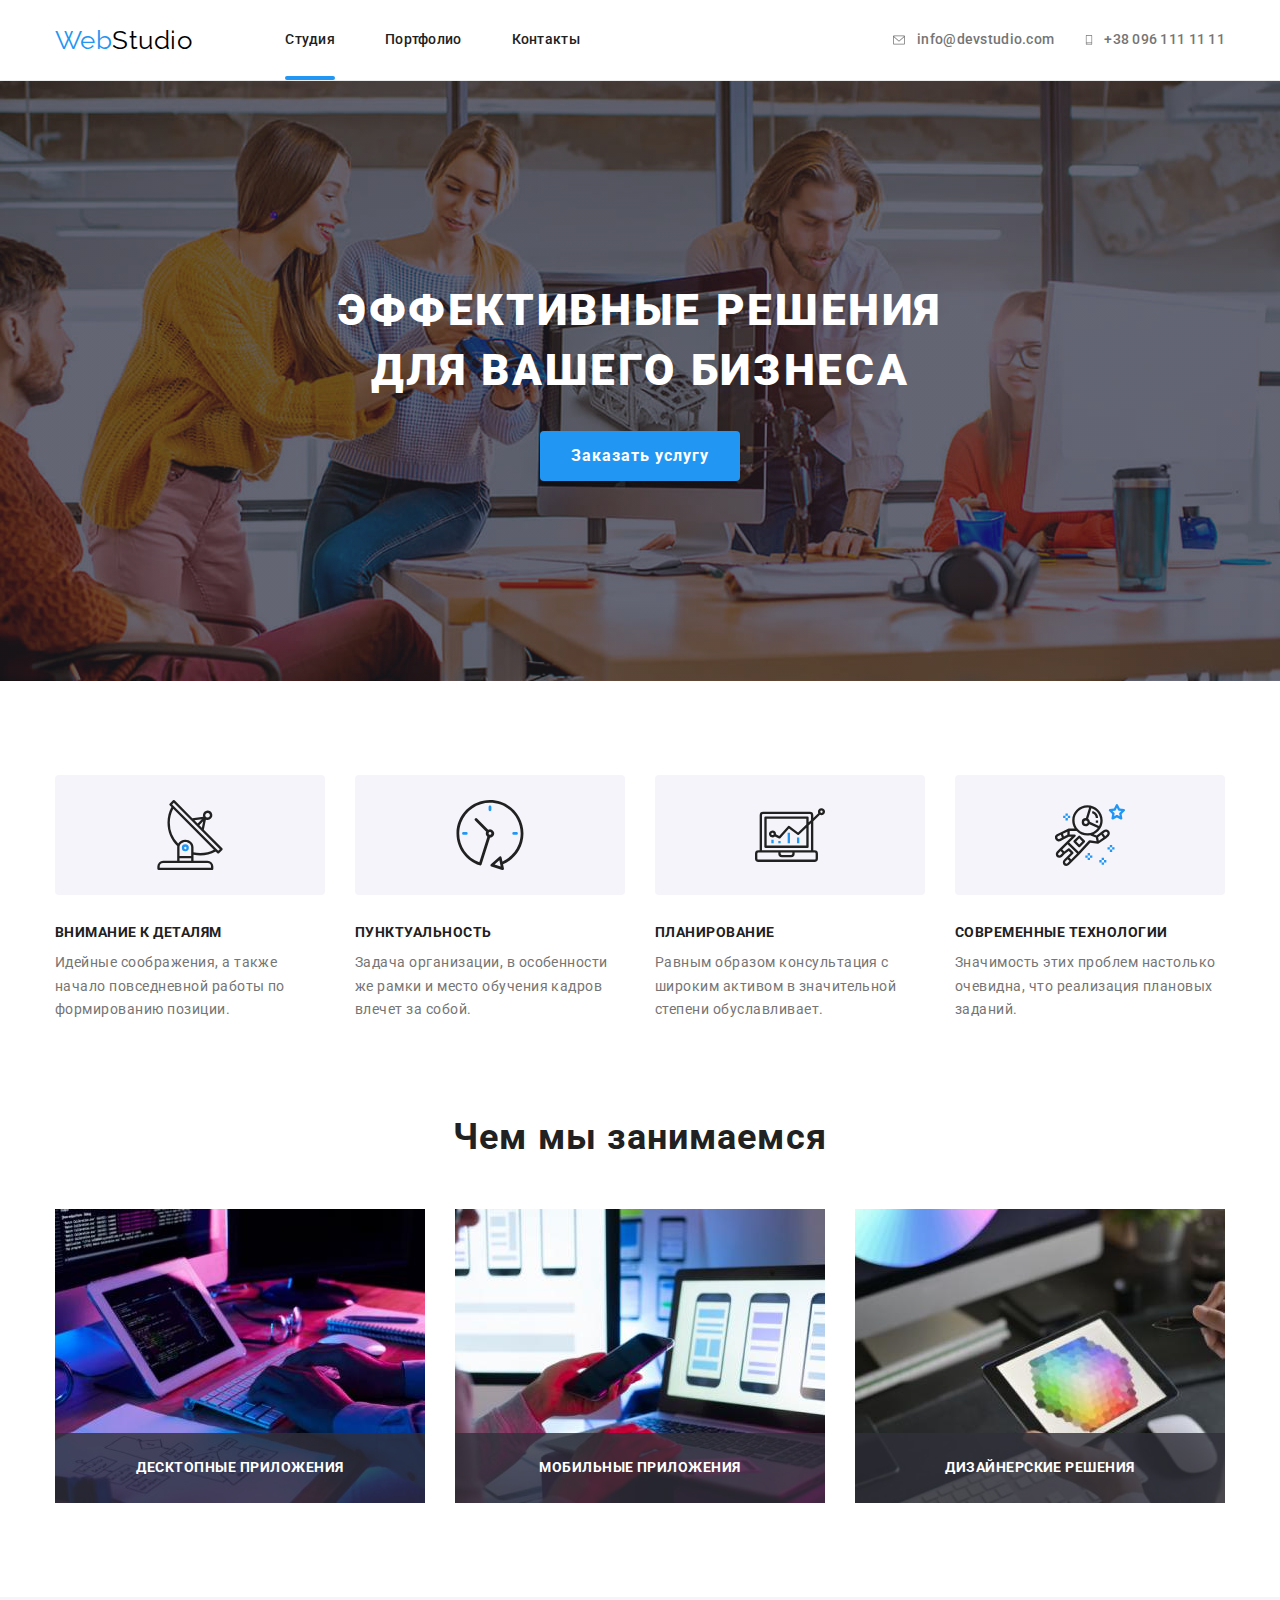
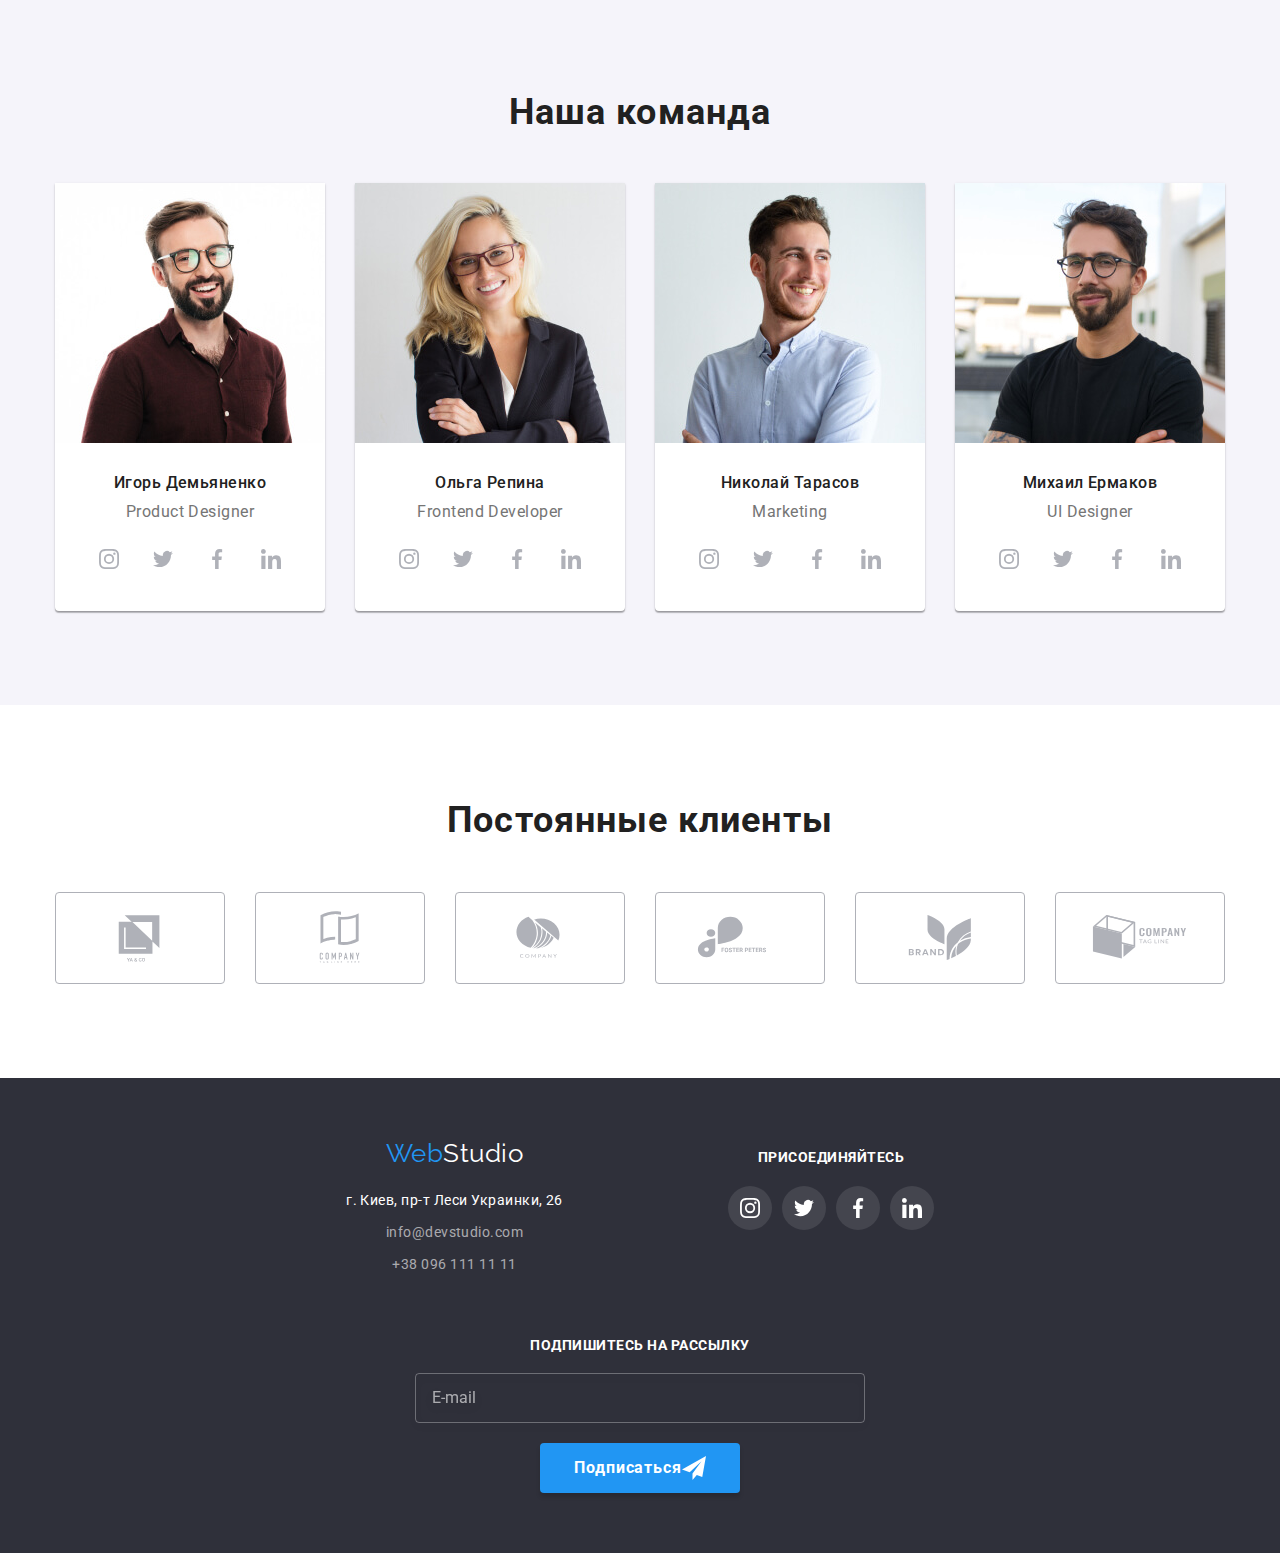
==== commit 28eb7a11: "footer tablet" ====
--- a/index.html
+++ b/index.html
@@ -351,39 +351,42 @@
   <!--Подвал-->
   <footer class="footer">
     <div class="container">
-      <div class="container-address">
-        <a lang="en" href="./index.html" class="logo link">Web<span class="logo__text--color-light">Studio</span></a>
-        <address class="address">
-          <p class="address__text">г. Киев, пр-т Леси Украинки, 26</p>
-          <ul class="address__list lists">
-            <li class="address__list__item"><a href="mailto:info@devstudio.com" lang="en"
-                class="address__list__link link">info@devstudio.com</a>
-            </li>
-            <li class="address__list__item"><a href="tel:+380961111111" class="address__list__link link">+38 096 111 11
-                11</a></li>
+      <div class="ff">
+        <div class="container-address">
+          <a lang="en" href="./index.html" class="logo link">Web<span class="logo__text--color-light">Studio</span></a>
+          <address class="address">
+            <p class="address__text">г. Киев, пр-т Леси Украинки, 26</p>
+            <ul class="address__list lists">
+              <li class="address__list__item"><a href="mailto:info@devstudio.com" lang="en"
+                  class="address__list__link link">info@devstudio.com</a>
+              </li>
+              <li class="address__list__item"><a href="tel:+380961111111" class="address__list__link link">+38 096 111
+                  11
+                  11</a></li>
+            </ul>
+          </address>
+        </div>
+        <div class="container-social">
+          <p class="footer-social-text">присоединяйтесь</p>
+          <ul class="footer-social-list lists">
+            <li class="footer-social-item"><a href="/" class="footer-social-link"><svg class="footer-social-icon"
+                  width="20px" height="20px">
+                  <use href="./images/icons.svg#icon-footer_instagram"></use>
+                </svg></a></li>
+            <li class="footer-social-item"><a href="/" class="footer-social-link"><svg class="footer-social-icon"
+                  width="20px" height="20px">
+                  <use href="./images/icons.svg#icon-footer_twitter"></use>
+                </svg></a></li>
+            <li class="footer-social-item"><a href="/" class="footer-social-link"><svg class="footer-social-icon"
+                  width="20px" height="20px">
+                  <use href="./images/icons.svg#icon-footer_facebook"></use>
+                </svg></a></li>
+            <li class="footer-social-item"><a href="/" class="footer-social-link"><svg class="footer-social-icon"
+                  width="20px" height="20px">
+                  <use href="./images/icons.svg#icon-footer_linkedin"></use>
+                </svg></a></li>
           </ul>
-        </address>
-      </div>
-      <div class="container-social">
-        <p class="footer-social-text">присоединяйтесь</p>
-        <ul class="footer-social-list lists">
-          <li class="footer-social-item"><a href="/" class="footer-social-link"><svg class="footer-social-icon"
-                width="20px" height="20px">
-                <use href="./images/icons.svg#icon-footer_instagram"></use>
-              </svg></a></li>
-          <li class="footer-social-item"><a href="/" class="footer-social-link"><svg class="footer-social-icon"
-                width="20px" height="20px">
-                <use href="./images/icons.svg#icon-footer_twitter"></use>
-              </svg></a></li>
-          <li class="footer-social-item"><a href="/" class="footer-social-link"><svg class="footer-social-icon"
-                width="20px" height="20px">
-                <use href="./images/icons.svg#icon-footer_facebook"></use>
-              </svg></a></li>
-          <li class="footer-social-item"><a href="/" class="footer-social-link"><svg class="footer-social-icon"
-                width="20px" height="20px">
-                <use href="./images/icons.svg#icon-footer_linkedin"></use>
-              </svg></a></li>
-        </ul>
+        </div>
       </div>
       <div class="container-footer-form">
         <form class="footer-form">
--- a/css/main.min.css
+++ b/css/main.min.css
@@ -1 +1 @@
-:root{--primary-text-color: #757575;--title-text-color: #212121;--accent-color: #2196f3;--white-color: #ffffff;--black-color: #000000;--bg-color: #ffffff;--modal-bg-color: #ffffff;--hero-bg-color: #2f303a;--section-second-color: #f5f4fa;--address-link-color: rgba(255, 255, 255, 0.6)}h1,h2,h3,h4,h5,h6,p{margin:0}ul{padding:0;margin:0}img{display:block;max-width:100%}body{font-family:"Roboto",sans-serif;letter-spacing:.03em;background-color:var(--bg-color);color:var(--primary-text-color)}.lists{list-style:none}.link{text-decoration:none}.visually-hidden{position:absolute;width:1px;height:1px;margin:-1px;border:0;padding:0;white-space:nowrap;clip-path:inset(100%);clip:rect(0 0 0 0);overflow:hidden;opacity:0}.container{width:100%;margin-left:auto;margin-right:auto;padding:0 15px}@media screen and (min-width: 480px){.container{max-width:480px}}@media screen and (min-width: 768px){.container{max-width:768px}}@media screen and (min-width: 1200px){.container{max-width:1200px}}.section{padding-top:60px;padding-bottom:60px}@media screen and (min-width: 1200px){.section{padding-top:94px;padding-bottom:94px}}.section--second-color{background-color:var(--section-second-color)}.logo{display:block;font-family:Raleway,sans-serif;font-size:24px;line-height:1.17;color:var(--accent-color)}@media screen and (min-width: 1200px){.logo{font-size:26px;line-height:1.19}}.logo__text--color-dark{color:var(--black-color)}.logo__text--color-light{color:var(--white-color)}.current{position:relative;color:var(--accent-color)}.current::after{content:"";position:absolute;bottom:0;left:0;width:100%;height:4px;background-color:var(--accent-color);border-radius:2px}.title{margin-bottom:30px;font-weight:700;font-size:28px;line-height:1.18;text-align:center;letter-spacing:.03em;color:var(--title-text-color)}@media screen and (min-width: 1200px){.title{margin-bottom:50px;font-size:36px}}.btn{display:flex;align-items:center;justify-content:center;height:50px;padding:0;margin:0 auto;min-width:200px;border-radius:4px;border-color:rgba(0,0,0,0);font-family:inherit;font-weight:700;font-size:16px;line-height:1.88;letter-spacing:.06em;background-color:var(--accent-color);color:var(--white-color);cursor:pointer;box-shadow:0px 4px 4px rgba(0,0,0,.15);transition:background-color 250ms cubic-bezier(0.4, 0, 0.2, 1)}.btn:hover,.btn:focus{background-color:#188ce8}.filter-btns{padding:6px 22px;border-radius:4px;border-color:rgba(0,0,0,0);font-family:Roboto,sans-serif;font-weight:500;font-size:16px;line-height:1.62;background-color:var(--section-second-color);color:var(--title-text-color);transition:background-color 250ms cubic-bezier(0.4, 0, 0.2, 1),box-shadow 250ms cubic-bezier(0.4, 0, 0.2, 1)}.filter-btns:hover,.filter-btns:focus{background-color:var(--accent-color);color:var(--white-color);box-shadow:0px 3px 1px rgba(0,0,0,.1),0px 1px 2px rgba(0,0,0,.08),0px 2px 2px rgba(0,0,0,.12);cursor:pointer}.backdrop{position:fixed;top:0;left:0;width:100%;height:100%;z-index:1;background-color:rgba(0,0,0,.2);transition:opacity 250ms cubic-bezier(0.4, 0, 0.2, 1),visibility 250ms cubic-bezier(0.4, 0, 0.2, 1)}.backdrop.is-hidden{visibility:hidden;opacity:0;pointer-events:none}.modal{position:absolute;top:50%;left:50%;transform:translate(-50%, -50%);padding:40px;background-color:var(--modal-bg-color);box-shadow:0px 1px 3px rgba(0,0,0,.12),0px 1px 1px rgba(0,0,0,.14),0px 2px 1px rgba(0,0,0,.2);border-radius:4px;transition:transform 250ms cubic-bezier(0.4, 0, 0.2, 1)}@media screen and (min-width: 480px){.modal{min-width:450px;min-height:609px}}@media screen and (min-width: 1200px){.modal{min-width:528px;min-height:581px}}.backdrop.is-hidden .modal{transform:translate(500px, 500px)}.close-button{position:absolute;top:8px;right:8px;display:flex;justify-content:center;align-items:center;width:30px;height:30px;border-radius:50%;background:#fff;border:1px solid rgba(0,0,0,.1);cursor:pointer;transition:fill 250ms cubic-bezier(0.4, 0, 0.2, 1)}.close-button:hover{fill:var(--accent-color)}.modal-title{margin-bottom:12px;font-weight:700;font-size:20px;line-height:1.5;text-align:center;color:var(--title-text-color)}@media screen and (min-width: 1200px){.modal-title{line-height:1.15}}.modal-field{margin-bottom:10px}.modal-field.comment{margin-bottom:20px}.modal-label{display:block;margin-bottom:4px;font-size:12px;line-height:1.17;letter-spacing:.01em}.input-field{position:relative}.modal-input{padding-left:42px;width:100%;height:40px;border:1px solid rgba(33,33,33,.2);border-radius:4px;background-color:rgba(0,0,0,0);outline:rgba(0,0,0,0);transition:border-color 250ms cubic-bezier(0.4, 0, 0.2, 1)}.modal-input:focus{border-color:var(--accent-color)}.input-icon{position:absolute;top:50%;left:12px;transform:translateY(-50%);transition:fill 250ms cubic-bezier(0.4, 0, 0.2, 1)}.modal-input:focus+.input-icon{fill:var(--accent-color)}.modal-textarea{padding:12px 16px;width:100%;height:120px;resize:none;border:1px solid rgba(33,33,33,.2);border-radius:4px;outline:rgba(0,0,0,0);transition:border-color 250ms cubic-bezier(0.4, 0, 0.2, 1)}.modal-textarea:focus{border-color:var(--accent-color)}.modal-textarea::placeholder{font-weight:400;font-size:12px;line-height:1.17;letter-spacing:.01em;color:rgba(117,117,117,.5)}.modal-field.checkbox{margin-bottom:30px}.check-text{display:flex;justify-content:center;align-items:center;font-size:12px;line-height:1.17}@media screen and (min-width: 480px){.check-text{min-width:384px}}@media screen and (min-width: 1200px){.check-text{font-size:14px;line-height:1.71}}.check-text a{color:var(--accent-color)}.check-text span{position:relative;margin-right:8px}.icon-check{display:block;transition:opacity 250ms cubic-bezier(0.4, 0, 0.2, 1)}.input-check:checked+.check-text .icon-check{opacity:0}.icon-checked{display:block;position:absolute;top:0;left:0;opacity:0;transition:opacity 250ms cubic-bezier(0.4, 0, 0.2, 1)}.input-check:checked+.check-text .icon-checked{opacity:1}.header{border-bottom:1px solid #ececec}@media screen and (max-width: 767px){.header{padding-top:10px;padding-bottom:10px}}.nav{display:flex;align-items:center}.site-nav{display:none}@media screen and (min-width: 768px){.site-nav{display:flex;margin-left:88px}}@media screen and (min-width: 1200px){.site-nav{margin-left:93px}}.site-nav__item+.site-nav__item{margin-left:50px}.site-nav__link{display:block;padding-top:32px;padding-bottom:32px;font-weight:500;font-size:14px;line-height:1.14;letter-spacing:.02em;color:var(--title-text-color);transition:color 250ms cubic-bezier(0.4, 0, 0.2, 1)}.site-nav__link:hover,.site-nav__link:focus{color:var(--accent-color)}.auth-nav{display:none}@media screen and (min-width: 768px){.auth-nav{display:flex;flex-direction:column;margin-left:auto}}@media screen and (min-width: 1200px){.auth-nav{flex-direction:row}}.auth-nav__link{display:flex;align-items:center;font-weight:500;font-size:12px;line-height:1.17;letter-spacing:.02em;color:var(--primary-text-color);transition:color 250ms cubic-bezier(0.4, 0, 0.2, 1)}.auth-nav__link:hover,.auth-nav__link:focus{color:var(--accent-color)}@media screen and (min-width: 1200px){.auth-nav__link{padding-top:32px;padding-bottom:32px;font-size:14px;line-height:1.14}}.auth-nav__item+.auth-nav__item{margin-top:10px}@media screen and (min-width: 1200px){.auth-nav__item+.auth-nav__item{margin-top:0;margin-left:30px}}.auth-nav__icon{fill:currentColor;margin-right:8px}@media screen and (min-width: 1200px){.auth-nav__icon{margin-right:10px}}.menu-open-btn{display:block;margin-left:auto;outline:rgba(0,0,0,0);background-color:rgba(0,0,0,0);border-color:rgba(0,0,0,0);transition:fill 250ms cubic-bezier(0.4, 0, 0.2, 1)}.menu-open-btn:hover,.menu-open-btn:focus{fill:var(--accent-color)}@media screen and (min-width: 768px){.menu-open-btn{display:none}}@media screen and (max-width: 767px){.mob-menu{position:fixed;top:0;left:0;width:100vw;height:100vh;padding:48px 40px;background-color:#fff}}@media screen and (min-width: 768px){.mob-menu{display:none}}.is-hidden{visibility:hidden;opacity:0;pointer-events:none}.menu-close-btn{position:absolute;top:10px;right:15px;outline:rgba(0,0,0,0);background-color:rgba(0,0,0,0);border-color:rgba(0,0,0,0);transition:fill 250ms cubic-bezier(0.4, 0, 0.2, 1)}.menu-close-btn:hover,.menu-close-btn:focus{fill:var(--accent-color)}.mob-menu__item+.mob-menu__item{margin-top:32px}.mob-menu__link{font-weight:500;font-size:40px;line-height:1.17;letter-spacing:.02em;color:#212121;transition:color 250ms cubic-bezier(0.4, 0, 0.2, 1)}.mob-menu__link:hover,.mob-menu__link:focus{color:#2196f3}.mob-menu__link-current{color:var(--accent-color)}.mob-connect{margin-top:302px}.mob-connect__item+.mob-connect__item{margin-top:32px}.mob-connect__tel{font-weight:500;font-size:34px;line-height:1.17;letter-spacing:.02em;color:var(--accent-color)}.mob-connect__mail{color:inherit;font-weight:500;font-size:24px;line-height:1.17;letter-spacing:.02em}.mob-social{display:flex;flex-wrap:wrap;margin-top:64px}.mob-social__item+.mob-social__item{margin-left:10px}.mob-social__item:not(:last-child):after{content:"";margin-left:10px;border-right:1px solid rgba(33,33,33,.2)}.mob-social__link{font-weight:500;font-size:18px;line-height:1.22;letter-spacing:.02em;color:#2196f3}.hero-overlay{margin-left:auto;margin-right:auto;padding-top:118px;padding-bottom:118px;max-width:480px;background-color:var(--hero-bg-color);background-image:linear-gradient(to right, rgba(47, 48, 58, 0.4), rgba(47, 48, 58, 0.4)),url("../images/mobile/hero.jpg");background-position:center;background-size:cover}@media(min-device-pixel-ratio: 2),(min-resolution: 192dpi),(min-resolution: 2dppx){.hero-overlay{background-image:linear-gradient(to right, rgba(47, 48, 58, 0.4), rgba(47, 48, 58, 0.4)),url("../images/mobile/hero2x.jpg")}}@media screen and (min-width: 768px){.hero-overlay{max-width:768px;background-image:linear-gradient(to right, rgba(47, 48, 58, 0.4), rgba(47, 48, 58, 0.4)),url("../images/tablet/hero-tablet.jpg")}}@media screen and (min-width: 768px)and (min-device-pixel-ratio: 2),screen and (min-width: 768px)and (min-resolution: 192dpi),screen and (min-width: 768px)and (min-resolution: 2dppx){.hero-overlay{background-image:linear-gradient(to right, rgba(47, 48, 58, 0.4), rgba(47, 48, 58, 0.4)),url("../images/tablet/hero-tablet2x.jpg")}}@media screen and (min-width: 1200px){.hero-overlay{padding-top:200px;padding-bottom:200px;max-width:1600px;background-image:linear-gradient(to right, rgba(47, 48, 58, 0.4), rgba(47, 48, 58, 0.4)),url("../images/desktop/hero-desktop.jpg")}}@media screen and (min-width: 1200px)and (min-device-pixel-ratio: 2),screen and (min-width: 1200px)and (min-resolution: 192dpi),screen and (min-width: 1200px)and (min-resolution: 2dppx){.hero-overlay{background-image:linear-gradient(to right, rgba(47, 48, 58, 0.4), rgba(47, 48, 58, 0.4)),url("../images/desktop/hero-desktop2x.jpg")}}.hero-title{margin-bottom:30px;font-weight:900;font-size:26px;line-height:1.62;text-align:center;letter-spacing:.06em;text-transform:uppercase;text-align:center;color:var(--white-color)}@media screen and (min-width: 768px){.hero-title{max-width:360px;margin-left:auto;margin-right:auto}}@media screen and (min-width: 1200px){.hero-title{max-width:696px;font-size:44px;line-height:1.36}}@media screen and (min-width: 1200px){.section.features{padding-bottom:0}}.features-list{display:flex;flex-wrap:wrap;gap:30px}.features-list__item{width:100%}@media screen and (min-width: 768px){.features-list__item{width:calc((100% - 30px)/2)}}@media screen and (min-width: 1200px){.features-list__item{width:calc((100% - 90px)/4)}}.features-list__icon{display:flex;justify-content:center;align-items:center;margin-bottom:30px;height:120px;background-color:var(--section-second-color);border-radius:4px}@media screen and (min-width: 480px){.features-list__icon{max-width:450px}}.features-list__title{margin-bottom:10px;font-weight:700;font-size:14px;line-height:1.14;text-align:center;text-transform:uppercase;color:var(--title-text-color)}@media screen and (min-width: 768px){.features-list__title{text-align:left}}.features-list__text{font-size:14px;line-height:1.71}@media screen and (max-width: 1199px){.section.about{display:none}}.about-list{display:flex;justify-content:space-between}.about-list__item{position:relative}.about-list__overlay{position:absolute;bottom:0;width:100%;height:70px;display:flex;justify-content:center;align-items:center;font-weight:700;font-size:14px;line-height:1.14;text-transform:uppercase;color:var(--white-color);background-color:rgba(47,48,58,.8)}.team-list{display:flex;flex-wrap:wrap;justify-content:center;align-content:center;gap:30px}.team-list__item{width:100%;background-color:var(--bg-color);box-shadow:0px 1px 3px rgba(0,0,0,.12),0px 1px 1px rgba(0,0,0,.14),0px 2px 1px rgba(0,0,0,.2);border-radius:0px 0px 4px 4px}@media screen and (min-width: 768px){.team-list__item{width:calc((100% - 30px)/2)}}@media screen and (min-width: 1200px){.team-list__item{width:calc((100% - 90px)/4)}}.team-list__card{padding-top:30px;padding-bottom:24px}@media screen and (min-width: 1200px){.team-list__card{padding-bottom:30px}}.team-list__title{padding-bottom:10px;font-weight:500;font-size:16px;line-height:1.19;text-align:center;color:var(--title-text-color)}.team-list__text{font-size:16px;line-height:1.19;text-align:center}.social-list{display:flex;margin-top:16px;justify-content:center}.social-list__item{width:44px;height:44px}.social-list__item+.social-list__item{margin-left:10px}.social-list__link{width:100%;height:100%;background-color:var(--white-color);display:flex;align-items:center;justify-content:center;border-radius:50%;transition:background-color 250ms cubic-bezier(0.4, 0, 0.2, 1)}.social-list__link:hover,.social-list__link:focus{background-color:var(--accent-color)}.social-list__icon{fill:#afb1b8;transition:fill 250ms cubic-bezier(0.4, 0, 0.2, 1)}.social-list__link:hover .social-list__icon,.social-list__link:focus .social-list__icon{fill:var(--white-color)}.clients{display:flex;flex-wrap:wrap;justify-content:center;align-content:center;gap:30px}.clients__item{width:calc((100% - 30px)/2);height:92px}@media screen and (min-width: 768px){.clients__item{width:calc((100% - 60px)/3)}}@media screen and (min-width: 1200px){.clients__item{width:calc((100% - 150px)/6)}}.clients__link{width:100%;height:100%;display:flex;justify-content:center;align-items:center;border:1px solid #afb1b8;border-radius:4px;transition:border 250ms cubic-bezier(0.4, 0, 0.2, 1)}.clients__link:hover,.clients__link:focus{border:1px solid var(--accent-color)}.clients__icon{fill:#afb1b8;transition:fill 250ms cubic-bezier(0.4, 0, 0.2, 1)}.clients__link:hover .clients__icon,.clients__link:focus .clients__icon{fill:var(--accent-color)}.footer{padding-top:60px;padding-bottom:60px;background-color:var(--hero-bg-color)}.container-address{text-align:center}.address{margin-top:20px}.address__text{font-size:14px;font-style:normal;line-height:1.71;color:#fff}.address__list,.address__list__item+.address__list__item{margin-top:8px}.address__list__link{font-style:normal;font-size:14px;line-height:1.71;color:var(--address-link-color)}.container-social{margin-top:60px}.footer-social-text{margin-bottom:20px;font-weight:700;font-size:14px;line-height:1.14;text-align:center;text-transform:uppercase;color:#fff}.footer-social-list{display:flex;justify-content:center}.footer-social-item{width:44px;height:44px}.footer-social-item+.footer-social-item{margin-left:10px}.footer-social-link{width:100%;height:100%;display:flex;justify-content:center;align-items:center;background-color:rgba(255,255,255,.1);border-radius:50%;transition:background-color 250ms cubic-bezier(0.4, 0, 0.2, 1)}.footer-social-link:hover,.footer-social-link:focus{background-color:var(--accent-color)}.footer-social-icon{fill:var(--white-color)}.container-footer-form{margin-top:60px}.footer-form-text{display:block;margin-bottom:20px;font-weight:700;font-size:14px;line-height:16px;text-transform:uppercase;text-align:center;color:#fff}.footer-form-input{width:100%;height:50px;margin-bottom:20px;padding-left:16px;background-color:rgba(0,0,0,0);border:1px solid rgba(255,255,255,.3);filter:drop-shadow(0px 4px 4px rgba(0, 0, 0, 0.15));border-radius:4px}.footer-form-input::placeholder{font-size:16px;line-height:1.25;color:rgba(255,255,255,.6)}.filter{display:flex;flex-wrap:wrap;margin-bottom:40px}@media screen and (min-width: 768px){.filter{justify-content:center;margin-bottom:30px}}@media screen and (min-width: 1200px){.filter{flex-wrap:nowrap;justify-content:center;margin-bottom:50px}}.filter_item{margin-right:8px}@media screen and (max-width: 767px){.filter_item{margin-bottom:15px}}.filter_item:last-child{margin-right:0}.cards{display:flex;flex-wrap:wrap}@media screen and (min-width: 768px){.cards{margin-left:-30px;margin-bottom:-30px}}.card-box{padding:20px 24px;border:1px solid #eee;border-top:none}@media screen and (min-width: 768px)and (max-width: 1199px){.card-box-first{padding:20px 24px 56px}}.card-box__tittle{margin-bottom:4px;font-weight:700;font-size:18px;line-height:2;letter-spacing:.06em;color:var(--title-text-color)}.card-box__text{font-size:16px;line-height:1.88}.cards__item{max-width:450;transition:box-shadow 250ms cubic-bezier(0.4, 0, 0.2, 1)}.cards__item:hover{box-shadow:0px 1px 1px rgba(0,0,0,.12),0px 4px 4px rgba(0,0,0,.06),1px 4px 6px rgba(0,0,0,.16);cursor:pointer}@media screen and (min-width: 768px){.cards__item{max-width:354px;margin-left:30px;margin-top:30px}}@media screen and (min-width: 1200px){.cards__item{max-width:370px}}@media screen and (max-width: 767px){.cards__item+.cards__item{margin-top:30px}}.cards__image{position:relative;overflow:hidden}.cards__overlay{position:absolute;top:0;left:0;width:100%;height:100%;padding:77px 24px;font-size:18px;line-height:1.56;color:var(--white-color);background-color:rgba(33,150,243,.9);transform:translateY(100%);transition:transform 250ms cubic-bezier(0.4, 0, 0.2, 1)}@media screen and (min-width: 768px){.cards__overlay{padding:49px 24px 77px}}@media screen and (min-width: 1200px){.cards__overlay{padding:63px 24px}}.cards__item:hover .cards__overlay{transform:translateY(0)}/*# sourceMappingURL=main.min.css.map */+:root{--primary-text-color: #757575;--title-text-color: #212121;--accent-color: #2196f3;--white-color: #ffffff;--black-color: #000000;--bg-color: #ffffff;--modal-bg-color: #ffffff;--hero-bg-color: #2f303a;--section-second-color: #f5f4fa;--address-link-color: rgba(255, 255, 255, 0.6)}h1,h2,h3,h4,h5,h6,p{margin:0}ul{padding:0;margin:0}img{display:block;max-width:100%}body{font-family:"Roboto",sans-serif;letter-spacing:.03em;background-color:var(--bg-color);color:var(--primary-text-color)}.lists{list-style:none}.link{text-decoration:none}.visually-hidden{position:absolute;width:1px;height:1px;margin:-1px;border:0;padding:0;white-space:nowrap;clip-path:inset(100%);clip:rect(0 0 0 0);overflow:hidden;opacity:0}.container{width:100%;margin-left:auto;margin-right:auto;padding:0 15px}@media screen and (min-width: 480px){.container{max-width:480px}}@media screen and (min-width: 768px){.container{max-width:768px}}@media screen and (min-width: 1200px){.container{max-width:1200px}}.section{padding-top:60px;padding-bottom:60px}@media screen and (min-width: 1200px){.section{padding-top:94px;padding-bottom:94px}}.section--second-color{background-color:var(--section-second-color)}.logo{display:block;font-family:Raleway,sans-serif;font-size:24px;line-height:1.17;color:var(--accent-color)}@media screen and (min-width: 1200px){.logo{font-size:26px;line-height:1.19}}.logo__text--color-dark{color:var(--black-color)}.logo__text--color-light{color:var(--white-color)}.current{position:relative;color:var(--accent-color)}.current::after{content:"";position:absolute;bottom:0;left:0;width:100%;height:4px;background-color:var(--accent-color);border-radius:2px}.title{margin-bottom:30px;font-weight:700;font-size:28px;line-height:1.18;text-align:center;letter-spacing:.03em;color:var(--title-text-color)}@media screen and (min-width: 1200px){.title{margin-bottom:50px;font-size:36px}}.btn{display:flex;align-items:center;justify-content:center;height:50px;padding:0;margin:0 auto;min-width:200px;border-radius:4px;border-color:rgba(0,0,0,0);font-family:inherit;font-weight:700;font-size:16px;line-height:1.88;letter-spacing:.06em;background-color:var(--accent-color);color:var(--white-color);cursor:pointer;box-shadow:0px 4px 4px rgba(0,0,0,.15);transition:background-color 250ms cubic-bezier(0.4, 0, 0.2, 1)}.btn:hover,.btn:focus{background-color:#188ce8}.filter-btns{padding:6px 22px;border-radius:4px;border-color:rgba(0,0,0,0);font-family:Roboto,sans-serif;font-weight:500;font-size:16px;line-height:1.62;background-color:var(--section-second-color);color:var(--title-text-color);transition:background-color 250ms cubic-bezier(0.4, 0, 0.2, 1),box-shadow 250ms cubic-bezier(0.4, 0, 0.2, 1)}.filter-btns:hover,.filter-btns:focus{background-color:var(--accent-color);color:var(--white-color);box-shadow:0px 3px 1px rgba(0,0,0,.1),0px 1px 2px rgba(0,0,0,.08),0px 2px 2px rgba(0,0,0,.12);cursor:pointer}.backdrop{position:fixed;top:0;left:0;width:100%;height:100%;z-index:1;background-color:rgba(0,0,0,.2);transition:opacity 250ms cubic-bezier(0.4, 0, 0.2, 1),visibility 250ms cubic-bezier(0.4, 0, 0.2, 1)}.backdrop.is-hidden{visibility:hidden;opacity:0;pointer-events:none}.modal{position:absolute;top:50%;left:50%;transform:translate(-50%, -50%);padding:40px;background-color:var(--modal-bg-color);box-shadow:0px 1px 3px rgba(0,0,0,.12),0px 1px 1px rgba(0,0,0,.14),0px 2px 1px rgba(0,0,0,.2);border-radius:4px;transition:transform 250ms cubic-bezier(0.4, 0, 0.2, 1)}@media screen and (min-width: 480px){.modal{min-width:450px;min-height:609px}}@media screen and (min-width: 1200px){.modal{min-width:528px;min-height:581px}}.backdrop.is-hidden .modal{transform:translate(500px, 500px)}.close-button{position:absolute;top:8px;right:8px;display:flex;justify-content:center;align-items:center;width:30px;height:30px;border-radius:50%;background:#fff;border:1px solid rgba(0,0,0,.1);cursor:pointer;transition:fill 250ms cubic-bezier(0.4, 0, 0.2, 1)}.close-button:hover{fill:var(--accent-color)}.modal-title{margin-bottom:12px;font-weight:700;font-size:20px;line-height:1.5;text-align:center;color:var(--title-text-color)}@media screen and (min-width: 1200px){.modal-title{line-height:1.15}}.modal-field{margin-bottom:10px}.modal-field.comment{margin-bottom:20px}.modal-label{display:block;margin-bottom:4px;font-size:12px;line-height:1.17;letter-spacing:.01em}.input-field{position:relative}.modal-input{padding-left:42px;width:100%;height:40px;border:1px solid rgba(33,33,33,.2);border-radius:4px;background-color:rgba(0,0,0,0);outline:rgba(0,0,0,0);transition:border-color 250ms cubic-bezier(0.4, 0, 0.2, 1)}.modal-input:focus{border-color:var(--accent-color)}.input-icon{position:absolute;top:50%;left:12px;transform:translateY(-50%);transition:fill 250ms cubic-bezier(0.4, 0, 0.2, 1)}.modal-input:focus+.input-icon{fill:var(--accent-color)}.modal-textarea{padding:12px 16px;width:100%;height:120px;resize:none;border:1px solid rgba(33,33,33,.2);border-radius:4px;outline:rgba(0,0,0,0);transition:border-color 250ms cubic-bezier(0.4, 0, 0.2, 1)}.modal-textarea:focus{border-color:var(--accent-color)}.modal-textarea::placeholder{font-weight:400;font-size:12px;line-height:1.17;letter-spacing:.01em;color:rgba(117,117,117,.5)}.modal-field.checkbox{margin-bottom:30px}.check-text{display:flex;justify-content:center;align-items:center;font-size:12px;line-height:1.17}@media screen and (min-width: 480px){.check-text{min-width:384px}}@media screen and (min-width: 1200px){.check-text{font-size:14px;line-height:1.71}}.check-text a{color:var(--accent-color)}.check-text span{position:relative;margin-right:8px}.icon-check{display:block;transition:opacity 250ms cubic-bezier(0.4, 0, 0.2, 1)}.input-check:checked+.check-text .icon-check{opacity:0}.icon-checked{display:block;position:absolute;top:0;left:0;opacity:0;transition:opacity 250ms cubic-bezier(0.4, 0, 0.2, 1)}.input-check:checked+.check-text .icon-checked{opacity:1}.header{border-bottom:1px solid #ececec}@media screen and (max-width: 767px){.header{padding-top:10px;padding-bottom:10px}}.nav{display:flex;align-items:center}.site-nav{display:none}@media screen and (min-width: 768px){.site-nav{display:flex;margin-left:88px}}@media screen and (min-width: 1200px){.site-nav{margin-left:93px}}.site-nav__item+.site-nav__item{margin-left:50px}.site-nav__link{display:block;padding-top:32px;padding-bottom:32px;font-weight:500;font-size:14px;line-height:1.14;letter-spacing:.02em;color:var(--title-text-color);transition:color 250ms cubic-bezier(0.4, 0, 0.2, 1)}.site-nav__link:hover,.site-nav__link:focus{color:var(--accent-color)}.auth-nav{display:none}@media screen and (min-width: 768px){.auth-nav{display:flex;flex-direction:column;margin-left:auto}}@media screen and (min-width: 1200px){.auth-nav{flex-direction:row}}.auth-nav__link{display:flex;align-items:center;font-weight:500;font-size:12px;line-height:1.17;letter-spacing:.02em;color:var(--primary-text-color);transition:color 250ms cubic-bezier(0.4, 0, 0.2, 1)}.auth-nav__link:hover,.auth-nav__link:focus{color:var(--accent-color)}@media screen and (min-width: 1200px){.auth-nav__link{padding-top:32px;padding-bottom:32px;font-size:14px;line-height:1.14}}.auth-nav__item+.auth-nav__item{margin-top:10px}@media screen and (min-width: 1200px){.auth-nav__item+.auth-nav__item{margin-top:0;margin-left:30px}}.auth-nav__icon{fill:currentColor;margin-right:8px}@media screen and (min-width: 1200px){.auth-nav__icon{margin-right:10px}}.menu-open-btn{display:block;margin-left:auto;outline:rgba(0,0,0,0);background-color:rgba(0,0,0,0);border-color:rgba(0,0,0,0);transition:fill 250ms cubic-bezier(0.4, 0, 0.2, 1)}.menu-open-btn:hover,.menu-open-btn:focus{fill:var(--accent-color)}@media screen and (min-width: 768px){.menu-open-btn{display:none}}@media screen and (max-width: 767px){.mob-menu{position:fixed;top:0;left:0;width:100vw;height:100vh;padding:48px 40px;background-color:#fff}}@media screen and (min-width: 768px){.mob-menu{display:none}}.is-hidden{visibility:hidden;opacity:0;pointer-events:none}.menu-close-btn{position:absolute;top:10px;right:15px;outline:rgba(0,0,0,0);background-color:rgba(0,0,0,0);border-color:rgba(0,0,0,0);transition:fill 250ms cubic-bezier(0.4, 0, 0.2, 1)}.menu-close-btn:hover,.menu-close-btn:focus{fill:var(--accent-color)}.mob-menu__item+.mob-menu__item{margin-top:32px}.mob-menu__link{font-weight:500;font-size:40px;line-height:1.17;letter-spacing:.02em;color:#212121;transition:color 250ms cubic-bezier(0.4, 0, 0.2, 1)}.mob-menu__link:hover,.mob-menu__link:focus{color:#2196f3}.mob-menu__link-current{color:var(--accent-color)}.mob-connect{margin-top:302px}.mob-connect__item+.mob-connect__item{margin-top:32px}.mob-connect__tel{font-weight:500;font-size:34px;line-height:1.17;letter-spacing:.02em;color:var(--accent-color)}.mob-connect__mail{color:inherit;font-weight:500;font-size:24px;line-height:1.17;letter-spacing:.02em}.mob-social{display:flex;flex-wrap:wrap;margin-top:64px}.mob-social__item+.mob-social__item{margin-left:10px}.mob-social__item:not(:last-child):after{content:"";margin-left:10px;border-right:1px solid rgba(33,33,33,.2)}.mob-social__link{font-weight:500;font-size:18px;line-height:1.22;letter-spacing:.02em;color:#2196f3}.hero-overlay{margin-left:auto;margin-right:auto;padding-top:118px;padding-bottom:118px;max-width:480px;background-color:var(--hero-bg-color);background-image:linear-gradient(to right, rgba(47, 48, 58, 0.4), rgba(47, 48, 58, 0.4)),url("../images/mobile/hero.jpg");background-position:center;background-size:cover}@media(min-device-pixel-ratio: 2),(min-resolution: 192dpi),(min-resolution: 2dppx){.hero-overlay{background-image:linear-gradient(to right, rgba(47, 48, 58, 0.4), rgba(47, 48, 58, 0.4)),url("../images/mobile/hero2x.jpg")}}@media screen and (min-width: 768px){.hero-overlay{max-width:768px;background-image:linear-gradient(to right, rgba(47, 48, 58, 0.4), rgba(47, 48, 58, 0.4)),url("../images/tablet/hero-tablet.jpg")}}@media screen and (min-width: 768px)and (min-device-pixel-ratio: 2),screen and (min-width: 768px)and (min-resolution: 192dpi),screen and (min-width: 768px)and (min-resolution: 2dppx){.hero-overlay{background-image:linear-gradient(to right, rgba(47, 48, 58, 0.4), rgba(47, 48, 58, 0.4)),url("../images/tablet/hero-tablet2x.jpg")}}@media screen and (min-width: 1200px){.hero-overlay{padding-top:200px;padding-bottom:200px;max-width:1600px;background-image:linear-gradient(to right, rgba(47, 48, 58, 0.4), rgba(47, 48, 58, 0.4)),url("../images/desktop/hero-desktop.jpg")}}@media screen and (min-width: 1200px)and (min-device-pixel-ratio: 2),screen and (min-width: 1200px)and (min-resolution: 192dpi),screen and (min-width: 1200px)and (min-resolution: 2dppx){.hero-overlay{background-image:linear-gradient(to right, rgba(47, 48, 58, 0.4), rgba(47, 48, 58, 0.4)),url("../images/desktop/hero-desktop2x.jpg")}}.hero-title{margin-bottom:30px;font-weight:900;font-size:26px;line-height:1.62;text-align:center;letter-spacing:.06em;text-transform:uppercase;text-align:center;color:var(--white-color)}@media screen and (min-width: 768px){.hero-title{max-width:360px;margin-left:auto;margin-right:auto}}@media screen and (min-width: 1200px){.hero-title{max-width:696px;font-size:44px;line-height:1.36}}@media screen and (min-width: 1200px){.section.features{padding-bottom:0}}.features-list{display:flex;flex-wrap:wrap;gap:30px}.features-list__item{width:100%}@media screen and (min-width: 768px){.features-list__item{width:calc((100% - 30px)/2)}}@media screen and (min-width: 1200px){.features-list__item{width:calc((100% - 90px)/4)}}.features-list__icon{display:flex;justify-content:center;align-items:center;margin-bottom:30px;height:120px;background-color:var(--section-second-color);border-radius:4px}@media screen and (min-width: 480px){.features-list__icon{max-width:450px}}.features-list__title{margin-bottom:10px;font-weight:700;font-size:14px;line-height:1.14;text-align:center;text-transform:uppercase;color:var(--title-text-color)}@media screen and (min-width: 768px){.features-list__title{text-align:left}}.features-list__text{font-size:14px;line-height:1.71}@media screen and (max-width: 1199px){.section.about{display:none}}.about-list{display:flex;justify-content:space-between}.about-list__item{position:relative}.about-list__overlay{position:absolute;bottom:0;width:100%;height:70px;display:flex;justify-content:center;align-items:center;font-weight:700;font-size:14px;line-height:1.14;text-transform:uppercase;color:var(--white-color);background-color:rgba(47,48,58,.8)}.team-list{display:flex;flex-wrap:wrap;justify-content:center;align-content:center;gap:30px}.team-list__item{width:100%;background-color:var(--bg-color);box-shadow:0px 1px 3px rgba(0,0,0,.12),0px 1px 1px rgba(0,0,0,.14),0px 2px 1px rgba(0,0,0,.2);border-radius:0px 0px 4px 4px}@media screen and (min-width: 768px){.team-list__item{width:calc((100% - 30px)/2)}}@media screen and (min-width: 1200px){.team-list__item{width:calc((100% - 90px)/4)}}.team-list__card{padding-top:30px;padding-bottom:24px}@media screen and (min-width: 1200px){.team-list__card{padding-bottom:30px}}.team-list__title{padding-bottom:10px;font-weight:500;font-size:16px;line-height:1.19;text-align:center;color:var(--title-text-color)}.team-list__text{font-size:16px;line-height:1.19;text-align:center}.social-list{display:flex;margin-top:16px;justify-content:center}.social-list__item{width:44px;height:44px}.social-list__item+.social-list__item{margin-left:10px}.social-list__link{width:100%;height:100%;background-color:var(--white-color);display:flex;align-items:center;justify-content:center;border-radius:50%;transition:background-color 250ms cubic-bezier(0.4, 0, 0.2, 1)}.social-list__link:hover,.social-list__link:focus{background-color:var(--accent-color)}.social-list__icon{fill:#afb1b8;transition:fill 250ms cubic-bezier(0.4, 0, 0.2, 1)}.social-list__link:hover .social-list__icon,.social-list__link:focus .social-list__icon{fill:var(--white-color)}.clients{display:flex;flex-wrap:wrap;justify-content:center;align-content:center;gap:30px}.clients__item{width:calc((100% - 30px)/2);height:92px}@media screen and (min-width: 768px){.clients__item{width:calc((100% - 60px)/3)}}@media screen and (min-width: 1200px){.clients__item{width:calc((100% - 150px)/6)}}.clients__link{width:100%;height:100%;display:flex;justify-content:center;align-items:center;border:1px solid #afb1b8;border-radius:4px;transition:border 250ms cubic-bezier(0.4, 0, 0.2, 1)}.clients__link:hover,.clients__link:focus{border:1px solid var(--accent-color)}.clients__icon{fill:#afb1b8;transition:fill 250ms cubic-bezier(0.4, 0, 0.2, 1)}.clients__link:hover .clients__icon,.clients__link:focus .clients__icon{fill:var(--accent-color)}.footer{padding-top:60px;padding-bottom:60px;background-color:var(--hero-bg-color)}.ff{display:flex;justify-content:center;align-items:baseline}.container-address{text-align:center}.address{margin-top:20px}.address__text{font-size:14px;font-style:normal;line-height:1.71;color:#fff}.address__list,.address__list__item+.address__list__item{margin-top:8px}.address__list__link{font-style:normal;font-size:14px;line-height:1.71;color:var(--address-link-color)}.container-social{margin-top:60px}@media screen and (min-width: 768px){.container-social{margin-top:0;margin-left:165px}}.footer-social-text{margin-bottom:20px;font-weight:700;font-size:14px;line-height:1.14;text-align:center;text-transform:uppercase;color:#fff}.footer-social-list{display:flex;justify-content:center}.footer-social-item{width:44px;height:44px}.footer-social-item+.footer-social-item{margin-left:10px}.footer-social-link{width:100%;height:100%;display:flex;justify-content:center;align-items:center;background-color:rgba(255,255,255,.1);border-radius:50%;transition:background-color 250ms cubic-bezier(0.4, 0, 0.2, 1)}.footer-social-link:hover,.footer-social-link:focus{background-color:var(--accent-color)}.footer-social-icon{fill:var(--white-color)}.container-footer-form{margin-top:60px}.footer-form-text{display:block;margin-bottom:20px;font-weight:700;font-size:14px;line-height:16px;text-transform:uppercase;text-align:center;color:#fff}.footer-form-input{width:100%;height:50px;margin-bottom:20px;padding-left:16px;color:rgba(255,255,255,.6);background-color:rgba(0,0,0,0);border:1px solid rgba(255,255,255,.3);filter:drop-shadow(0px 4px 4px rgba(0, 0, 0, 0.15));border-radius:4px}.footer-form-input::placeholder{font-size:16px;line-height:1.25;color:rgba(255,255,255,.6)}@media screen and (min-width: 768px){.footer-form-input{display:block;width:450px;margin-left:auto;margin-right:auto}}.filter{display:flex;flex-wrap:wrap;margin-bottom:40px}@media screen and (min-width: 768px){.filter{justify-content:center;margin-bottom:30px}}@media screen and (min-width: 1200px){.filter{flex-wrap:nowrap;justify-content:center;margin-bottom:50px}}.filter_item{margin-right:8px}@media screen and (max-width: 767px){.filter_item{margin-bottom:15px}}.filter_item:last-child{margin-right:0}.cards{display:flex;flex-wrap:wrap}@media screen and (min-width: 768px){.cards{margin-left:-30px;margin-bottom:-30px}}.card-box{padding:20px 24px;border:1px solid #eee;border-top:none}@media screen and (min-width: 768px)and (max-width: 1199px){.card-box-first{padding:20px 24px 56px}}.card-box__tittle{margin-bottom:4px;font-weight:700;font-size:18px;line-height:2;letter-spacing:.06em;color:var(--title-text-color)}.card-box__text{font-size:16px;line-height:1.88}.cards__item{max-width:450;transition:box-shadow 250ms cubic-bezier(0.4, 0, 0.2, 1)}.cards__item:hover{box-shadow:0px 1px 1px rgba(0,0,0,.12),0px 4px 4px rgba(0,0,0,.06),1px 4px 6px rgba(0,0,0,.16);cursor:pointer}@media screen and (min-width: 768px){.cards__item{max-width:354px;margin-left:30px;margin-top:30px}}@media screen and (min-width: 1200px){.cards__item{max-width:370px}}@media screen and (max-width: 767px){.cards__item+.cards__item{margin-top:30px}}.cards__image{position:relative;overflow:hidden}.cards__overlay{position:absolute;top:0;left:0;width:100%;height:100%;padding:77px 24px;font-size:18px;line-height:1.56;color:var(--white-color);background-color:rgba(33,150,243,.9);transform:translateY(100%);transition:transform 250ms cubic-bezier(0.4, 0, 0.2, 1)}@media screen and (min-width: 768px){.cards__overlay{padding:49px 24px 77px}}@media screen and (min-width: 1200px){.cards__overlay{padding:63px 24px}}.cards__item:hover .cards__overlay{transform:translateY(0)}/*# sourceMappingURL=main.min.css.map */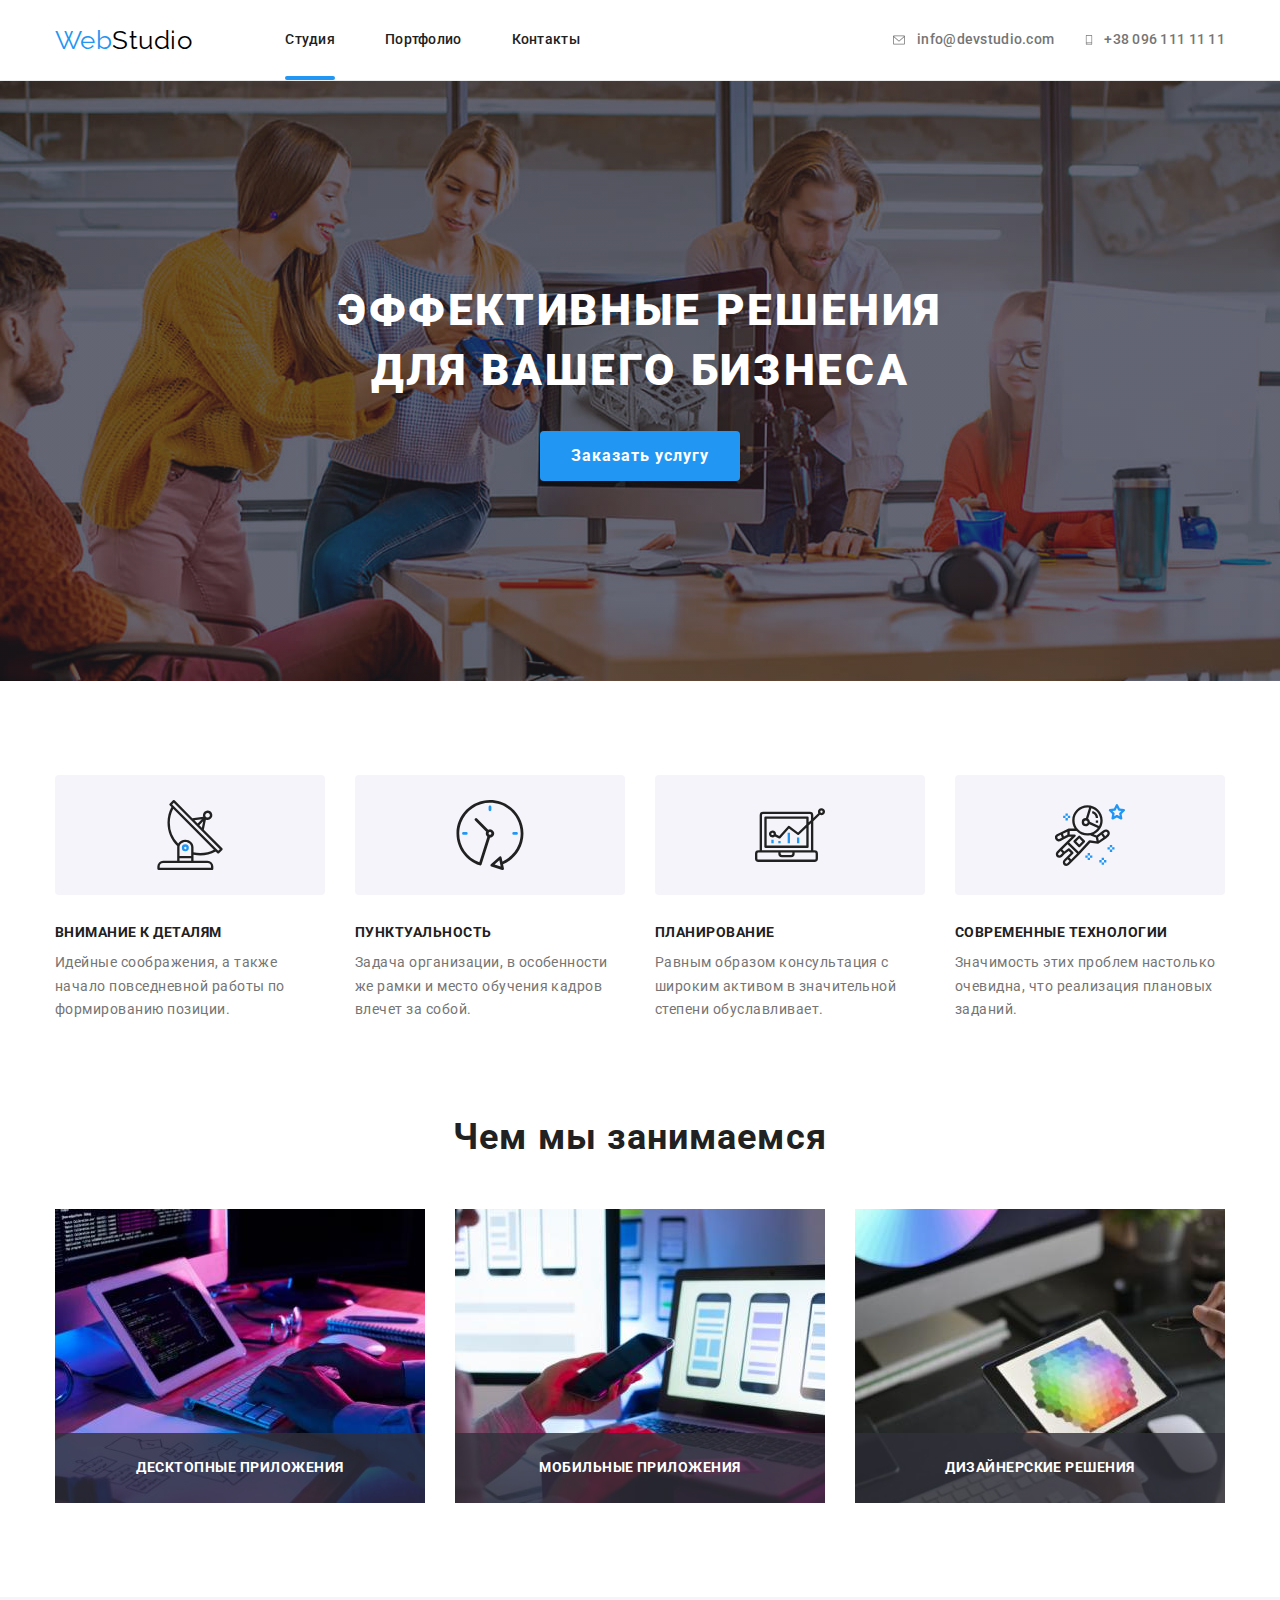
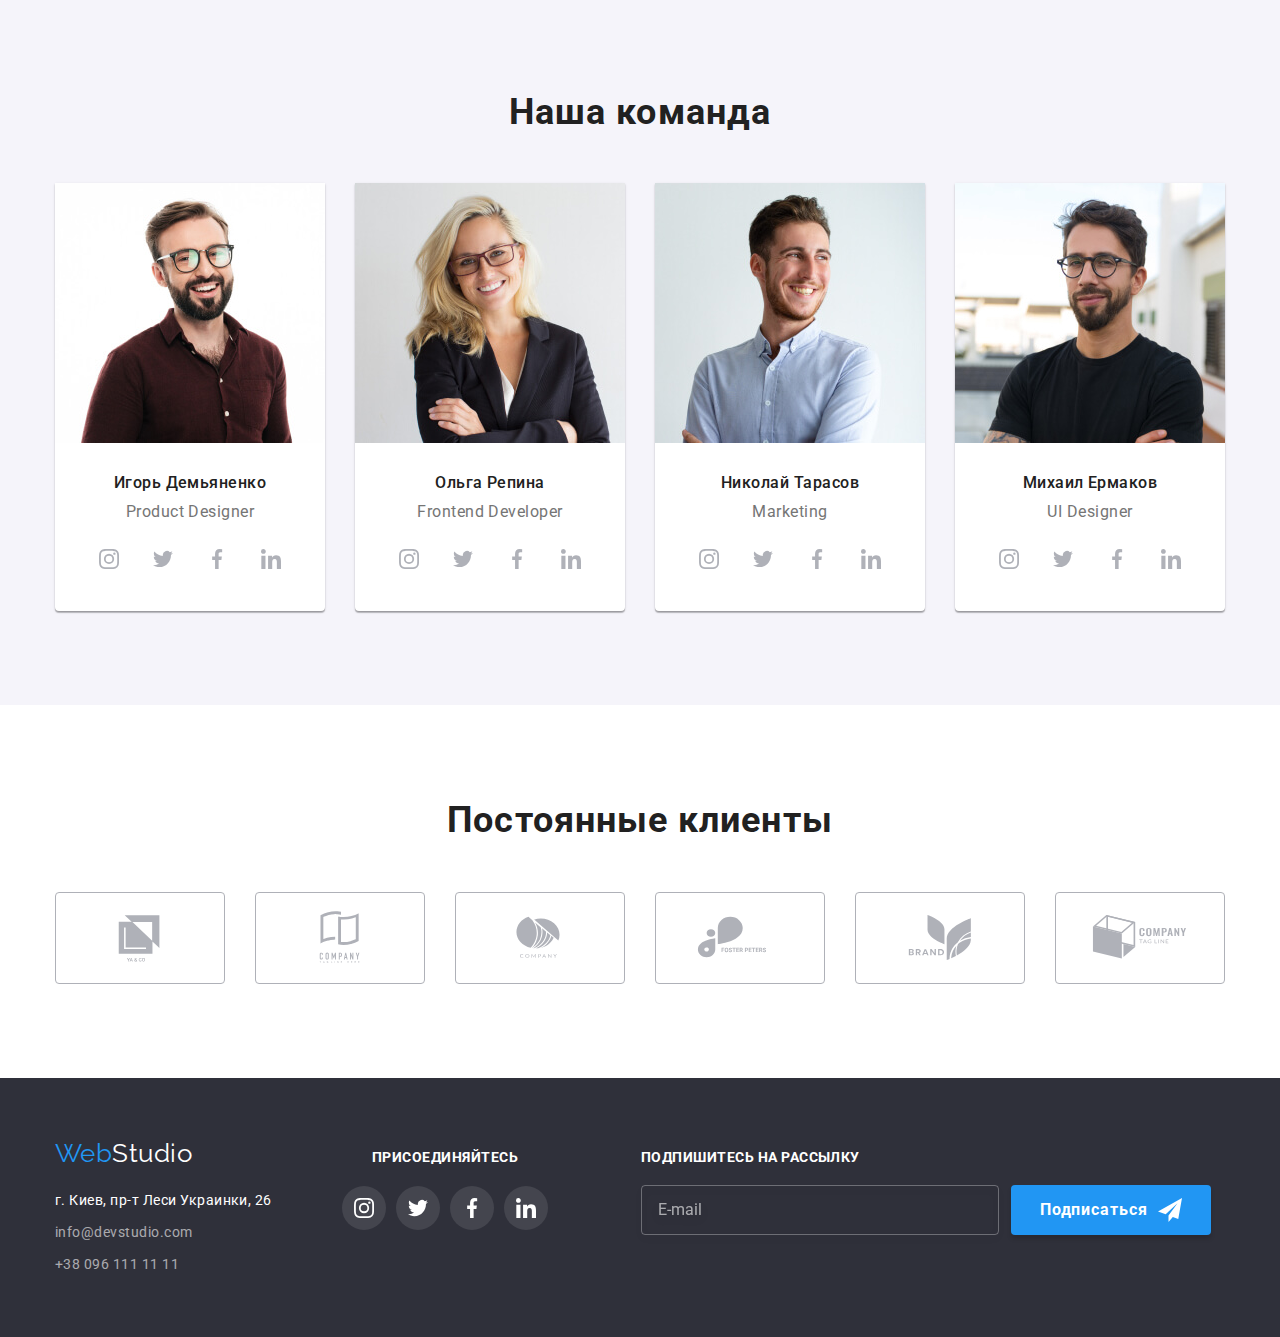
==== commit 176bd8b2: "almost done" ====
--- a/index.html
+++ b/index.html
@@ -42,31 +42,37 @@
 
 
       <div class="mob-menu is-hidden">
-        <button type="button" class="menu-close-btn"><svg width="40" height="40">
-            <use href="./images/icons.svg#icon-mob-menu-close"></use>
-          </svg></button>
-        <ul class="mob-menu__list lists">
-          <li class="mob-menu__item"><a href="./index.html"
-              class="mob-menu__link mob-menu__link-current link">Студия</a>
-          </li>
-          <li class="mob-menu__item"><a href="./portfolio.html" class="mob-menu__link link">Портфолио</a></li>
-          <li class="mob-menu__item"><a href="" class="mob-menu__link link">Контакты</a></li>
-        </ul>
-
-        <ul class="mob-connect lists">
-          <li class="mob-connect__item">
-            <a href="tel:+380961111111" class="mob-connect__tel link">+38 096 111 11 11</a>
-          </li>
-          <li class="mob-connect__item">
-            <a href="mailto:info@devstudio.com" lang="en" class="mob-connect__mail link">info@devstudio.com</a>
-          </li>
-        </ul>
-        <ul class="mob-social lists">
-          <li class="mob-social__item"><a href="/" class="mob-social__link link">Instagram</a></li>
-          <li class="mob-social__item"><a href="/" class="mob-social__link link">Twitter</a></li>
-          <li class="mob-social__item"><a href="/" class="mob-social__link link">Facebook</a></li>
-          <li class="mob-social__item"><a href="/" class="mob-social__link link">LinkedIn</a></li>
-        </ul>
+        <div class="mob-menu__container">
+          <div class="mob-menu__top">
+            <button type="button" class="menu-close-btn"><svg width="40" height="40">
+              <use href="./images/icons.svg#icon-mob-menu-close"></use>
+            </svg></button>
+          <ul class="mob-menu__list lists">
+            <li class="mob-menu__item"><a href="./index.html"
+                class="mob-menu__link mob-menu__link-current link">Студия</a>
+            </li>
+            <li class="mob-menu__item"><a href="./portfolio.html" class="mob-menu__link link">Портфолио</a></li>
+            <li class="mob-menu__item"><a href="" class="mob-menu__link link">Контакты</a></li>
+          </ul>
+          </div>
+  
+          <div class="mob-menu__bottom">
+            <ul class="mob-connect lists">
+              <li class="mob-connect__item">
+                <a href="tel:+380961111111" class="mob-connect__tel link">+38 096 111 11 11</a>
+              </li>
+              <li class="mob-connect__item">
+                <a href="mailto:info@devstudio.com" lang="en" class="mob-connect__mail link">info@devstudio.com</a>
+              </li>
+            </ul>
+            <ul class="mob-social lists">
+              <li class="mob-social__item"><a href="/" class="mob-social__link link">Instagram</a></li>
+              <li class="mob-social__item"><a href="/" class="mob-social__link link">Twitter</a></li>
+              <li class="mob-social__item"><a href="/" class="mob-social__link link">Facebook</a></li>
+              <li class="mob-social__item"><a href="/" class="mob-social__link link">LinkedIn</a></li>
+            </ul>
+          </div>
+        </div>
       </div>
     </div>
   </header>
@@ -351,7 +357,7 @@
   <!--Подвал-->
   <footer class="footer">
     <div class="container">
-      <div class="ff">
+      <div class="container-footer-items">
         <div class="container-address">
           <a lang="en" href="./index.html" class="logo link">Web<span class="logo__text--color-light">Studio</span></a>
           <address class="address">
@@ -387,16 +393,17 @@
                 </svg></a></li>
           </ul>
         </div>
-      </div>
-      <div class="container-footer-form">
-        <form class="footer-form">
-          <label for="email" class="footer-form-text">Подпишитесь на рассылку</label>
-          <input class="footer-form-input" id="email" type="email" name="footer-user-email" placeholder="E-mail"
-            required>
-          <button type="submit" class="btn">Подписаться<svg class="footer-form-icon" width="24" height="24">
-              <use href="./images/icons.svg#icon-icon-send"></use>
-            </svg></button>
-        </form>
+        <div class="container-footer-form">
+          <form class="footer-form">
+            <label for="email" class="footer-form-text">Подпишитесь на рассылку</label>
+            <input class="footer-form-input" id="email" type="email" name="footer-user-email" placeholder="E-mail"
+              required>
+            <button type="submit" class="btn">Подписаться<svg class="footer-form-icon" width="24" height="24">
+                <use href="./images/icons.svg#icon-icon-send"></use>
+              </svg></button>
+          </form>
+        </div>
+  
       </div>
     </div>
   </footer>
--- a/css/main.min.css
+++ b/css/main.min.css
@@ -1 +1 @@
-:root{--primary-text-color: #757575;--title-text-color: #212121;--accent-color: #2196f3;--white-color: #ffffff;--black-color: #000000;--bg-color: #ffffff;--modal-bg-color: #ffffff;--hero-bg-color: #2f303a;--section-second-color: #f5f4fa;--address-link-color: rgba(255, 255, 255, 0.6)}h1,h2,h3,h4,h5,h6,p{margin:0}ul{padding:0;margin:0}img{display:block;max-width:100%}body{font-family:"Roboto",sans-serif;letter-spacing:.03em;background-color:var(--bg-color);color:var(--primary-text-color)}.lists{list-style:none}.link{text-decoration:none}.visually-hidden{position:absolute;width:1px;height:1px;margin:-1px;border:0;padding:0;white-space:nowrap;clip-path:inset(100%);clip:rect(0 0 0 0);overflow:hidden;opacity:0}.container{width:100%;margin-left:auto;margin-right:auto;padding:0 15px}@media screen and (min-width: 480px){.container{max-width:480px}}@media screen and (min-width: 768px){.container{max-width:768px}}@media screen and (min-width: 1200px){.container{max-width:1200px}}.section{padding-top:60px;padding-bottom:60px}@media screen and (min-width: 1200px){.section{padding-top:94px;padding-bottom:94px}}.section--second-color{background-color:var(--section-second-color)}.logo{display:block;font-family:Raleway,sans-serif;font-size:24px;line-height:1.17;color:var(--accent-color)}@media screen and (min-width: 1200px){.logo{font-size:26px;line-height:1.19}}.logo__text--color-dark{color:var(--black-color)}.logo__text--color-light{color:var(--white-color)}.current{position:relative;color:var(--accent-color)}.current::after{content:"";position:absolute;bottom:0;left:0;width:100%;height:4px;background-color:var(--accent-color);border-radius:2px}.title{margin-bottom:30px;font-weight:700;font-size:28px;line-height:1.18;text-align:center;letter-spacing:.03em;color:var(--title-text-color)}@media screen and (min-width: 1200px){.title{margin-bottom:50px;font-size:36px}}.btn{display:flex;align-items:center;justify-content:center;height:50px;padding:0;margin:0 auto;min-width:200px;border-radius:4px;border-color:rgba(0,0,0,0);font-family:inherit;font-weight:700;font-size:16px;line-height:1.88;letter-spacing:.06em;background-color:var(--accent-color);color:var(--white-color);cursor:pointer;box-shadow:0px 4px 4px rgba(0,0,0,.15);transition:background-color 250ms cubic-bezier(0.4, 0, 0.2, 1)}.btn:hover,.btn:focus{background-color:#188ce8}.filter-btns{padding:6px 22px;border-radius:4px;border-color:rgba(0,0,0,0);font-family:Roboto,sans-serif;font-weight:500;font-size:16px;line-height:1.62;background-color:var(--section-second-color);color:var(--title-text-color);transition:background-color 250ms cubic-bezier(0.4, 0, 0.2, 1),box-shadow 250ms cubic-bezier(0.4, 0, 0.2, 1)}.filter-btns:hover,.filter-btns:focus{background-color:var(--accent-color);color:var(--white-color);box-shadow:0px 3px 1px rgba(0,0,0,.1),0px 1px 2px rgba(0,0,0,.08),0px 2px 2px rgba(0,0,0,.12);cursor:pointer}.backdrop{position:fixed;top:0;left:0;width:100%;height:100%;z-index:1;background-color:rgba(0,0,0,.2);transition:opacity 250ms cubic-bezier(0.4, 0, 0.2, 1),visibility 250ms cubic-bezier(0.4, 0, 0.2, 1)}.backdrop.is-hidden{visibility:hidden;opacity:0;pointer-events:none}.modal{position:absolute;top:50%;left:50%;transform:translate(-50%, -50%);padding:40px;background-color:var(--modal-bg-color);box-shadow:0px 1px 3px rgba(0,0,0,.12),0px 1px 1px rgba(0,0,0,.14),0px 2px 1px rgba(0,0,0,.2);border-radius:4px;transition:transform 250ms cubic-bezier(0.4, 0, 0.2, 1)}@media screen and (min-width: 480px){.modal{min-width:450px;min-height:609px}}@media screen and (min-width: 1200px){.modal{min-width:528px;min-height:581px}}.backdrop.is-hidden .modal{transform:translate(500px, 500px)}.close-button{position:absolute;top:8px;right:8px;display:flex;justify-content:center;align-items:center;width:30px;height:30px;border-radius:50%;background:#fff;border:1px solid rgba(0,0,0,.1);cursor:pointer;transition:fill 250ms cubic-bezier(0.4, 0, 0.2, 1)}.close-button:hover{fill:var(--accent-color)}.modal-title{margin-bottom:12px;font-weight:700;font-size:20px;line-height:1.5;text-align:center;color:var(--title-text-color)}@media screen and (min-width: 1200px){.modal-title{line-height:1.15}}.modal-field{margin-bottom:10px}.modal-field.comment{margin-bottom:20px}.modal-label{display:block;margin-bottom:4px;font-size:12px;line-height:1.17;letter-spacing:.01em}.input-field{position:relative}.modal-input{padding-left:42px;width:100%;height:40px;border:1px solid rgba(33,33,33,.2);border-radius:4px;background-color:rgba(0,0,0,0);outline:rgba(0,0,0,0);transition:border-color 250ms cubic-bezier(0.4, 0, 0.2, 1)}.modal-input:focus{border-color:var(--accent-color)}.input-icon{position:absolute;top:50%;left:12px;transform:translateY(-50%);transition:fill 250ms cubic-bezier(0.4, 0, 0.2, 1)}.modal-input:focus+.input-icon{fill:var(--accent-color)}.modal-textarea{padding:12px 16px;width:100%;height:120px;resize:none;border:1px solid rgba(33,33,33,.2);border-radius:4px;outline:rgba(0,0,0,0);transition:border-color 250ms cubic-bezier(0.4, 0, 0.2, 1)}.modal-textarea:focus{border-color:var(--accent-color)}.modal-textarea::placeholder{font-weight:400;font-size:12px;line-height:1.17;letter-spacing:.01em;color:rgba(117,117,117,.5)}.modal-field.checkbox{margin-bottom:30px}.check-text{display:flex;justify-content:center;align-items:center;font-size:12px;line-height:1.17}@media screen and (min-width: 480px){.check-text{min-width:384px}}@media screen and (min-width: 1200px){.check-text{font-size:14px;line-height:1.71}}.check-text a{color:var(--accent-color)}.check-text span{position:relative;margin-right:8px}.icon-check{display:block;transition:opacity 250ms cubic-bezier(0.4, 0, 0.2, 1)}.input-check:checked+.check-text .icon-check{opacity:0}.icon-checked{display:block;position:absolute;top:0;left:0;opacity:0;transition:opacity 250ms cubic-bezier(0.4, 0, 0.2, 1)}.input-check:checked+.check-text .icon-checked{opacity:1}.header{border-bottom:1px solid #ececec}@media screen and (max-width: 767px){.header{padding-top:10px;padding-bottom:10px}}.nav{display:flex;align-items:center}.site-nav{display:none}@media screen and (min-width: 768px){.site-nav{display:flex;margin-left:88px}}@media screen and (min-width: 1200px){.site-nav{margin-left:93px}}.site-nav__item+.site-nav__item{margin-left:50px}.site-nav__link{display:block;padding-top:32px;padding-bottom:32px;font-weight:500;font-size:14px;line-height:1.14;letter-spacing:.02em;color:var(--title-text-color);transition:color 250ms cubic-bezier(0.4, 0, 0.2, 1)}.site-nav__link:hover,.site-nav__link:focus{color:var(--accent-color)}.auth-nav{display:none}@media screen and (min-width: 768px){.auth-nav{display:flex;flex-direction:column;margin-left:auto}}@media screen and (min-width: 1200px){.auth-nav{flex-direction:row}}.auth-nav__link{display:flex;align-items:center;font-weight:500;font-size:12px;line-height:1.17;letter-spacing:.02em;color:var(--primary-text-color);transition:color 250ms cubic-bezier(0.4, 0, 0.2, 1)}.auth-nav__link:hover,.auth-nav__link:focus{color:var(--accent-color)}@media screen and (min-width: 1200px){.auth-nav__link{padding-top:32px;padding-bottom:32px;font-size:14px;line-height:1.14}}.auth-nav__item+.auth-nav__item{margin-top:10px}@media screen and (min-width: 1200px){.auth-nav__item+.auth-nav__item{margin-top:0;margin-left:30px}}.auth-nav__icon{fill:currentColor;margin-right:8px}@media screen and (min-width: 1200px){.auth-nav__icon{margin-right:10px}}.menu-open-btn{display:block;margin-left:auto;outline:rgba(0,0,0,0);background-color:rgba(0,0,0,0);border-color:rgba(0,0,0,0);transition:fill 250ms cubic-bezier(0.4, 0, 0.2, 1)}.menu-open-btn:hover,.menu-open-btn:focus{fill:var(--accent-color)}@media screen and (min-width: 768px){.menu-open-btn{display:none}}@media screen and (max-width: 767px){.mob-menu{position:fixed;top:0;left:0;width:100vw;height:100vh;padding:48px 40px;background-color:#fff}}@media screen and (min-width: 768px){.mob-menu{display:none}}.is-hidden{visibility:hidden;opacity:0;pointer-events:none}.menu-close-btn{position:absolute;top:10px;right:15px;outline:rgba(0,0,0,0);background-color:rgba(0,0,0,0);border-color:rgba(0,0,0,0);transition:fill 250ms cubic-bezier(0.4, 0, 0.2, 1)}.menu-close-btn:hover,.menu-close-btn:focus{fill:var(--accent-color)}.mob-menu__item+.mob-menu__item{margin-top:32px}.mob-menu__link{font-weight:500;font-size:40px;line-height:1.17;letter-spacing:.02em;color:#212121;transition:color 250ms cubic-bezier(0.4, 0, 0.2, 1)}.mob-menu__link:hover,.mob-menu__link:focus{color:#2196f3}.mob-menu__link-current{color:var(--accent-color)}.mob-connect{margin-top:302px}.mob-connect__item+.mob-connect__item{margin-top:32px}.mob-connect__tel{font-weight:500;font-size:34px;line-height:1.17;letter-spacing:.02em;color:var(--accent-color)}.mob-connect__mail{color:inherit;font-weight:500;font-size:24px;line-height:1.17;letter-spacing:.02em}.mob-social{display:flex;flex-wrap:wrap;margin-top:64px}.mob-social__item+.mob-social__item{margin-left:10px}.mob-social__item:not(:last-child):after{content:"";margin-left:10px;border-right:1px solid rgba(33,33,33,.2)}.mob-social__link{font-weight:500;font-size:18px;line-height:1.22;letter-spacing:.02em;color:#2196f3}.hero-overlay{margin-left:auto;margin-right:auto;padding-top:118px;padding-bottom:118px;max-width:480px;background-color:var(--hero-bg-color);background-image:linear-gradient(to right, rgba(47, 48, 58, 0.4), rgba(47, 48, 58, 0.4)),url("../images/mobile/hero.jpg");background-position:center;background-size:cover}@media(min-device-pixel-ratio: 2),(min-resolution: 192dpi),(min-resolution: 2dppx){.hero-overlay{background-image:linear-gradient(to right, rgba(47, 48, 58, 0.4), rgba(47, 48, 58, 0.4)),url("../images/mobile/hero2x.jpg")}}@media screen and (min-width: 768px){.hero-overlay{max-width:768px;background-image:linear-gradient(to right, rgba(47, 48, 58, 0.4), rgba(47, 48, 58, 0.4)),url("../images/tablet/hero-tablet.jpg")}}@media screen and (min-width: 768px)and (min-device-pixel-ratio: 2),screen and (min-width: 768px)and (min-resolution: 192dpi),screen and (min-width: 768px)and (min-resolution: 2dppx){.hero-overlay{background-image:linear-gradient(to right, rgba(47, 48, 58, 0.4), rgba(47, 48, 58, 0.4)),url("../images/tablet/hero-tablet2x.jpg")}}@media screen and (min-width: 1200px){.hero-overlay{padding-top:200px;padding-bottom:200px;max-width:1600px;background-image:linear-gradient(to right, rgba(47, 48, 58, 0.4), rgba(47, 48, 58, 0.4)),url("../images/desktop/hero-desktop.jpg")}}@media screen and (min-width: 1200px)and (min-device-pixel-ratio: 2),screen and (min-width: 1200px)and (min-resolution: 192dpi),screen and (min-width: 1200px)and (min-resolution: 2dppx){.hero-overlay{background-image:linear-gradient(to right, rgba(47, 48, 58, 0.4), rgba(47, 48, 58, 0.4)),url("../images/desktop/hero-desktop2x.jpg")}}.hero-title{margin-bottom:30px;font-weight:900;font-size:26px;line-height:1.62;text-align:center;letter-spacing:.06em;text-transform:uppercase;text-align:center;color:var(--white-color)}@media screen and (min-width: 768px){.hero-title{max-width:360px;margin-left:auto;margin-right:auto}}@media screen and (min-width: 1200px){.hero-title{max-width:696px;font-size:44px;line-height:1.36}}@media screen and (min-width: 1200px){.section.features{padding-bottom:0}}.features-list{display:flex;flex-wrap:wrap;gap:30px}.features-list__item{width:100%}@media screen and (min-width: 768px){.features-list__item{width:calc((100% - 30px)/2)}}@media screen and (min-width: 1200px){.features-list__item{width:calc((100% - 90px)/4)}}.features-list__icon{display:flex;justify-content:center;align-items:center;margin-bottom:30px;height:120px;background-color:var(--section-second-color);border-radius:4px}@media screen and (min-width: 480px){.features-list__icon{max-width:450px}}.features-list__title{margin-bottom:10px;font-weight:700;font-size:14px;line-height:1.14;text-align:center;text-transform:uppercase;color:var(--title-text-color)}@media screen and (min-width: 768px){.features-list__title{text-align:left}}.features-list__text{font-size:14px;line-height:1.71}@media screen and (max-width: 1199px){.section.about{display:none}}.about-list{display:flex;justify-content:space-between}.about-list__item{position:relative}.about-list__overlay{position:absolute;bottom:0;width:100%;height:70px;display:flex;justify-content:center;align-items:center;font-weight:700;font-size:14px;line-height:1.14;text-transform:uppercase;color:var(--white-color);background-color:rgba(47,48,58,.8)}.team-list{display:flex;flex-wrap:wrap;justify-content:center;align-content:center;gap:30px}.team-list__item{width:100%;background-color:var(--bg-color);box-shadow:0px 1px 3px rgba(0,0,0,.12),0px 1px 1px rgba(0,0,0,.14),0px 2px 1px rgba(0,0,0,.2);border-radius:0px 0px 4px 4px}@media screen and (min-width: 768px){.team-list__item{width:calc((100% - 30px)/2)}}@media screen and (min-width: 1200px){.team-list__item{width:calc((100% - 90px)/4)}}.team-list__card{padding-top:30px;padding-bottom:24px}@media screen and (min-width: 1200px){.team-list__card{padding-bottom:30px}}.team-list__title{padding-bottom:10px;font-weight:500;font-size:16px;line-height:1.19;text-align:center;color:var(--title-text-color)}.team-list__text{font-size:16px;line-height:1.19;text-align:center}.social-list{display:flex;margin-top:16px;justify-content:center}.social-list__item{width:44px;height:44px}.social-list__item+.social-list__item{margin-left:10px}.social-list__link{width:100%;height:100%;background-color:var(--white-color);display:flex;align-items:center;justify-content:center;border-radius:50%;transition:background-color 250ms cubic-bezier(0.4, 0, 0.2, 1)}.social-list__link:hover,.social-list__link:focus{background-color:var(--accent-color)}.social-list__icon{fill:#afb1b8;transition:fill 250ms cubic-bezier(0.4, 0, 0.2, 1)}.social-list__link:hover .social-list__icon,.social-list__link:focus .social-list__icon{fill:var(--white-color)}.clients{display:flex;flex-wrap:wrap;justify-content:center;align-content:center;gap:30px}.clients__item{width:calc((100% - 30px)/2);height:92px}@media screen and (min-width: 768px){.clients__item{width:calc((100% - 60px)/3)}}@media screen and (min-width: 1200px){.clients__item{width:calc((100% - 150px)/6)}}.clients__link{width:100%;height:100%;display:flex;justify-content:center;align-items:center;border:1px solid #afb1b8;border-radius:4px;transition:border 250ms cubic-bezier(0.4, 0, 0.2, 1)}.clients__link:hover,.clients__link:focus{border:1px solid var(--accent-color)}.clients__icon{fill:#afb1b8;transition:fill 250ms cubic-bezier(0.4, 0, 0.2, 1)}.clients__link:hover .clients__icon,.clients__link:focus .clients__icon{fill:var(--accent-color)}.footer{padding-top:60px;padding-bottom:60px;background-color:var(--hero-bg-color)}.ff{display:flex;justify-content:center;align-items:baseline}.container-address{text-align:center}.address{margin-top:20px}.address__text{font-size:14px;font-style:normal;line-height:1.71;color:#fff}.address__list,.address__list__item+.address__list__item{margin-top:8px}.address__list__link{font-style:normal;font-size:14px;line-height:1.71;color:var(--address-link-color)}.container-social{margin-top:60px}@media screen and (min-width: 768px){.container-social{margin-top:0;margin-left:165px}}.footer-social-text{margin-bottom:20px;font-weight:700;font-size:14px;line-height:1.14;text-align:center;text-transform:uppercase;color:#fff}.footer-social-list{display:flex;justify-content:center}.footer-social-item{width:44px;height:44px}.footer-social-item+.footer-social-item{margin-left:10px}.footer-social-link{width:100%;height:100%;display:flex;justify-content:center;align-items:center;background-color:rgba(255,255,255,.1);border-radius:50%;transition:background-color 250ms cubic-bezier(0.4, 0, 0.2, 1)}.footer-social-link:hover,.footer-social-link:focus{background-color:var(--accent-color)}.footer-social-icon{fill:var(--white-color)}.container-footer-form{margin-top:60px}.footer-form-text{display:block;margin-bottom:20px;font-weight:700;font-size:14px;line-height:16px;text-transform:uppercase;text-align:center;color:#fff}.footer-form-input{width:100%;height:50px;margin-bottom:20px;padding-left:16px;color:rgba(255,255,255,.6);background-color:rgba(0,0,0,0);border:1px solid rgba(255,255,255,.3);filter:drop-shadow(0px 4px 4px rgba(0, 0, 0, 0.15));border-radius:4px}.footer-form-input::placeholder{font-size:16px;line-height:1.25;color:rgba(255,255,255,.6)}@media screen and (min-width: 768px){.footer-form-input{display:block;width:450px;margin-left:auto;margin-right:auto}}.filter{display:flex;flex-wrap:wrap;margin-bottom:40px}@media screen and (min-width: 768px){.filter{justify-content:center;margin-bottom:30px}}@media screen and (min-width: 1200px){.filter{flex-wrap:nowrap;justify-content:center;margin-bottom:50px}}.filter_item{margin-right:8px}@media screen and (max-width: 767px){.filter_item{margin-bottom:15px}}.filter_item:last-child{margin-right:0}.cards{display:flex;flex-wrap:wrap}@media screen and (min-width: 768px){.cards{margin-left:-30px;margin-bottom:-30px}}.card-box{padding:20px 24px;border:1px solid #eee;border-top:none}@media screen and (min-width: 768px)and (max-width: 1199px){.card-box-first{padding:20px 24px 56px}}.card-box__tittle{margin-bottom:4px;font-weight:700;font-size:18px;line-height:2;letter-spacing:.06em;color:var(--title-text-color)}.card-box__text{font-size:16px;line-height:1.88}.cards__item{max-width:450;transition:box-shadow 250ms cubic-bezier(0.4, 0, 0.2, 1)}.cards__item:hover{box-shadow:0px 1px 1px rgba(0,0,0,.12),0px 4px 4px rgba(0,0,0,.06),1px 4px 6px rgba(0,0,0,.16);cursor:pointer}@media screen and (min-width: 768px){.cards__item{max-width:354px;margin-left:30px;margin-top:30px}}@media screen and (min-width: 1200px){.cards__item{max-width:370px}}@media screen and (max-width: 767px){.cards__item+.cards__item{margin-top:30px}}.cards__image{position:relative;overflow:hidden}.cards__overlay{position:absolute;top:0;left:0;width:100%;height:100%;padding:77px 24px;font-size:18px;line-height:1.56;color:var(--white-color);background-color:rgba(33,150,243,.9);transform:translateY(100%);transition:transform 250ms cubic-bezier(0.4, 0, 0.2, 1)}@media screen and (min-width: 768px){.cards__overlay{padding:49px 24px 77px}}@media screen and (min-width: 1200px){.cards__overlay{padding:63px 24px}}.cards__item:hover .cards__overlay{transform:translateY(0)}/*# sourceMappingURL=main.min.css.map */+:root{--primary-text-color: #757575;--title-text-color: #212121;--accent-color: #2196f3;--white-color: #ffffff;--black-color: #000000;--bg-color: #ffffff;--modal-bg-color: #ffffff;--hero-bg-color: #2f303a;--section-second-color: #f5f4fa;--address-link-color: rgba(255, 255, 255, 0.6)}h1,h2,h3,h4,h5,h6,p{margin:0}ul{padding:0;margin:0}img{display:block;max-width:100%}body{font-family:"Roboto",sans-serif;letter-spacing:.03em;background-color:var(--bg-color);color:var(--primary-text-color)}.lists{list-style:none}.link{text-decoration:none}.visually-hidden{position:absolute;width:1px;height:1px;margin:-1px;border:0;padding:0;white-space:nowrap;clip-path:inset(100%);clip:rect(0 0 0 0);overflow:hidden;opacity:0}.container{width:100%;margin-left:auto;margin-right:auto;padding:0 15px}@media screen and (min-width: 480px){.container{max-width:480px}}@media screen and (min-width: 768px){.container{max-width:768px}}@media screen and (min-width: 1200px){.container{max-width:1200px}}.section{padding-top:60px;padding-bottom:60px}@media screen and (min-width: 1200px){.section{padding-top:94px;padding-bottom:94px}}.section--second-color{background-color:var(--section-second-color)}.logo{display:block;font-family:Raleway,sans-serif;font-size:24px;line-height:1.17;color:var(--accent-color)}@media screen and (min-width: 1200px){.logo{font-size:26px;line-height:1.19}}.logo__text--color-dark{color:var(--black-color)}.logo__text--color-light{color:var(--white-color)}.current{position:relative;color:var(--accent-color)}.current::after{content:"";position:absolute;bottom:0;left:0;width:100%;height:4px;background-color:var(--accent-color);border-radius:2px}.title{margin-bottom:30px;font-weight:700;font-size:28px;line-height:1.18;text-align:center;letter-spacing:.03em;color:var(--title-text-color)}@media screen and (min-width: 1200px){.title{margin-bottom:50px;font-size:36px}}.btn{display:flex;align-items:center;justify-content:center;height:50px;padding:0;margin:0 auto;min-width:200px;border-radius:4px;border-color:rgba(0,0,0,0);font-family:inherit;font-weight:700;font-size:16px;line-height:1.88;letter-spacing:.06em;background-color:var(--accent-color);color:var(--white-color);cursor:pointer;box-shadow:0px 4px 4px rgba(0,0,0,.15);transition:background-color 250ms cubic-bezier(0.4, 0, 0.2, 1)}.btn:hover,.btn:focus{background-color:#188ce8}.filter-btns{padding:6px 22px;border-radius:4px;border-color:rgba(0,0,0,0);font-family:Roboto,sans-serif;font-weight:500;font-size:16px;line-height:1.62;background-color:var(--section-second-color);color:var(--title-text-color);transition:background-color 250ms cubic-bezier(0.4, 0, 0.2, 1),box-shadow 250ms cubic-bezier(0.4, 0, 0.2, 1)}.filter-btns:hover,.filter-btns:focus{background-color:var(--accent-color);color:var(--white-color);box-shadow:0px 3px 1px rgba(0,0,0,.1),0px 1px 2px rgba(0,0,0,.08),0px 2px 2px rgba(0,0,0,.12);cursor:pointer}.backdrop{position:fixed;top:0;left:0;width:100%;height:100%;z-index:1;background-color:rgba(0,0,0,.2);transition:opacity 250ms cubic-bezier(0.4, 0, 0.2, 1),visibility 250ms cubic-bezier(0.4, 0, 0.2, 1)}.backdrop.is-hidden{visibility:hidden;opacity:0;pointer-events:none}.modal{position:absolute;top:50%;left:50%;transform:translate(-50%, -50%);padding:40px;background-color:var(--modal-bg-color);box-shadow:0px 1px 3px rgba(0,0,0,.12),0px 1px 1px rgba(0,0,0,.14),0px 2px 1px rgba(0,0,0,.2);border-radius:4px;transition:transform 250ms cubic-bezier(0.4, 0, 0.2, 1)}@media screen and (min-width: 480px){.modal{min-width:450px;min-height:609px}}@media screen and (min-width: 1200px){.modal{min-width:528px;min-height:581px}}.backdrop.is-hidden .modal{transform:translate(500px, 500px)}.close-button{position:absolute;top:8px;right:8px;display:flex;justify-content:center;align-items:center;width:30px;height:30px;border-radius:50%;background:#fff;border:1px solid rgba(0,0,0,.1);cursor:pointer;transition:fill 250ms cubic-bezier(0.4, 0, 0.2, 1)}.close-button:hover{fill:var(--accent-color)}.modal-title{margin-bottom:12px;font-weight:700;font-size:20px;line-height:1.5;text-align:center;color:var(--title-text-color)}@media screen and (min-width: 1200px){.modal-title{line-height:1.15}}.modal-field{margin-bottom:10px}.modal-field.comment{margin-bottom:20px}.modal-label{display:block;margin-bottom:4px;font-size:12px;line-height:1.17;letter-spacing:.01em}.input-field{position:relative}.modal-input{padding-left:42px;width:100%;height:40px;border:1px solid rgba(33,33,33,.2);border-radius:4px;background-color:rgba(0,0,0,0);outline:rgba(0,0,0,0);transition:border-color 250ms cubic-bezier(0.4, 0, 0.2, 1)}.modal-input:focus{border-color:var(--accent-color)}.input-icon{position:absolute;top:50%;left:12px;transform:translateY(-50%);transition:fill 250ms cubic-bezier(0.4, 0, 0.2, 1)}.modal-input:focus+.input-icon{fill:var(--accent-color)}.modal-textarea{padding:12px 16px;width:100%;height:120px;resize:none;border:1px solid rgba(33,33,33,.2);border-radius:4px;outline:rgba(0,0,0,0);transition:border-color 250ms cubic-bezier(0.4, 0, 0.2, 1)}.modal-textarea:focus{border-color:var(--accent-color)}.modal-textarea::placeholder{font-weight:400;font-size:12px;line-height:1.17;letter-spacing:.01em;color:rgba(117,117,117,.5)}.modal-field.checkbox{margin-bottom:30px}.check-text{display:flex;justify-content:center;align-items:center;font-size:12px;line-height:1.17}@media screen and (min-width: 480px){.check-text{min-width:384px}}@media screen and (min-width: 1200px){.check-text{font-size:14px;line-height:1.71}}.check-text a{color:var(--accent-color)}.check-text span{position:relative;margin-right:8px}.icon-check{display:block;transition:opacity 250ms cubic-bezier(0.4, 0, 0.2, 1)}.input-check:checked+.check-text .icon-check{opacity:0}.icon-checked{display:block;position:absolute;top:0;left:0;opacity:0;transition:opacity 250ms cubic-bezier(0.4, 0, 0.2, 1)}.input-check:checked+.check-text .icon-checked{opacity:1}.header{border-bottom:1px solid #ececec}@media screen and (max-width: 767px){.header{padding-top:10px;padding-bottom:10px}}.nav{display:flex;align-items:center}.site-nav{display:none}@media screen and (min-width: 768px){.site-nav{display:flex;margin-left:88px}}@media screen and (min-width: 1200px){.site-nav{margin-left:93px}}.site-nav__item+.site-nav__item{margin-left:50px}.site-nav__link{display:block;padding-top:32px;padding-bottom:32px;font-weight:500;font-size:14px;line-height:1.14;letter-spacing:.02em;color:var(--title-text-color);transition:color 250ms cubic-bezier(0.4, 0, 0.2, 1)}.site-nav__link:hover,.site-nav__link:focus{color:var(--accent-color)}.auth-nav{display:none}@media screen and (min-width: 768px){.auth-nav{display:flex;flex-direction:column;margin-left:auto}}@media screen and (min-width: 1200px){.auth-nav{flex-direction:row}}.auth-nav__link{display:flex;align-items:center;font-weight:500;font-size:12px;line-height:1.17;letter-spacing:.02em;color:var(--primary-text-color);transition:color 250ms cubic-bezier(0.4, 0, 0.2, 1)}.auth-nav__link:hover,.auth-nav__link:focus{color:var(--accent-color)}@media screen and (min-width: 1200px){.auth-nav__link{padding-top:32px;padding-bottom:32px;font-size:14px;line-height:1.14}}.auth-nav__item+.auth-nav__item{margin-top:10px}@media screen and (min-width: 1200px){.auth-nav__item+.auth-nav__item{margin-top:0;margin-left:30px}}.auth-nav__icon{fill:currentColor;margin-right:8px}@media screen and (min-width: 1200px){.auth-nav__icon{margin-right:10px}}.menu-open-btn{display:block;margin-left:auto;outline:rgba(0,0,0,0);background-color:rgba(0,0,0,0);border-color:rgba(0,0,0,0);transition:fill 250ms cubic-bezier(0.4, 0, 0.2, 1)}.menu-open-btn:hover,.menu-open-btn:focus{fill:var(--accent-color)}@media screen and (min-width: 768px){.menu-open-btn{display:none}}.mob-menu{z-index:555}@media screen and (max-width: 767px){.mob-menu{position:fixed;top:0;left:0;width:100vw;height:100vh;padding:48px 40px;background-color:#fff}}@media screen and (min-width: 768px){.mob-menu{display:none}}.mob-menu__container{display:flex;flex-direction:column;height:100%;justify-content:space-between}.is-hidden{visibility:hidden;opacity:0;pointer-events:none}.menu-close-btn{position:absolute;top:10px;right:15px;outline:rgba(0,0,0,0);background-color:rgba(0,0,0,0);border-color:rgba(0,0,0,0);transition:fill 250ms cubic-bezier(0.4, 0, 0.2, 1)}.menu-close-btn:hover,.menu-close-btn:focus{fill:var(--accent-color)}.mob-menu__item+.mob-menu__item{margin-top:32px}.mob-menu__link{font-weight:500;font-size:40px;line-height:1.17;letter-spacing:.02em;color:#212121;transition:color 250ms cubic-bezier(0.4, 0, 0.2, 1)}.mob-menu__link:hover,.mob-menu__link:focus{color:#2196f3}.mob-menu__link-current{color:var(--accent-color)}.mob-connect__item+.mob-connect__item{margin-top:32px}.mob-connect__tel{font-weight:500;font-size:34px;line-height:1.17;letter-spacing:.02em;color:var(--accent-color)}.mob-connect__mail{color:inherit;font-weight:500;font-size:24px;line-height:1.17;letter-spacing:.02em}.mob-social{display:flex;flex-wrap:wrap;margin-top:64px}.mob-social__item+.mob-social__item{margin-left:10px}.mob-social__item:not(:last-child):after{content:"";margin-left:10px;border-right:1px solid rgba(33,33,33,.2)}.mob-social__link{font-weight:500;font-size:18px;line-height:1.22;letter-spacing:.02em;color:#2196f3}.hero-overlay{margin-left:auto;margin-right:auto;padding-top:118px;padding-bottom:118px;max-width:480px;background-color:var(--hero-bg-color);background-image:linear-gradient(to right, rgba(47, 48, 58, 0.4), rgba(47, 48, 58, 0.4)),url("../images/mobile/hero.jpg");background-position:center;background-size:cover}@media(min-device-pixel-ratio: 2),(min-resolution: 192dpi),(min-resolution: 2dppx){.hero-overlay{background-image:linear-gradient(to right, rgba(47, 48, 58, 0.4), rgba(47, 48, 58, 0.4)),url("../images/mobile/hero2x.jpg")}}@media screen and (min-width: 768px){.hero-overlay{max-width:768px;background-image:linear-gradient(to right, rgba(47, 48, 58, 0.4), rgba(47, 48, 58, 0.4)),url("../images/tablet/hero-tablet.jpg")}}@media screen and (min-width: 768px)and (min-device-pixel-ratio: 2),screen and (min-width: 768px)and (min-resolution: 192dpi),screen and (min-width: 768px)and (min-resolution: 2dppx){.hero-overlay{background-image:linear-gradient(to right, rgba(47, 48, 58, 0.4), rgba(47, 48, 58, 0.4)),url("../images/tablet/hero-tablet2x.jpg")}}@media screen and (min-width: 1200px){.hero-overlay{padding-top:200px;padding-bottom:200px;max-width:1600px;background-image:linear-gradient(to right, rgba(47, 48, 58, 0.4), rgba(47, 48, 58, 0.4)),url("../images/desktop/hero-desktop.jpg")}}@media screen and (min-width: 1200px)and (min-device-pixel-ratio: 2),screen and (min-width: 1200px)and (min-resolution: 192dpi),screen and (min-width: 1200px)and (min-resolution: 2dppx){.hero-overlay{background-image:linear-gradient(to right, rgba(47, 48, 58, 0.4), rgba(47, 48, 58, 0.4)),url("../images/desktop/hero-desktop2x.jpg")}}.hero-title{margin-bottom:30px;font-weight:900;font-size:26px;line-height:1.62;text-align:center;letter-spacing:.06em;text-transform:uppercase;text-align:center;color:var(--white-color)}@media screen and (min-width: 768px){.hero-title{max-width:360px;margin-left:auto;margin-right:auto}}@media screen and (min-width: 1200px){.hero-title{max-width:696px;font-size:44px;line-height:1.36}}@media screen and (min-width: 1200px){.section.features{padding-bottom:0}}.features-list{display:flex;flex-wrap:wrap;gap:30px}.features-list__item{width:100%}@media screen and (min-width: 768px){.features-list__item{width:calc((100% - 30px)/2)}}@media screen and (min-width: 1200px){.features-list__item{width:calc((100% - 90px)/4)}}.features-list__icon{display:flex;justify-content:center;align-items:center;margin-bottom:30px;height:120px;background-color:var(--section-second-color);border-radius:4px}@media screen and (min-width: 480px){.features-list__icon{max-width:450px}}.features-list__title{margin-bottom:10px;font-weight:700;font-size:14px;line-height:1.14;text-align:center;text-transform:uppercase;color:var(--title-text-color)}@media screen and (min-width: 768px){.features-list__title{text-align:left}}.features-list__text{font-size:14px;line-height:1.71}@media screen and (max-width: 1199px){.section.about{display:none}}.about-list{display:flex;justify-content:space-between}.about-list__item{position:relative}.about-list__overlay{position:absolute;bottom:0;width:100%;height:70px;display:flex;justify-content:center;align-items:center;font-weight:700;font-size:14px;line-height:1.14;text-transform:uppercase;color:var(--white-color);background-color:rgba(47,48,58,.8)}.team-list{display:flex;flex-wrap:wrap;justify-content:center;align-content:center;gap:30px}.team-list__item{width:100%;background-color:var(--bg-color);box-shadow:0px 1px 3px rgba(0,0,0,.12),0px 1px 1px rgba(0,0,0,.14),0px 2px 1px rgba(0,0,0,.2);border-radius:0px 0px 4px 4px}@media screen and (min-width: 768px){.team-list__item{width:calc((100% - 30px)/2)}}@media screen and (min-width: 1200px){.team-list__item{width:calc((100% - 90px)/4)}}.team-list__card{padding-top:30px;padding-bottom:24px}@media screen and (min-width: 1200px){.team-list__card{padding-bottom:30px}}.team-list__title{padding-bottom:10px;font-weight:500;font-size:16px;line-height:1.19;text-align:center;color:var(--title-text-color)}.team-list__text{font-size:16px;line-height:1.19;text-align:center}.social-list{display:flex;margin-top:16px;justify-content:center}.social-list__item{width:44px;height:44px}.social-list__item+.social-list__item{margin-left:10px}.social-list__link{width:100%;height:100%;background-color:var(--white-color);display:flex;align-items:center;justify-content:center;border-radius:50%;transition:background-color 250ms cubic-bezier(0.4, 0, 0.2, 1)}.social-list__link:hover,.social-list__link:focus{background-color:var(--accent-color)}.social-list__icon{fill:#afb1b8;transition:fill 250ms cubic-bezier(0.4, 0, 0.2, 1)}.social-list__link:hover .social-list__icon,.social-list__link:focus .social-list__icon{fill:var(--white-color)}.clients{display:flex;flex-wrap:wrap;justify-content:center;align-content:center;gap:30px}.clients__item{width:calc((100% - 30px)/2);height:92px}@media screen and (min-width: 768px){.clients__item{width:calc((100% - 60px)/3)}}@media screen and (min-width: 1200px){.clients__item{width:calc((100% - 150px)/6)}}.clients__link{width:100%;height:100%;display:flex;justify-content:center;align-items:center;border:1px solid #afb1b8;border-radius:4px;transition:border 250ms cubic-bezier(0.4, 0, 0.2, 1)}.clients__link:hover,.clients__link:focus{border:1px solid var(--accent-color)}.clients__icon{fill:#afb1b8;transition:fill 250ms cubic-bezier(0.4, 0, 0.2, 1)}.clients__link:hover .clients__icon,.clients__link:focus .clients__icon{fill:var(--accent-color)}.footer{padding-top:60px;padding-bottom:60px;background-color:var(--hero-bg-color)}@media screen and (min-width: 768px){.container-footer-items{display:flex;flex-wrap:wrap;justify-content:center;align-items:baseline}}@media screen and (min-width: 1200px){.container-footer-items{flex-wrap:nowrap}}.container-address{text-align:center}@media screen and (min-width: 1200px){.container-address{text-align:left}}.address{margin-top:20px}.address__text{font-size:14px;font-style:normal;line-height:1.71;color:#fff}.address__list,.address__list__item+.address__list__item{margin-top:8px}.address__list__link{font-style:normal;font-size:14px;line-height:1.71;color:var(--address-link-color)}.container-social{margin-top:60px}@media screen and (min-width: 768px){.container-social{margin-top:0;margin-left:165px}}@media screen and (min-width: 1200px){.container-social{margin-left:70px}}.footer-social-text{margin-bottom:20px;font-weight:700;font-size:14px;line-height:1.14;text-align:center;text-transform:uppercase;color:#fff}.footer-social-list{display:flex;justify-content:center}.footer-social-item{width:44px;height:44px}.footer-social-item+.footer-social-item{margin-left:10px}.footer-social-link{width:100%;height:100%;display:flex;justify-content:center;align-items:center;background-color:rgba(255,255,255,.1);border-radius:50%;transition:background-color 250ms cubic-bezier(0.4, 0, 0.2, 1)}.footer-social-link:hover,.footer-social-link:focus{background-color:var(--accent-color)}.footer-social-icon{fill:var(--white-color)}.container-footer-form{margin-top:60px}@media screen and (min-width: 768px){.container-footer-form{display:block;width:450px;margin-left:auto;margin-right:auto}}@media screen and (min-width: 1200px){.container-footer-form{margin-top:0;margin-left:93px;width:570px}}@media screen and (min-width: 1200px){.footer-form{display:flex;flex-wrap:wrap}}.footer-form-text{display:block;margin-bottom:20px;font-weight:700;font-size:14px;line-height:16px;text-transform:uppercase;text-align:center;color:#fff}@media screen and (min-width: 1200px){.footer-form-text{text-align:left}}.footer-form-input{width:100%;height:50px;margin-bottom:20px;padding-left:16px;color:rgba(255,255,255,.6);background-color:rgba(0,0,0,0);border:1px solid rgba(255,255,255,.3);filter:drop-shadow(0px 4px 4px rgba(0, 0, 0, 0.15));border-radius:4px}.footer-form-input::placeholder{font-size:16px;line-height:1.25;color:rgba(255,255,255,.6)}@media screen and (min-width: 1200px){.footer-form-input{margin-bottom:0;margin-right:12px;width:358px}}@media screen and (min-width: 1200px){.footer-form-icon{margin-left:10px}}.filter{display:flex;flex-wrap:wrap;margin-bottom:40px}@media screen and (min-width: 768px){.filter{justify-content:center;margin-bottom:30px}}@media screen and (min-width: 1200px){.filter{flex-wrap:nowrap;justify-content:center;margin-bottom:50px}}.filter_item{margin-right:8px}@media screen and (max-width: 767px){.filter_item{margin-bottom:15px}}.filter_item:last-child{margin-right:0}.cards{display:flex;flex-wrap:wrap}@media screen and (min-width: 768px){.cards{margin-left:-30px;margin-bottom:-30px}}.card-box{padding:20px 24px;border:1px solid #eee;border-top:none}@media screen and (min-width: 768px)and (max-width: 1199px){.card-box-first{padding:20px 24px 56px}}.card-box__tittle{margin-bottom:4px;font-weight:700;font-size:18px;line-height:2;letter-spacing:.06em;color:var(--title-text-color)}.card-box__text{font-size:16px;line-height:1.88}.cards__item{max-width:450;transition:box-shadow 250ms cubic-bezier(0.4, 0, 0.2, 1)}.cards__item:hover{box-shadow:0px 1px 1px rgba(0,0,0,.12),0px 4px 4px rgba(0,0,0,.06),1px 4px 6px rgba(0,0,0,.16);cursor:pointer}@media screen and (min-width: 768px){.cards__item{max-width:354px;margin-left:30px;margin-top:30px}}@media screen and (min-width: 1200px){.cards__item{max-width:370px}}@media screen and (max-width: 767px){.cards__item+.cards__item{margin-top:30px}}.cards__image{position:relative;overflow:hidden}.cards__overlay{position:absolute;top:0;left:0;width:100%;height:100%;padding:77px 24px;font-size:18px;line-height:1.56;color:var(--white-color);background-color:rgba(33,150,243,.9);transform:translateY(100%);transition:transform 250ms cubic-bezier(0.4, 0, 0.2, 1)}@media screen and (min-width: 768px){.cards__overlay{padding:49px 24px 77px}}@media screen and (min-width: 1200px){.cards__overlay{padding:63px 24px}}.cards__item:hover .cards__overlay{transform:translateY(0)}/*# sourceMappingURL=main.min.css.map */